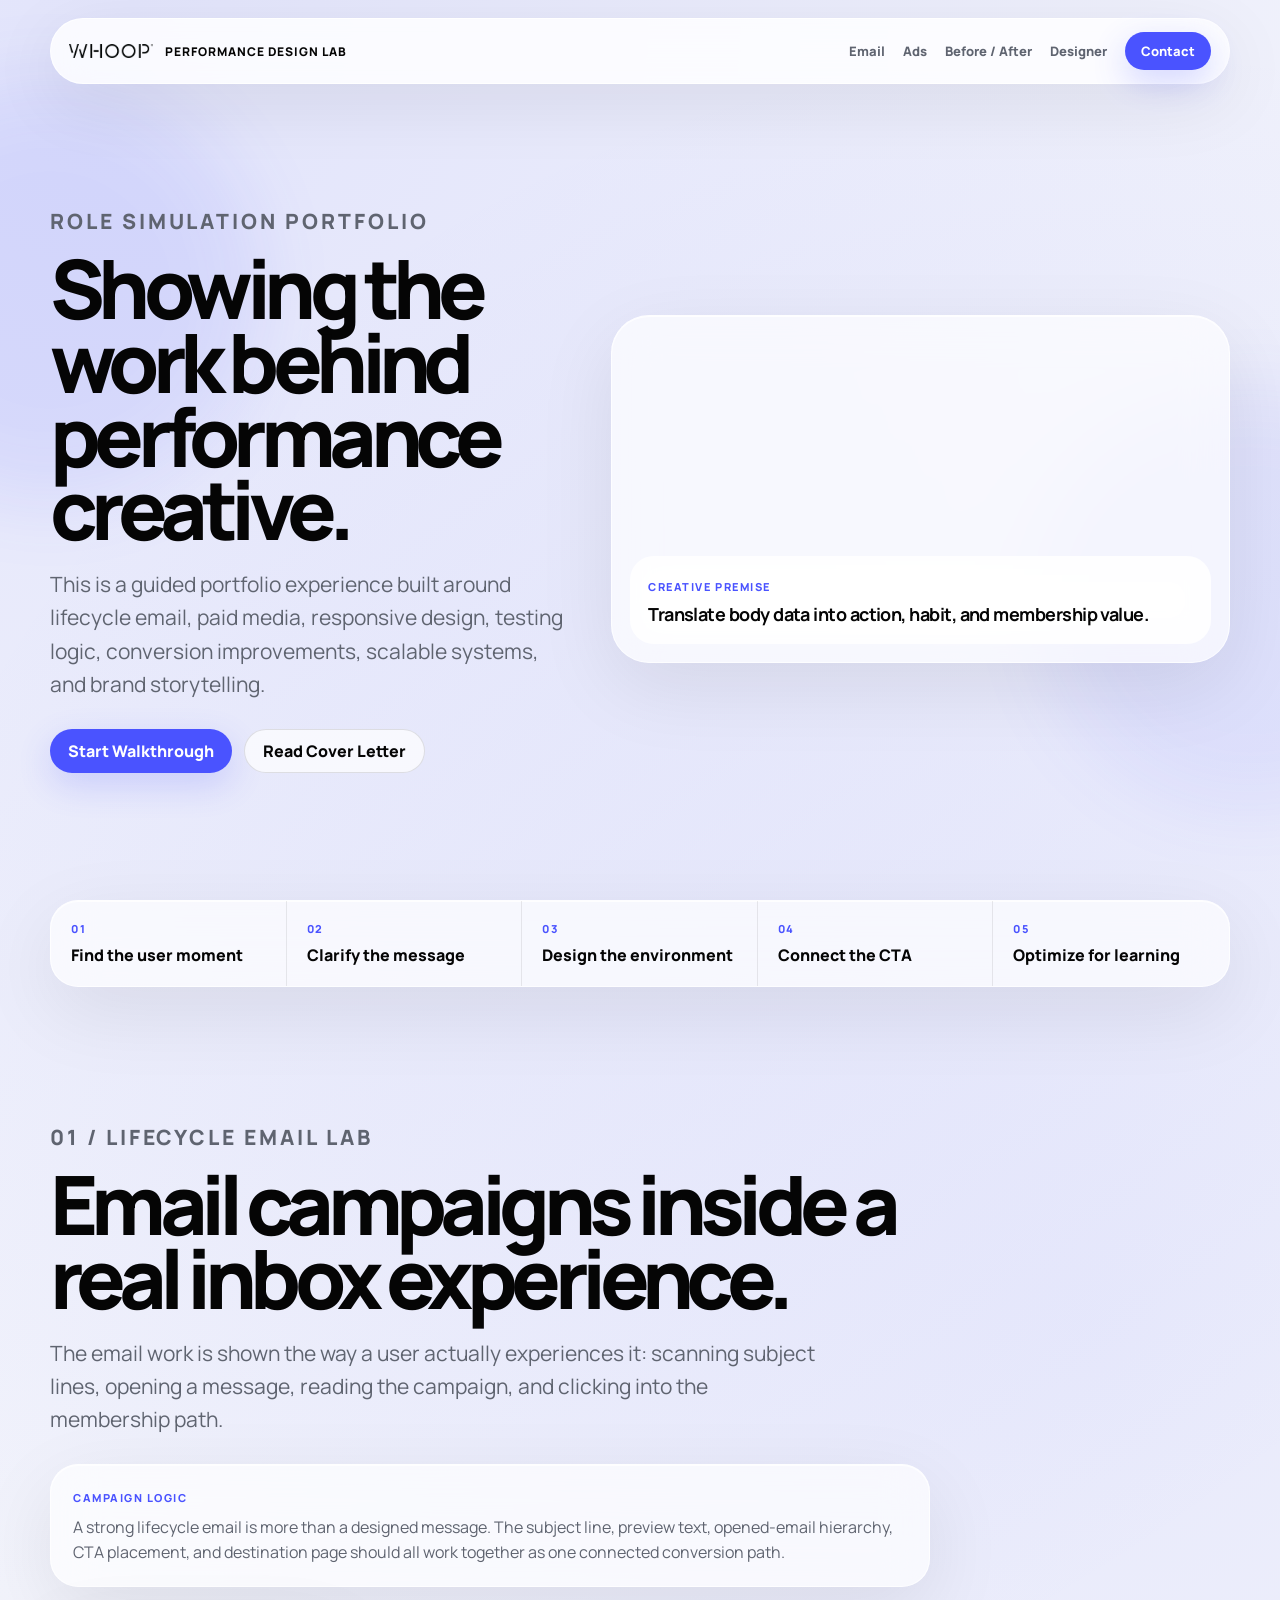
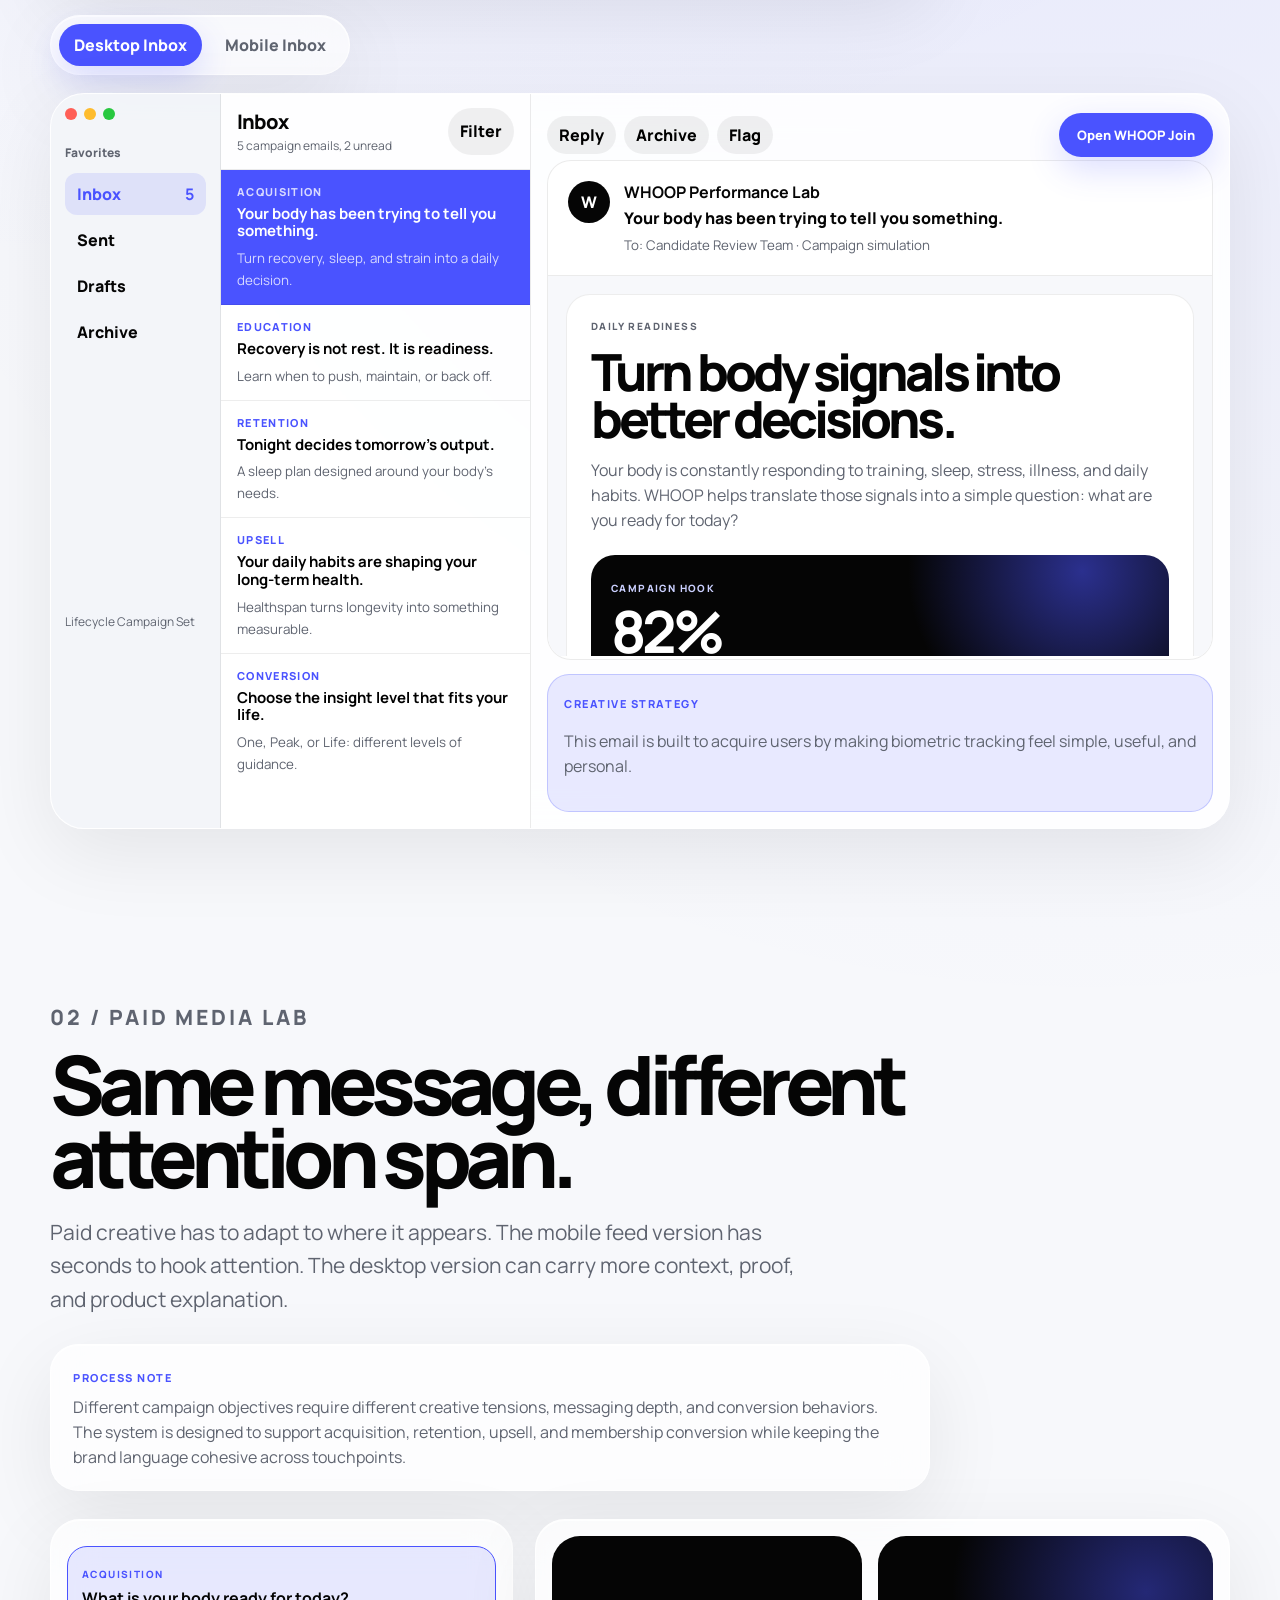
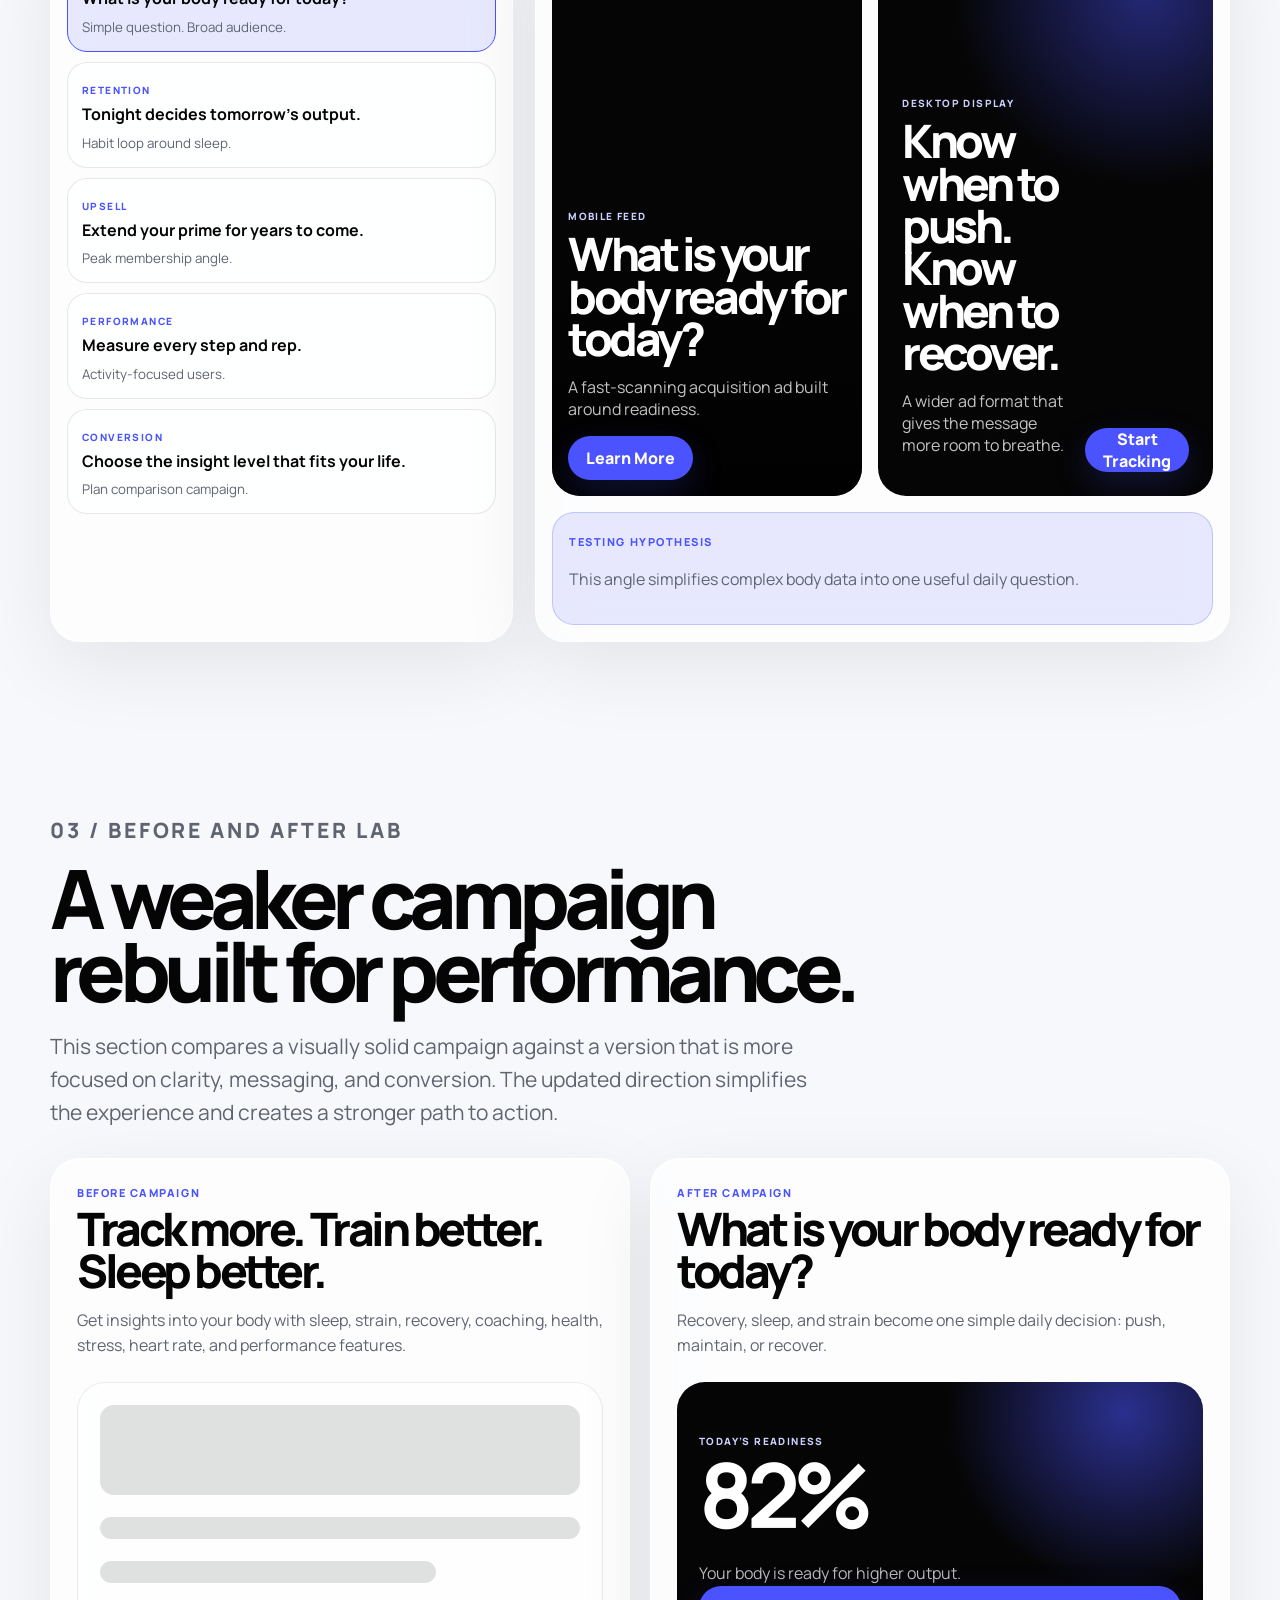
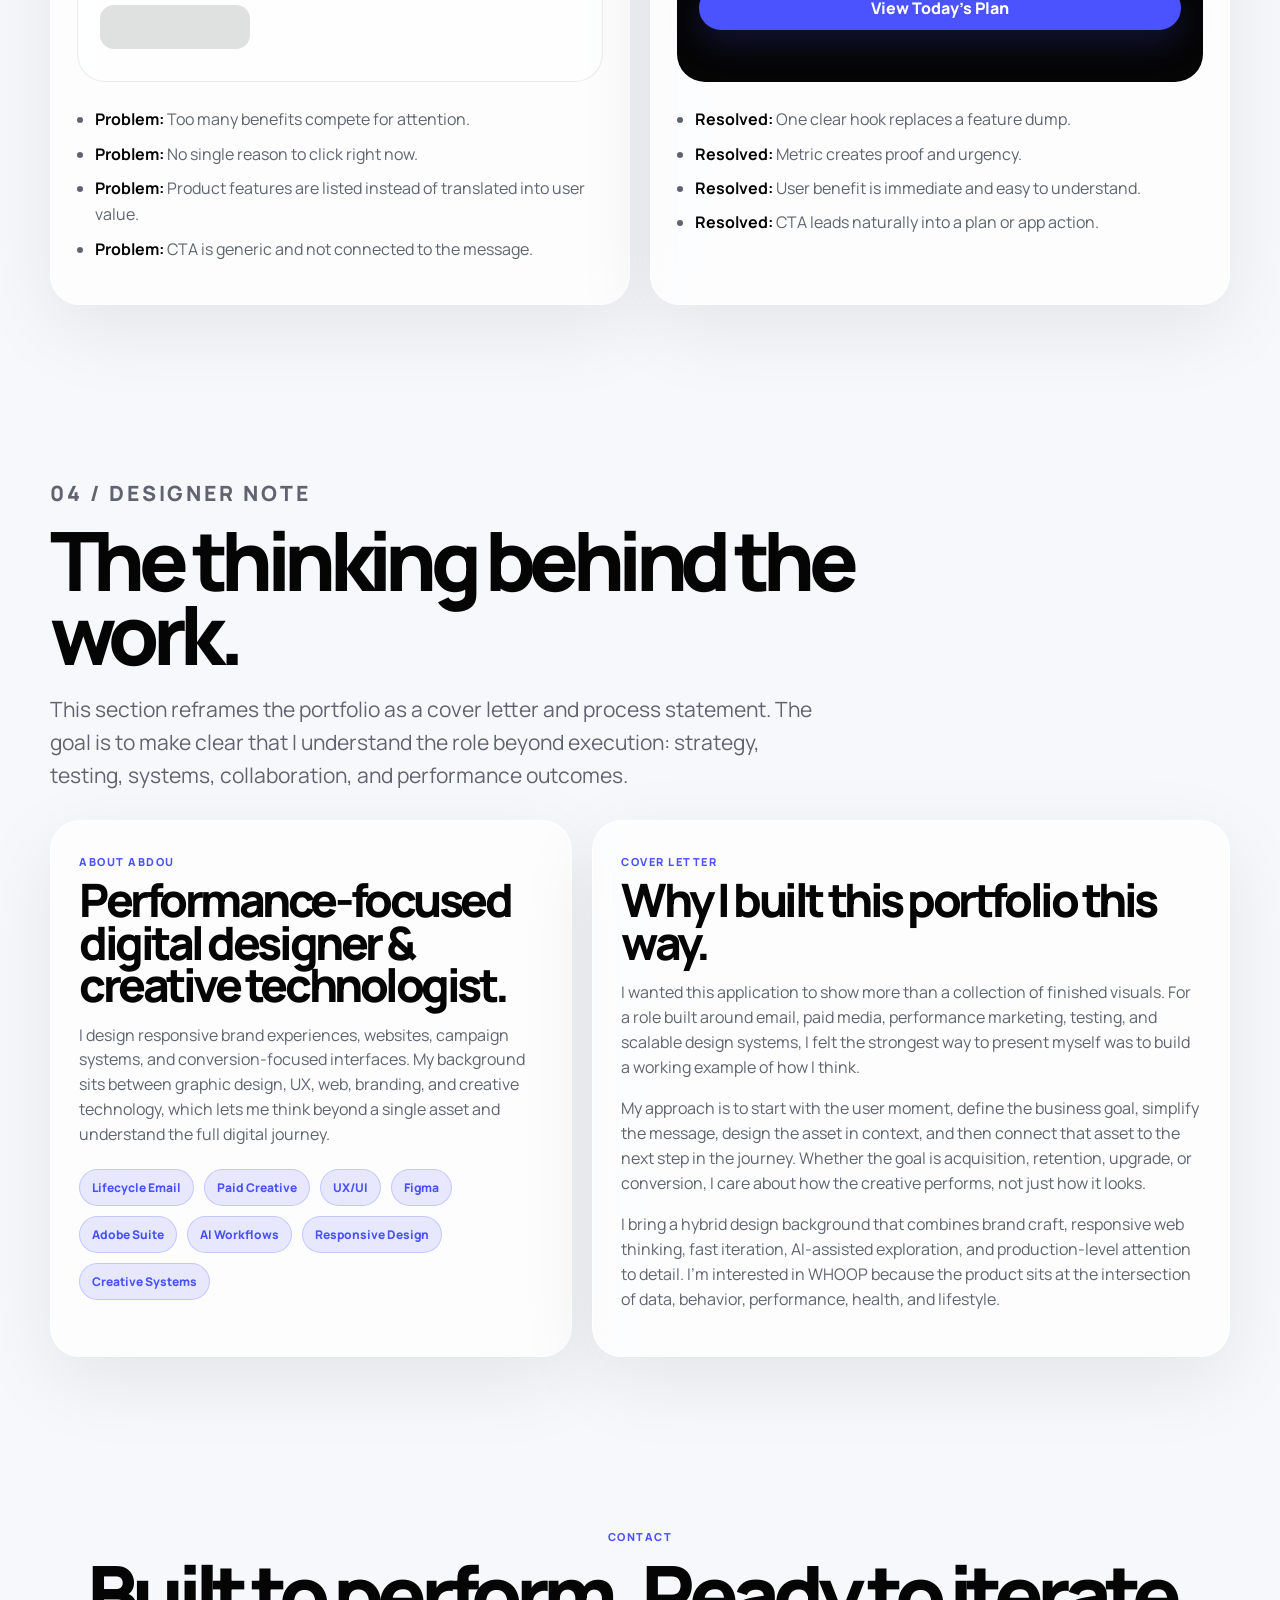
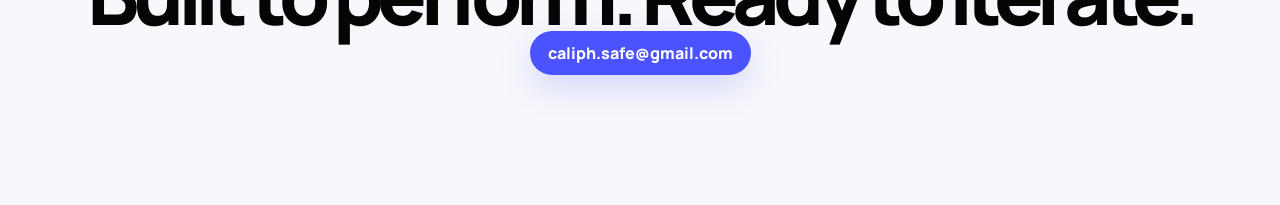
==== index.html @ 68b7497a "Update index.html" ====
<!DOCTYPE html>
<html lang="en">
<head>
  <meta charset="UTF-8" />
  <meta name="viewport" content="width=device-width, initial-scale=1.0" />

  <title>Abdou Doumbouya | Performance Design Lab</title>
  <meta name="description" content="A role-specific performance design portfolio showing lifecycle email, paid media, campaign optimization, and design strategy." />

  <link rel="preconnect" href="https://fonts.googleapis.com">
  <link rel="preconnect" href="https://fonts.gstatic.com" crossorigin>
  <link href="https://fonts.googleapis.com/css2?family=Manrope:wght@400;500;600;700;800&display=swap" rel="stylesheet">

  <link rel="stylesheet" href="style.css" />
</head>

<body>
  <div class="background-orb orb-one"></div>
  <div class="background-orb orb-two"></div>

  <header class="site-header">
    <a href="#top" class="brand-lockup">
      <img src="img/whoop_logo.png" alt="WHOOP logo" />
      <span>Performance Design Lab</span>
    </a>

    <nav>
      <a href="#email-lab">Email</a>
      <a href="#ad-lab">Ads</a>
      <a href="#optimization-lab">Before / After</a>
      <a href="#designer-lab">Designer</a>
      <a href="#contact" class="nav-cta">Contact</a>
    </nav>
  </header>

  <main id="top">
    <section class="hero">
      <div class="hero-copy">
        <p class="eyebrow">Role Simulation Portfolio</p>
        <h1>Showing the work behind performance creative.</h1>
        <p>
          This is a guided portfolio experience built around lifecycle email, paid media, responsive design, testing logic, conversion improvements, scalable systems, and brand storytelling.
        </p>

        <div class="hero-actions">
          <a class="btn primary" href="#email-lab">Start Walkthrough</a>
          <a class="btn secondary" href="#designer-lab">Read Cover Letter</a>
        </div>
      </div>

      <div class="hero-media glass-card">
        <video src="img/whoop_16x9_2.mp4" autoplay muted loop playsinline></video>
        <div class="hero-media-caption">
          <span>Creative premise</span>
          <strong>Translate body data into action, habit, and membership value.</strong>
        </div>
      </div>
    </section>

    <section class="process-strip glass-card">
      <article><span>01</span>Find the user moment</article>
      <article><span>02</span>Clarify the message</article>
      <article><span>03</span>Design the environment</article>
      <article><span>04</span>Connect the CTA</article>
      <article><span>05</span>Optimize for learning</article>
    </section>

    <section id="email-lab" class="section">
      <div class="section-heading">
        <p class="eyebrow">01 / Lifecycle Email Lab</p>
        <h2>Email campaigns inside a real inbox experience.</h2>
        <p>
          The email work is shown the way a user actually experiences it: scanning subject lines, opening a message, reading the campaign, and clicking into the membership path.
        </p>
      </div>

      <div class="walkthrough-note glass-card">
  <span>Campaign logic</span>
  <p>
    A strong lifecycle email is more than a designed message. The subject line, preview text, opened-email hierarchy, CTA placement, and destination page should all work together as one connected conversion path.
  </p>
</div>

      <div class="email-view-toggle glass-card">
        <button class="email-view-btn active" type="button" data-email-view="desktop">
          Desktop Inbox
        </button>
        <button class="email-view-btn" type="button" data-email-view="mobile">
          Mobile Inbox
        </button>
      </div>

      <section class="mail-app glass-card email-view-panel email-desktop-view active">
        <aside class="mail-sidebar">
          <div class="window-dots">
            <span></span><span></span><span></span>
          </div>

          <p class="mail-sidebar-label">Favorites</p>

          <button class="mail-folder active">
            <span>Inbox</span>
            <strong>5</strong>
          </button>

          <button class="mail-folder">
            <span>Sent</span>
          </button>

          <button class="mail-folder">
            <span>Drafts</span>
          </button>

          <button class="mail-folder">
            <span>Archive</span>
          </button>

          <div class="mail-sidebar-bottom">
            <span>Lifecycle Campaign Set</span>
          </div>
        </aside>

        <aside class="mail-list-panel">
          <div class="mail-list-header">
            <div>
              <h3>Inbox</h3>
              <p>5 campaign emails, 2 unread</p>
            </div>
            <button>Filter</button>
          </div>

          <div class="campaign-list" id="campaignList"></div>
        </aside>

        <article class="mail-reader-panel">
          <div class="reader-toolbar">
            <div class="toolbar-actions">
              <button>Reply</button>
              <button>Archive</button>
              <button>Flag</button>
            </div>

            <a class="toolbar-join" href="https://join.whoop.com/us/en/" target="_blank" rel="noopener">
              Open WHOOP Join
            </a>
          </div>

          <div class="opened-email-window">
            <div class="opened-email-header">
              <div class="sender-avatar">W</div>

              <div>
                <strong id="openedSender">WHOOP Performance Lab</strong>
                <p id="openedSubject">Your body has been trying to tell you something.</p>
                <small id="openedMeta">To: Candidate Review Team · Campaign simulation</small>
              </div>
            </div>

            <div class="opened-email-scroll">
              <div class="opened-email-content">
                <p class="eyebrow small" id="emailKicker">Daily Readiness</p>
                <h3 id="emailHeadline">Turn body signals into better decisions.</h3>

                <p id="emailCopy">
                  Your body is constantly responding to training, sleep, stress, illness, and daily habits. WHOOP helps translate those signals into a simple question: what are you ready for today?
                </p>

                <div class="email-supplement" id="emailSupplement">
                  <img id="emailImage" src="img/whoop_quantify.png" alt="Supporting campaign visual" />
                </div>

                <div class="metric-card dark">
                  <span id="emailMetricLabel">Campaign Hook</span>
                  <strong id="emailMetric">82%</strong>
                  <p id="emailMetricText">Recovery becomes a clear readiness signal.</p>
                </div>

                <div class="email-section">
                  <h4 id="emailSubhead">Why this approach works</h4>
                  <p id="emailDetail">
                    This is an acquisition email. The goal is to create curiosity without overwhelming the user with features.
                  </p>
                </div>

                <a class="email-cta" id="emailCta" href="https://join.whoop.com/us/en/" target="_blank" rel="noopener">
                  Join Now
                </a>
              </div>
            </div>
          </div>

          <div class="strategy-note reader-note">
            <span>Creative strategy</span>
            <p id="emailWhy">
              This email is built to acquire users by making biometric tracking feel simple, useful, and personal.
            </p>
          </div>
        </article>
      </section>

      <section class="mobile-mail-demo glass-card email-view-panel email-mobile-view">
        <div class="mobile-mail-top">
          <span>Mobile inbox view</span>
          <strong>Same campaign, phone-first behavior.</strong>
        </div>

        <div class="mobile-mail-grid">
          <div class="mobile-inbox-phone">
            <div class="phone-speaker"></div>
            <div class="mobile-inbox-title">
              <span>Inbox</span>
              <strong>Today</strong>
            </div>
            <div id="mobileCampaignList"></div>
          </div>

          <div class="mobile-open-phone">
            <div class="phone-speaker"></div>
            <div class="mobile-open-header">
              <strong id="mobileEmailSubject">Your body has been trying to tell you something.</strong>
              <small>WHOOP Performance Lab</small>
            </div>

            <div class="mobile-open-scroll">
              <p class="eyebrow small" id="mobileEmailKicker">Daily Readiness</p>
              <h3 id="mobileEmailHeadline">Turn body signals into better decisions.</h3>
              <p id="mobileEmailCopy">
                Your body is constantly responding to training, sleep, stress, illness, and daily habits.
              </p>
              <div class="metric-card dark">
                <span id="mobileMetricLabel">Campaign Hook</span>
                <strong id="mobileMetric">82%</strong>
                <p id="mobileMetricText">Recovery becomes a clear readiness signal.</p>
              </div>
              <a href="https://join.whoop.com/us/en/" target="_blank" rel="noopener" class="email-cta">Open Plan Page</a>
            </div>
          </div>
        </div>
      </section>
    </section>

    <section id="ad-lab" class="section">
      <div class="section-heading">
        <p class="eyebrow">02 / Paid Media Lab</p>
        <h2>Same message, different attention span.</h2>
        <p>
          Paid creative has to adapt to where it appears. The mobile feed version has seconds to hook attention. The desktop version can carry more context, proof, and product explanation.
        </p>
      </div>

      <div class="walkthrough-note glass-card">
        <span>Process note</span>
        <p>
          Different campaign objectives require different creative tensions, messaging depth, and conversion behaviors. The system is designed to support acquisition, retention, upsell, and membership conversion while keeping the brand language cohesive across touchpoints.
        </p>
      </div>

      <div class="ad-lab">
        <aside class="ad-selector glass-card" id="adSelector"></aside>

        <div class="ad-stage glass-card">
          <div class="mobile-feed-ad">
            <video id="adMobileVideo" src="img/whoop_9x16.mp4" autoplay muted loop playsinline></video>
            <div class="mobile-ad-copy">
              <span id="adMobileLabel">Mobile Feed</span>
              <h3 id="adMobileHeadline">What is your body ready for today?</h3>
              <p id="adMobileCopy">A fast-scanning acquisition ad built around readiness.</p>
              <button id="adMobileCta">Learn More</button>
            </div>
          </div>

          <div class="desktop-ad">
            <div>
              <span id="adDesktopLabel">Desktop Display</span>
              <h3 id="adDesktopHeadline">Know when to push. Know when to recover.</h3>
              <p id="adDesktopCopy">A wider ad format that gives the message more room to breathe.</p>
            </div>
            <button id="adDesktopCta">Start Tracking</button>
          </div>

          <div class="strategy-note ad-note">
            <span>Testing hypothesis</span>
            <p id="adWhy">
              This angle simplifies complex body data into one useful daily question.
            </p>
          </div>
        </div>
      </div>
    </section>

    <section id="optimization-lab" class="section">
      <div class="section-heading">
        <p class="eyebrow">03 / Before and After Lab</p>
        <h2>A weaker campaign rebuilt for performance.</h2>
        <p>
          This section compares a visually solid campaign against a version that is more focused on clarity, messaging, and conversion. The updated direction simplifies the experience and creates a stronger path to action.
        </p>
      </div>

      <div class="optimization-grid">
        <article class="campaign-before glass-card">
          <div class="audit-label">Before Campaign</div>
          <h3>Track more. Train better. Sleep better.</h3>
          <p>
            Get insights into your body with sleep, strain, recovery, coaching, health, stress, heart rate, and performance features.
          </p>

          <div class="before-creative">
            <div class="before-hero-block"></div>
            <div class="before-text-line wide"></div>
            <div class="before-text-line"></div>
            <div class="before-button"></div>
          </div>

          <ul class="pain-list">
            <li><strong>Problem:</strong> Too many benefits compete for attention.</li>
            <li><strong>Problem:</strong> No single reason to click right now.</li>
            <li><strong>Problem:</strong> Product features are listed instead of translated into user value.</li>
            <li><strong>Problem:</strong> CTA is generic and not connected to the message.</li>
          </ul>
        </article>

        <article class="campaign-after glass-card">
          <div class="audit-label">After Campaign</div>
          <h3>What is your body ready for today?</h3>
          <p>
            Recovery, sleep, and strain become one simple daily decision: push, maintain, or recover.
          </p>

          <div class="after-creative dark">
            <span>Today’s Readiness</span>
            <strong>82%</strong>
            <p>Your body is ready for higher output.</p>
            <button>View Today’s Plan</button>
          </div>

          <ul class="pain-list resolved">
            <li><strong>Resolved:</strong> One clear hook replaces a feature dump.</li>
            <li><strong>Resolved:</strong> Metric creates proof and urgency.</li>
            <li><strong>Resolved:</strong> User benefit is immediate and easy to understand.</li>
            <li><strong>Resolved:</strong> CTA leads naturally into a plan or app action.</li>
          </ul>
        </article>
      </div>
    </section>

    <section id="designer-lab" class="section designer-section">
      <div class="section-heading">
        <p class="eyebrow">04 / Designer Note</p>
        <h2>The thinking behind the work.</h2>
        <p>
          This section reframes the portfolio as a cover letter and process statement. The goal is to make clear that I understand the role beyond execution: strategy, testing, systems, collaboration, and performance outcomes.
        </p>
      </div>

      <div class="designer-grid">
        <article class="designer-card glass-card">
          <span>About Abdou</span>
          <h3>Performance-focused digital designer & creative technologist.</h3>
          <p>
            I design responsive brand experiences, websites, campaign systems, and conversion-focused interfaces. My background sits between graphic design, UX, web, branding, and creative technology, which lets me think beyond a single asset and understand the full digital journey.
          </p>

          <div class="skill-tags">
            <span>Lifecycle Email</span>
            <span>Paid Creative</span>
            <span>UX/UI</span>
            <span>Figma</span>
            <span>Adobe Suite</span>
            <span>AI Workflows</span>
            <span>Responsive Design</span>
            <span>Creative Systems</span>
          </div>
        </article>

        <article class="cover-letter glass-card">
          <span>Cover Letter</span>
          <h3>Why I built this portfolio this way.</h3>
          <p>
            I wanted this application to show more than a collection of finished visuals. For a role built around email, paid media, performance marketing, testing, and scalable design systems, I felt the strongest way to present myself was to build a working example of how I think.
          </p>

          <p>
            My approach is to start with the user moment, define the business goal, simplify the message, design the asset in context, and then connect that asset to the next step in the journey. Whether the goal is acquisition, retention, upgrade, or conversion, I care about how the creative performs, not just how it looks.
          </p>

          <p>
            I bring a hybrid design background that combines brand craft, responsive web thinking, fast iteration, AI-assisted exploration, and production-level attention to detail. I’m interested in WHOOP because the product sits at the intersection of data, behavior, performance, health, and lifestyle.
          </p>
        </article>
      </div>
    </section>

    <section id="contact" class="section contact-section">
      <p class="eyebrow">Contact</p>
      <h2>Built to perform. Ready to iterate.</h2>
      <a class="btn primary" href="mailto:caliph.safe@gmail.com">caliph.safe@gmail.com</a>
    </section>
  </main>

  <script src="script.js"></script>
</body>
</html>
---- style.css ----
:root {
  --bg: #f7f8fb;
  --ink: #050505;
  --muted: #5f6470;
  --soft: rgba(255,255,255,0.68);
  --soft-solid: #ffffff;
  --soft-2: #ebeef5;
  --line: rgba(0,0,0,0.11);
  --accent: #4A53FF;
  --accent-soft: rgba(74,83,255,0.12);
  --accent-glow: rgba(74,83,255,0.28);
  --radius: 28px;
  --max: 1180px;
}

* {
  box-sizing: border-box;
}

html {
  scroll-behavior: smooth;
  overflow-x: hidden;
}

body {
  margin: 0;
  background:
    radial-gradient(circle at 10% 0%, rgba(74,83,255,0.12), transparent 28%),
    radial-gradient(circle at 85% 20%, rgba(74,83,255,0.09), transparent 24%),
    var(--bg);
  color: var(--ink);
  font-family: "Manrope", Arial, sans-serif;
  overflow-x: hidden;
}

img,
video {
  max-width: 100%;
  display: block;
}

button,
a {
  font: inherit;
}

button {
  cursor: pointer;
}

a {
  color: inherit;
  text-decoration: none;
}

h1,
h2,
h3,
h4,
.brand-lockup,
.nav-cta,
.btn,
.email-cta,
.toolbar-join {
  font-family: "Manrope", Arial, sans-serif;
  font-weight: 800;
}

.background-orb {
  position: fixed;
  width: 420px;
  height: 420px;
  border-radius: 999px;
  filter: blur(40px);
  opacity: 0.35;
  z-index: -1;
  pointer-events: none;
}

.orb-one {
  top: 80px;
  left: -160px;
  background: rgba(74,83,255,0.3);
}

.orb-two {
  right: -180px;
  bottom: 10%;
  background: rgba(74,83,255,0.22);
}

.glass-card {
  background: rgba(255,255,255,0.68);
  border: 1px solid rgba(255,255,255,0.74);
  box-shadow:
    0 24px 80px rgba(0,0,0,0.08),
    inset 0 1px 0 rgba(255,255,255,0.8);
  backdrop-filter: blur(22px);
  -webkit-backdrop-filter: blur(22px);
}

.site-header {
  position: fixed;
  top: 18px;
  left: 50%;
  transform: translateX(-50%);
  width: min(var(--max), calc(100% - 32px));
  min-height: 66px;
  padding: 0 18px;
  border-radius: 999px;
  background: rgba(255,255,255,0.82);
  border: 1px solid rgba(255,255,255,0.82);
  backdrop-filter: blur(18px);
  display: flex;
  align-items: center;
  justify-content: space-between;
  z-index: 100;
  box-shadow: 0 18px 70px rgba(0,0,0,0.08);
}

.site-header.scrolled {
  background: rgba(255,255,255,0.94);
  border-color: rgba(74,83,255,0.22);
}

.brand-lockup {
  display: flex;
  align-items: center;
  gap: 12px;
  font-size: 12px;
  font-weight: 950;
  text-transform: uppercase;
  letter-spacing: 0.08em;
}

.brand-lockup img {
  width: 84px;
}

nav {
  display: flex;
  gap: 18px;
  align-items: center;
  font-size: 13px;
  font-weight: 850;
  color: var(--muted);
}

.nav-cta {
  color: #fff;
  background: var(--accent);
  padding: 10px 16px;
  border-radius: 999px;
  box-shadow: 0 12px 34px rgba(74,83,255,0.24);
}

.hero,
.section,
.process-strip {
  width: min(var(--max), calc(100% - 32px));
  margin: 0 auto;
}

.hero {
  min-height: 100vh;
  padding: 150px 0 72px;
  display: grid;
  grid-template-columns: minmax(0, 0.92fr) minmax(0, 1.08fr);
  gap: 34px;
  align-items: center;
}

.hero-media {
  border-radius: 38px;
  overflow: hidden;
  position: relative;
}

.hero-media video {
  width: 100%;
  aspect-ratio: 16 / 9;
  object-fit: cover;
}

.hero-media-caption {
  position: absolute;
  left: 18px;
  right: 18px;
  bottom: 18px;
  padding: 18px;
  border-radius: 24px;
  background: rgba(255,255,255,0.78);
  backdrop-filter: blur(18px);
}

.hero-media-caption span,
.process-strip span,
.eyebrow,
.walkthrough-note span,
.strategy-note span,
.audit-label,
.designer-card > span,
.cover-letter > span {
  color: var(--accent);
  font-size: 11px;
  font-weight: 950;
  text-transform: uppercase;
  letter-spacing: 0.14em;
}

.hero-media-caption strong {
  display: block;
  margin-top: 6px;
  font-size: 18px;
  letter-spacing: -0.03em;
}

.eyebrow {
  margin: 0 0 14px;
}

.eyebrow.small {
  font-size: 10px;
}

h1,
.section-heading h2,
.contact-section h2 {
  margin: 0;
  font-size: clamp(48px, 6.4vw, 96px);
  line-height: 0.9;
  letter-spacing: -0.08em;
}

.hero-copy p,
.section-heading p {
  color: var(--muted);
  font-size: clamp(17px, 1.8vw, 21px);
  line-height: 1.58;
  max-width: 780px;
}

.hero-actions {
  display: flex;
  gap: 12px;
  flex-wrap: wrap;
  margin-top: 28px;
}

.btn,
.email-cta,
.mobile-ad-copy button,
.desktop-ad button,
.after-creative button,
.clean-email button,
.toolbar-join {
  display: inline-flex;
  align-items: center;
  justify-content: center;
  min-height: 44px;
  padding: 0 18px;
  border: 0;
  border-radius: 999px;
  font-weight: 950;
}

.btn.primary,
.email-cta,
.mobile-ad-copy button,
.desktop-ad button,
.after-creative button,
.clean-email button,
.toolbar-join {
  background: var(--accent);
  color: #fff;
  box-shadow: 0 12px 34px rgba(74,83,255,0.2);
}

.btn.secondary {
  border: 1px solid var(--line);
  background: rgba(255,255,255,0.7);
}

.process-strip {
  display: grid;
  grid-template-columns: repeat(5, 1fr);
  border-radius: var(--radius);
  overflow: hidden;
  margin-bottom: 48px;
}

.process-strip article {
  padding: 20px;
  border-right: 1px solid rgba(0,0,0,0.08);
  font-weight: 900;
}

.process-strip article:last-child {
  border-right: 0;
}

.process-strip span {
  display: block;
  margin-bottom: 8px;
}

.section {
  padding: 86px 0;
  scroll-margin-top: 105px;
}

.section-heading {
  max-width: 880px;
  margin-bottom: 28px;
}

.walkthrough-note {
  max-width: 880px;
  border-radius: 28px;
  padding: 20px 22px;
  margin-bottom: 28px;
}

.walkthrough-note p {
  color: var(--muted);
  line-height: 1.58;
  margin: 8px 0 0;
}

/* EMAIL TOGGLE */

.email-view-toggle {
  width: max-content;
  max-width: 100%;
  display: flex;
  gap: 8px;
  padding: 8px;
  border-radius: 999px;
  margin: 0 0 18px;
}

.email-view-btn {
  border: 0;
  border-radius: 999px;
  background: transparent;
  color: var(--muted);
  padding: 10px 15px;
  font-weight: 950;
  cursor: pointer;
}

.email-view-btn.active {
  background: var(--accent);
  color: #fff;
  box-shadow: 0 12px 34px rgba(74,83,255,0.2);
}

.email-view-panel {
  display: none;
}

.email-view-panel.active.email-desktop-view {
  display: grid;
}

.email-view-panel.active.email-mobile-view {
  display: block;
}

/* MAIL APP */

.mail-app {
  border-radius: 34px;
  overflow: hidden;
  min-height: 680px;
  grid-template-columns: 170px 310px minmax(0, 1fr);
}

.mail-sidebar {
  background: rgba(241,244,248,0.86);
  padding: 14px;
  border-right: 1px solid rgba(0,0,0,0.08);
}

.window-dots {
  display: flex;
  gap: 7px;
  margin-bottom: 24px;
}

.window-dots span {
  width: 12px;
  height: 12px;
  border-radius: 50%;
}

.window-dots span:nth-child(1) { background: #ff5f57; }
.window-dots span:nth-child(2) { background: #febc2e; }
.window-dots span:nth-child(3) { background: #28c840; }

.mail-sidebar-label {
  color: var(--muted);
  font-size: 12px;
  font-weight: 800;
}

.mail-folder {
  width: 100%;
  border: 0;
  background: transparent;
  padding: 10px 12px;
  border-radius: 12px;
  display: flex;
  justify-content: space-between;
  font-weight: 850;
  color: var(--ink);
  margin-bottom: 4px;
}

.mail-folder.active {
  background: rgba(74,83,255,0.12);
  color: var(--accent);
}

.mail-sidebar-bottom {
  margin-top: 260px;
  color: var(--muted);
  font-size: 12px;
}

.mail-list-panel {
  background: rgba(255,255,255,0.76);
  border-right: 1px solid rgba(0,0,0,0.08);
}

.mail-list-header {
  height: 76px;
  padding: 14px 16px;
  display: flex;
  justify-content: space-between;
  border-bottom: 1px solid rgba(0,0,0,0.08);
}

.mail-list-header h3 {
  margin: 0;
  font-size: 20px;
  letter-spacing: -0.04em;
}

.mail-list-header p {
  margin: 2px 0 0;
  color: var(--muted);
  font-size: 12px;
}

.mail-list-header button,
.toolbar-actions button {
  border: 0;
  background: rgba(0,0,0,0.06);
  border-radius: 999px;
  padding: 8px 12px;
  font-weight: 850;
}

.campaign-list {
  height: 604px;
  overflow-y: auto;
}

.mail-campaign {
  width: 100%;
  border: 0;
  background: transparent;
  text-align: left;
  padding: 14px 16px;
  border-bottom: 1px solid rgba(0,0,0,0.07);
}

.mail-campaign.active {
  background: var(--accent);
  color: #fff;
}

.mail-campaign span {
  display: block;
  font-size: 11px;
  font-weight: 950;
  letter-spacing: 0.12em;
  text-transform: uppercase;
  color: var(--accent);
}

.mail-campaign.active span,
.mail-campaign.active small {
  color: rgba(255,255,255,0.78);
}

.mail-campaign strong {
  display: block;
  margin: 6px 0;
  font-size: 15px;
  line-height: 1.18;
}

.mail-campaign small {
  color: var(--muted);
  line-height: 1.35;
}

.mail-reader-panel {
  background: rgba(255,255,255,0.62);
  padding: 16px;
}

.reader-toolbar {
  min-height: 50px;
  display: flex;
  justify-content: space-between;
  align-items: center;
  gap: 12px;
}

.toolbar-actions {
  display: flex;
  gap: 8px;
  flex-wrap: wrap;
}

.toolbar-join {
  font-size: 13px;
}

.opened-email-window {
  border-radius: 24px;
  background: #fff;
  border: 1px solid rgba(0,0,0,0.08);
  overflow: hidden;
  min-height: 500px;
}

.opened-email-header {
  display: flex;
  gap: 14px;
  padding: 20px;
  border-bottom: 1px solid rgba(0,0,0,0.08);
}

.sender-avatar {
  width: 42px;
  height: 42px;
  border-radius: 50%;
  background: #050505;
  color: #fff;
  display: grid;
  place-items: center;
  font-weight: 950;
}

.opened-email-header p {
  margin: 4px 0;
  font-weight: 850;
}

.opened-email-header small {
  color: var(--muted);
}

.opened-email-scroll {
  height: 380px;
  overflow-y: auto;
  background: #f7f8fb;
  padding: 18px;
}

.opened-email-content {
  background: #fff;
  border-radius: 24px;
  padding: 24px;
  min-height: 620px;
  border: 1px solid rgba(0,0,0,0.07);
}

.opened-email-content h3 {
  margin: 0 0 14px;
  font-size: clamp(34px, 4vw, 58px);
  line-height: 0.92;
  letter-spacing: -0.075em;
}

.opened-email-content p,
.strategy-note p,
.campaign-before p,
.campaign-after p,
.designer-card p,
.cover-letter p {
  color: var(--muted);
  line-height: 1.56;
}

.email-supplement {
  display: none;
  margin: 20px 0;
}

.email-supplement.active {
  display: block;
}

.email-supplement img {
  width: 100%;
  border-radius: 22px;
}

.metric-card {
  margin: 22px 0;
  border-radius: 24px;
  padding: 20px;
}

.dark,
.after-creative {
  background:
    radial-gradient(circle at 85% 10%, rgba(74,83,255,0.55), transparent 34%),
    #050505;
  color: #fff;
}

.metric-card span,
.after-creative span {
  color: #cbd0ff;
  font-size: 10px;
  font-weight: 950;
  text-transform: uppercase;
  letter-spacing: 0.14em;
}

.metric-card strong {
  display: block;
  margin: 8px 0;
  font-size: 58px;
  line-height: 0.88;
  letter-spacing: -0.08em;
}

.metric-card p,
.after-creative p {
  color: rgba(255,255,255,0.72);
  margin-bottom: 0;
}

.email-section {
  margin: 20px 0;
  padding-top: 18px;
  border-top: 1px solid var(--line);
}

.email-section h4 {
  margin: 0 0 8px;
  font-size: 22px;
  letter-spacing: -0.04em;
}

.strategy-note {
  margin: 16px 0 0;
  border-radius: 22px;
  padding: 16px;
  background: var(--accent-soft);
  border: 1px solid rgba(74,83,255,0.25);
}

.reader-note {
  margin-top: 14px;
}

.strategy-note.compact {
  margin: 16px 0 0;
}

/* MOBILE MAIL */

.mobile-mail-demo {
  margin-top: 0;
  border-radius: 34px;
  padding: 24px;
}

.mobile-mail-top {
  margin-bottom: 18px;
}

.mobile-mail-top span {
  color: var(--accent);
  font-size: 11px;
  font-weight: 950;
  text-transform: uppercase;
  letter-spacing: 0.14em;
}

.mobile-mail-top strong {
  display: block;
  margin-top: 6px;
  font-size: 28px;
  letter-spacing: -0.05em;
}

.mobile-mail-grid {
  display: grid;
  grid-template-columns: 0.9fr 1.1fr;
  gap: 20px;
}

.mobile-inbox-phone,
.mobile-open-phone {
  border: 7px solid #111;
  border-radius: 34px;
  background: #fff;
  padding: 16px;
  min-height: 520px;
}

.phone-speaker {
  width: 70px;
  height: 7px;
  background: #111;
  opacity: 0.18;
  border-radius: 999px;
  margin: 0 auto 22px;
}

.mobile-inbox-title span {
  color: var(--muted);
}

.mobile-inbox-title strong {
  display: block;
  font-size: 34px;
  letter-spacing: -0.06em;
}

.mobile-campaign {
  width: 100%;
  border: 1px solid rgba(0,0,0,0.09);
  background: #f4f5f8;
  border-radius: 18px;
  padding: 12px;
  text-align: left;
  margin-top: 10px;
}

.mobile-campaign.active {
  background: var(--accent);
  color: #fff;
}

.mobile-campaign span {
  display: block;
  color: var(--accent);
  font-size: 10px;
  font-weight: 950;
  text-transform: uppercase;
  letter-spacing: 0.12em;
}

.mobile-campaign.active span,
.mobile-campaign.active small {
  color: rgba(255,255,255,0.78);
}

.mobile-campaign strong {
  display: block;
  font-size: 15px;
  line-height: 1.15;
  margin: 6px 0;
}

.mobile-campaign small {
  color: var(--muted);
}

.mobile-open-header {
  border-bottom: 1px solid rgba(0,0,0,0.08);
  padding-bottom: 14px;
  margin-bottom: 14px;
}

.mobile-open-header strong {
  display: block;
  font-size: 18px;
  line-height: 1.2;
}

.mobile-open-header small {
  color: var(--muted);
}

.mobile-open-scroll {
  height: 390px;
  overflow-y: auto;
}

.mobile-open-scroll h3 {
  font-size: 36px;
  line-height: 0.94;
  letter-spacing: -0.07em;
  margin: 0 0 12px;
}

/* ADS */

.ad-lab {
  display: grid;
  grid-template-columns: minmax(280px, 0.8fr) minmax(0, 1.2fr);
  gap: 22px;
}

.ad-selector {
  padding: 16px;
  border-radius: 30px;
}

.ad-option {
  width: 100%;
  text-align: left;
  border: 1px solid rgba(0,0,0,0.09);
  border-radius: 20px;
  background: rgba(255,255,255,0.66);
  color: var(--ink);
  padding: 14px;
  margin-top: 10px;
}

.ad-option.active {
  border-color: var(--accent);
  background: var(--accent-soft);
}

.ad-option span {
  color: var(--accent);
  font-size: 10px;
  font-weight: 950;
  text-transform: uppercase;
  letter-spacing: 0.14em;
}

.ad-option strong {
  display: block;
  margin: 7px 0;
  font-size: 16px;
  line-height: 1.1;
}

.ad-option small {
  color: var(--muted);
  line-height: 1.38;
}

.ad-stage {
  padding: 16px;
  border-radius: 30px;
  display: grid;
  grid-template-columns: 310px minmax(0, 1fr);
  gap: 16px;
}

.mobile-feed-ad,
.desktop-ad {
  position: relative;
  overflow: hidden;
  border-radius: 28px;
  background: #050505;
  color: #fff;
}

.mobile-feed-ad {
  min-height: 560px;
}

.mobile-feed-ad video {
  width: 100%;
  height: 100%;
  object-fit: cover;
  position: absolute;
  inset: 0;
}

.mobile-feed-ad::after {
  content: "";
  position: absolute;
  inset: 0;
  background: linear-gradient(to top, rgba(0,0,0,0.78), transparent 58%);
}

.mobile-ad-copy {
  position: absolute;
  inset: auto 16px 16px;
  z-index: 2;
}

.mobile-ad-copy span,
.desktop-ad span {
  color: #cbd0ff;
  font-size: 10px;
  font-weight: 950;
  text-transform: uppercase;
  letter-spacing: 0.14em;
}

.mobile-ad-copy h3,
.desktop-ad h3,
.campaign-before h3,
.campaign-after h3,
.designer-card h3,
.cover-letter h3 {
  margin: 8px 0 10px;
  font-size: clamp(30px, 3.6vw, 54px);
  line-height: 0.92;
  letter-spacing: -0.075em;
}

.mobile-ad-copy p,
.desktop-ad p {
  color: rgba(255,255,255,0.76);
}

.desktop-ad {
  min-height: 300px;
  padding: 24px;
  display: flex;
  align-items: flex-end;
  justify-content: space-between;
  gap: 18px;
  background:
    radial-gradient(circle at 80% 10%, rgba(74,83,255,0.45), transparent 34%),
    #050505;
}

.ad-note {
  grid-column: 1 / -1;
  margin: 0;
}

/* OPTIMIZATION + DESIGNER */

.optimization-grid {
  display: grid;
  grid-template-columns: repeat(2, 1fr);
  gap: 20px;
}

.campaign-before,
.campaign-after {
  padding: 26px;
  border-radius: 30px;
}

.before-creative,
.after-creative {
  min-height: 300px;
  border-radius: 28px;
  margin: 24px 0;
  padding: 22px;
}

.before-creative {
  background: rgba(255,255,255,0.6);
  border: 1px solid rgba(0,0,0,0.08);
  display: grid;
  gap: 12px;
}

.before-hero-block,
.before-text-line,
.before-button {
  border-radius: 14px;
  background: rgba(0,0,0,0.12);
}

.before-hero-block {
  height: 90px;
}

.before-text-line {
  height: 22px;
  width: 70%;
}

.before-text-line.wide {
  width: 100%;
}

.before-button {
  width: 150px;
  height: 44px;
}

.after-creative {
  display: flex;
  flex-direction: column;
  justify-content: center;
}

.after-creative strong {
  display: block;
  font-size: clamp(54px, 7vw, 92px);
  line-height: 0.84;
  letter-spacing: -0.08em;
  margin: 8px 0 14px;
}

.pain-list {
  padding-left: 18px;
}

.pain-list li {
  color: var(--muted);
  line-height: 1.65;
  margin-bottom: 8px;
}

.pain-list strong {
  color: var(--ink);
}

.designer-grid {
  display: grid;
  grid-template-columns: 0.9fr 1.1fr;
  gap: 20px;
}

.designer-card,
.cover-letter {
  padding: 28px;
  border-radius: 30px;
}

.designer-card > span,
.cover-letter > span {
  color: var(--accent);
}

.skill-tags {
  display: flex;
  gap: 10px;
  flex-wrap: wrap;
  margin-top: 22px;
}

.skill-tags span {
  border: 1px solid rgba(74,83,255,0.22);
  background: var(--accent-soft);
  color: var(--accent);
  border-radius: 999px;
  padding: 9px 12px;
  font-size: 12px;
  font-weight: 900;
}

.contact-section {
  text-align: center;
  padding-bottom: 130px;
}

.reveal,
.reveal.visible {
  opacity: 1;
  transform: none;
  transition: none;
}

@media (max-width: 1150px) {
  .mail-app {
    grid-template-columns: 140px 280px minmax(0, 1fr);
  }
}

@media (max-width: 1050px) {
  .hero,
  .ad-lab,
  .optimization-grid,
  .designer-grid,
  .mobile-mail-grid {
    grid-template-columns: 1fr;
  }

  .mail-app {
    grid-template-columns: 1fr;
  }

  .mail-sidebar {
    display: none;
  }

  .campaign-list {
    height: auto;
    max-height: 340px;
  }

  .opened-email-scroll {
    height: 480px;
  }

  .ad-stage {
    grid-template-columns: 1fr;
  }

  .mobile-feed-ad {
    max-width: 370px;
    width: 100%;
    justify-self: center;
  }

  .process-strip {
    grid-template-columns: repeat(2, 1fr);
  }
}

@media (max-width: 850px) {
  .site-header {
    top: 12px;
    width: calc(100% - 28px);
  }

  .brand-lockup span,
  nav a:not(.nav-cta) {
    display: none;
  }

  .brand-lockup img {
    width: 78px;
  }

  .hero,
  .section,
  .process-strip {
    width: calc(100% - 28px);
  }

  .hero {
    min-height: auto;
    padding-top: 130px;
  }

  h1,
  .section-heading h2,
  .contact-section h2 {
    font-size: clamp(42px, 12vw, 64px);
  }

  .process-strip {
    grid-template-columns: 1fr;
  }

  .process-strip article {
    border-right: 0;
    border-bottom: 1px solid rgba(0,0,0,0.08);
  }

  .section {
    padding: 72px 0;
  }

  .email-view-toggle {
    width: 100%;
    display: grid;
    grid-template-columns: 1fr 1fr;
  }

  .email-view-btn {
    width: 100%;
  }

  .mail-app {
    border-radius: 28px;
  }

  .mail-list-header {
    height: auto;
  }

  .reader-toolbar {
    align-items: flex-start;
    flex-direction: column;
  }

  .opened-email-content {
    padding: 20px;
  }

  .opened-email-content h3 {
    font-size: clamp(36px, 11vw, 54px);
  }

  .mobile-inbox-phone,
  .mobile-open-phone {
    min-height: auto;
  }

  .desktop-ad {
    flex-direction: column;
    align-items: flex-start;
  }

  .metric-card strong {
    font-size: 52px;
  }
}
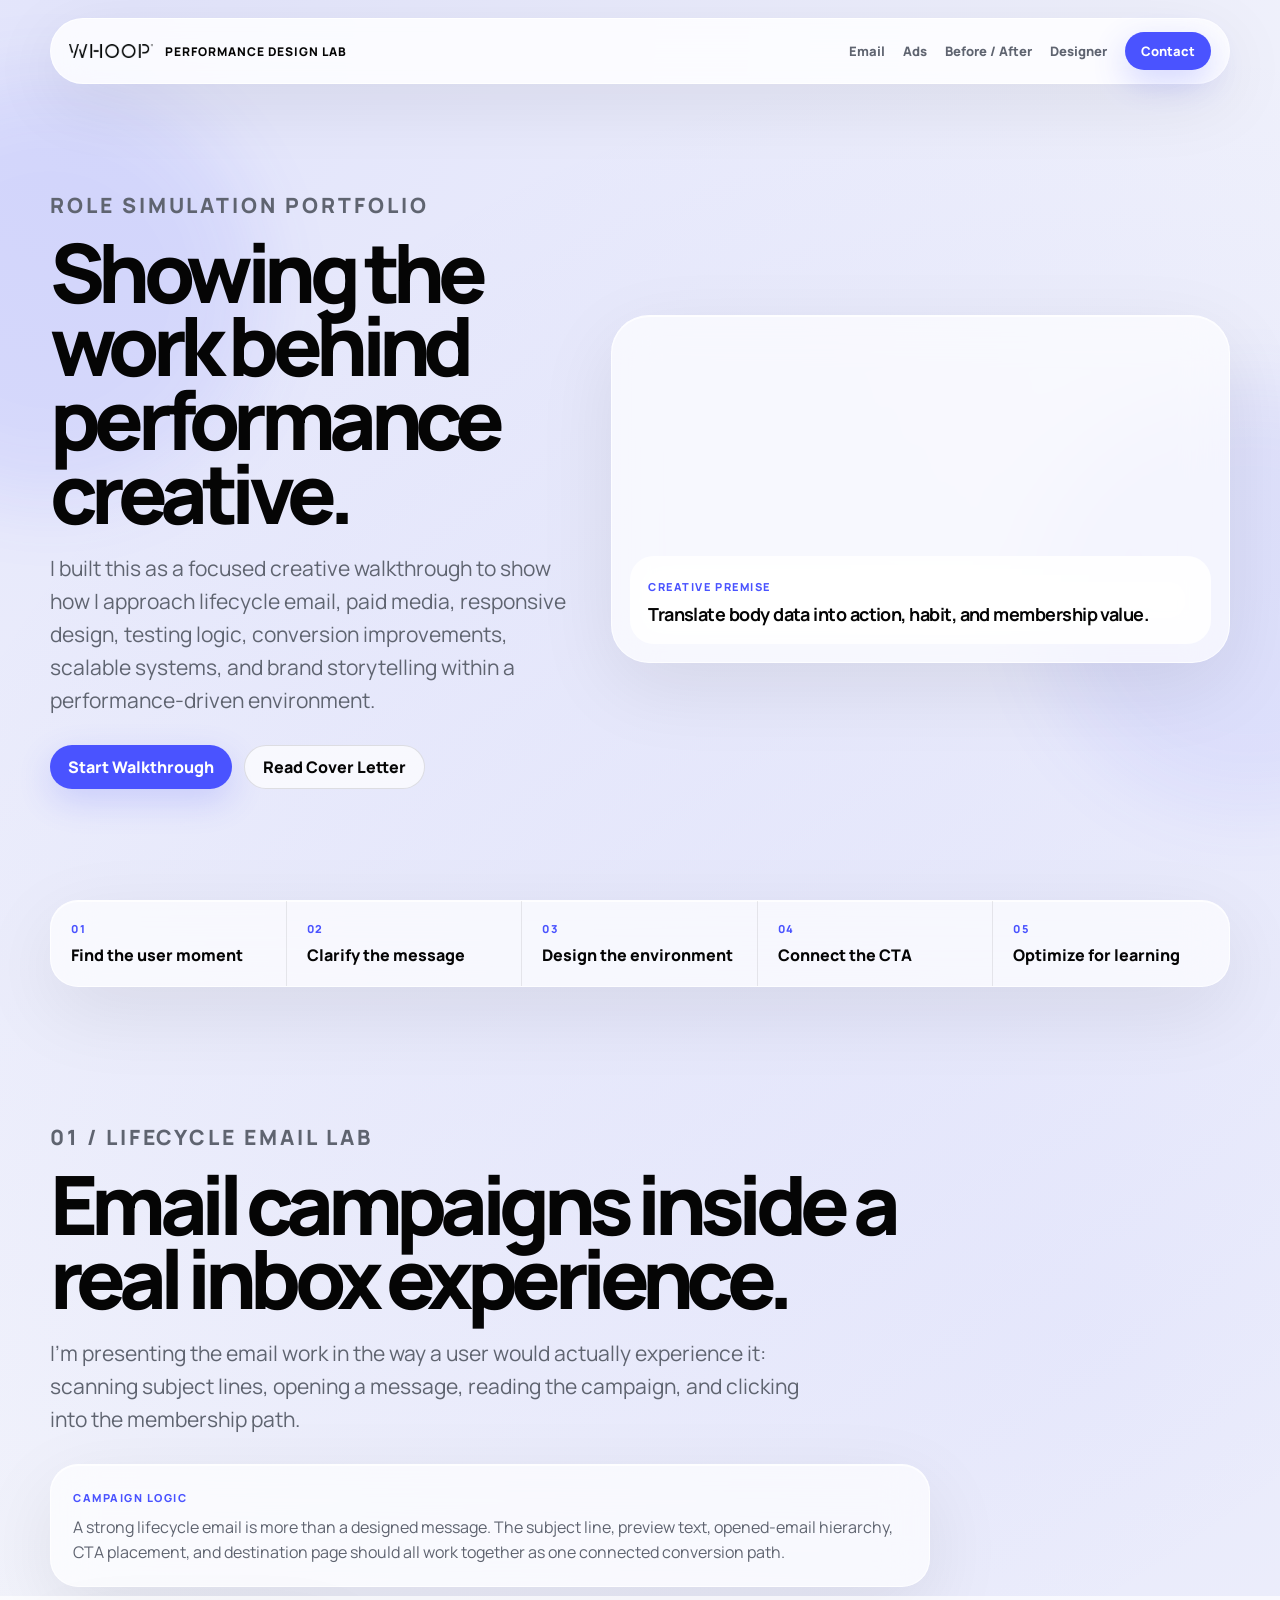
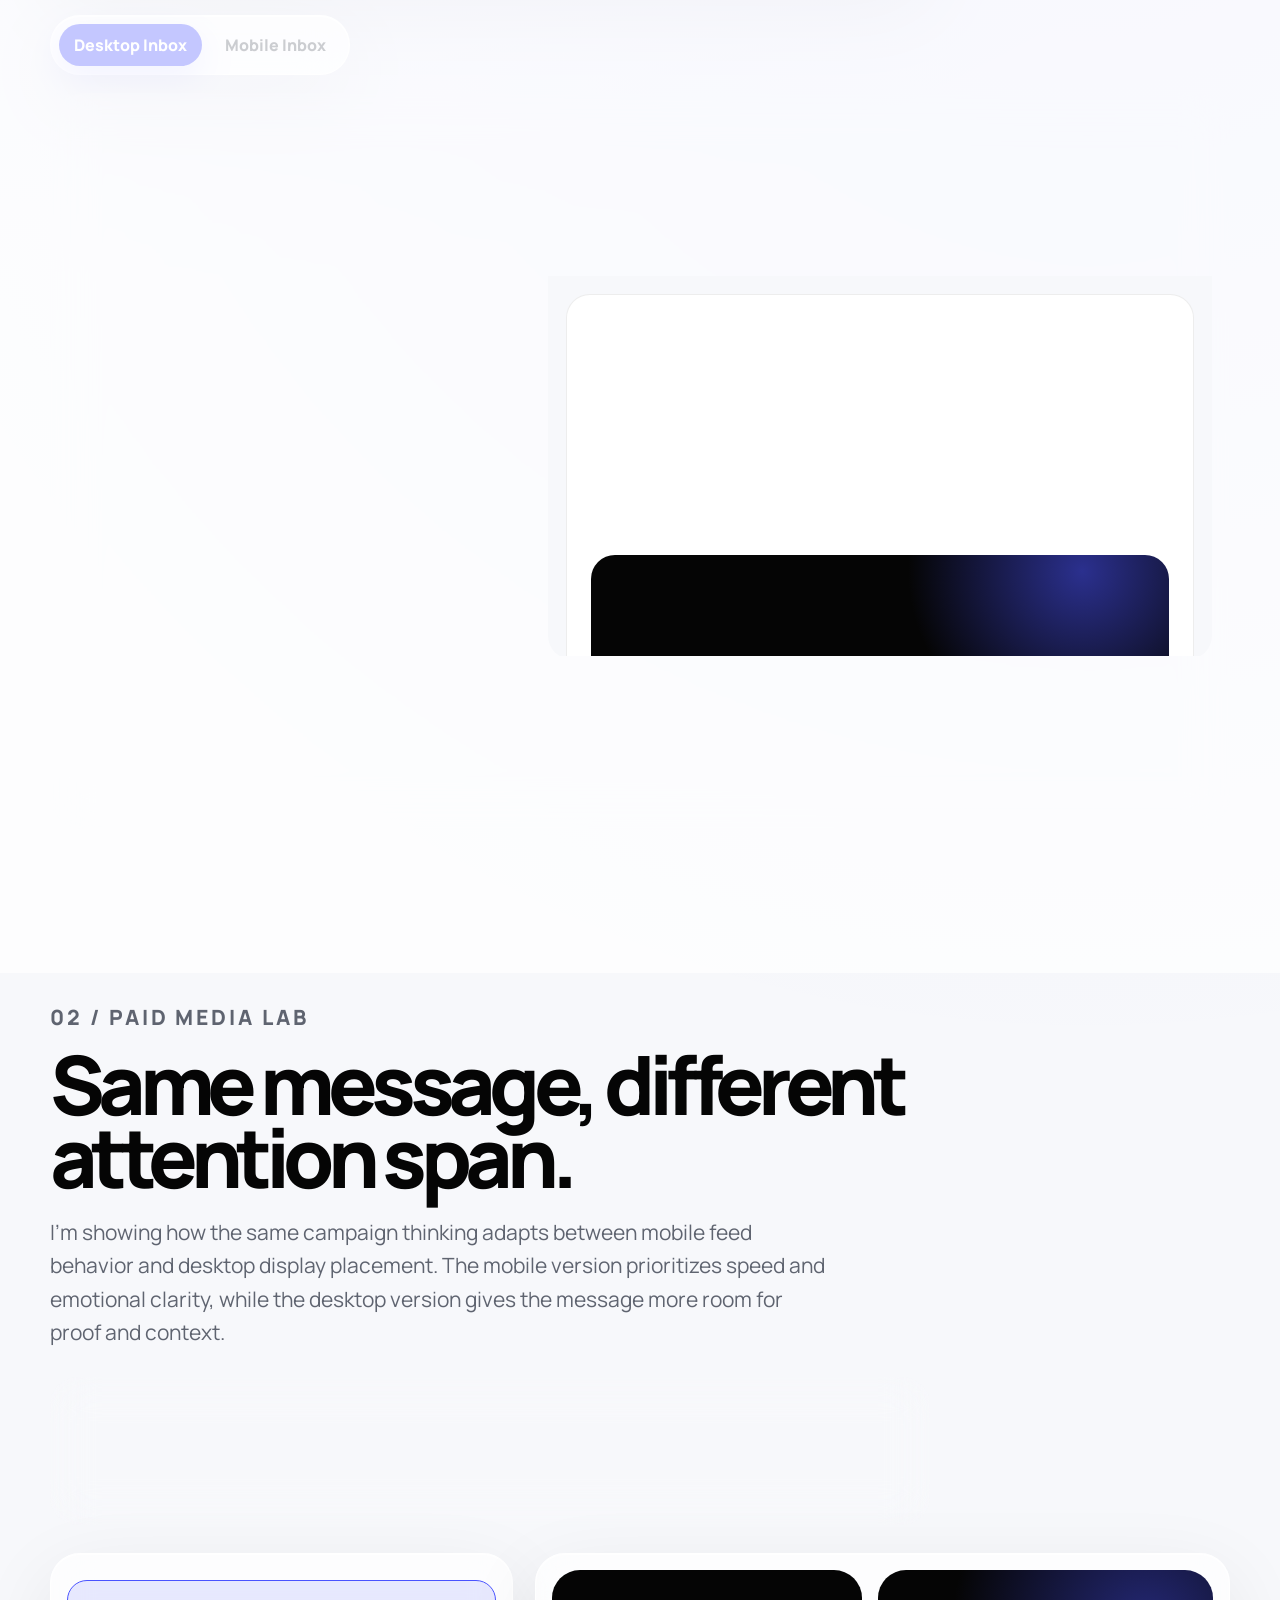
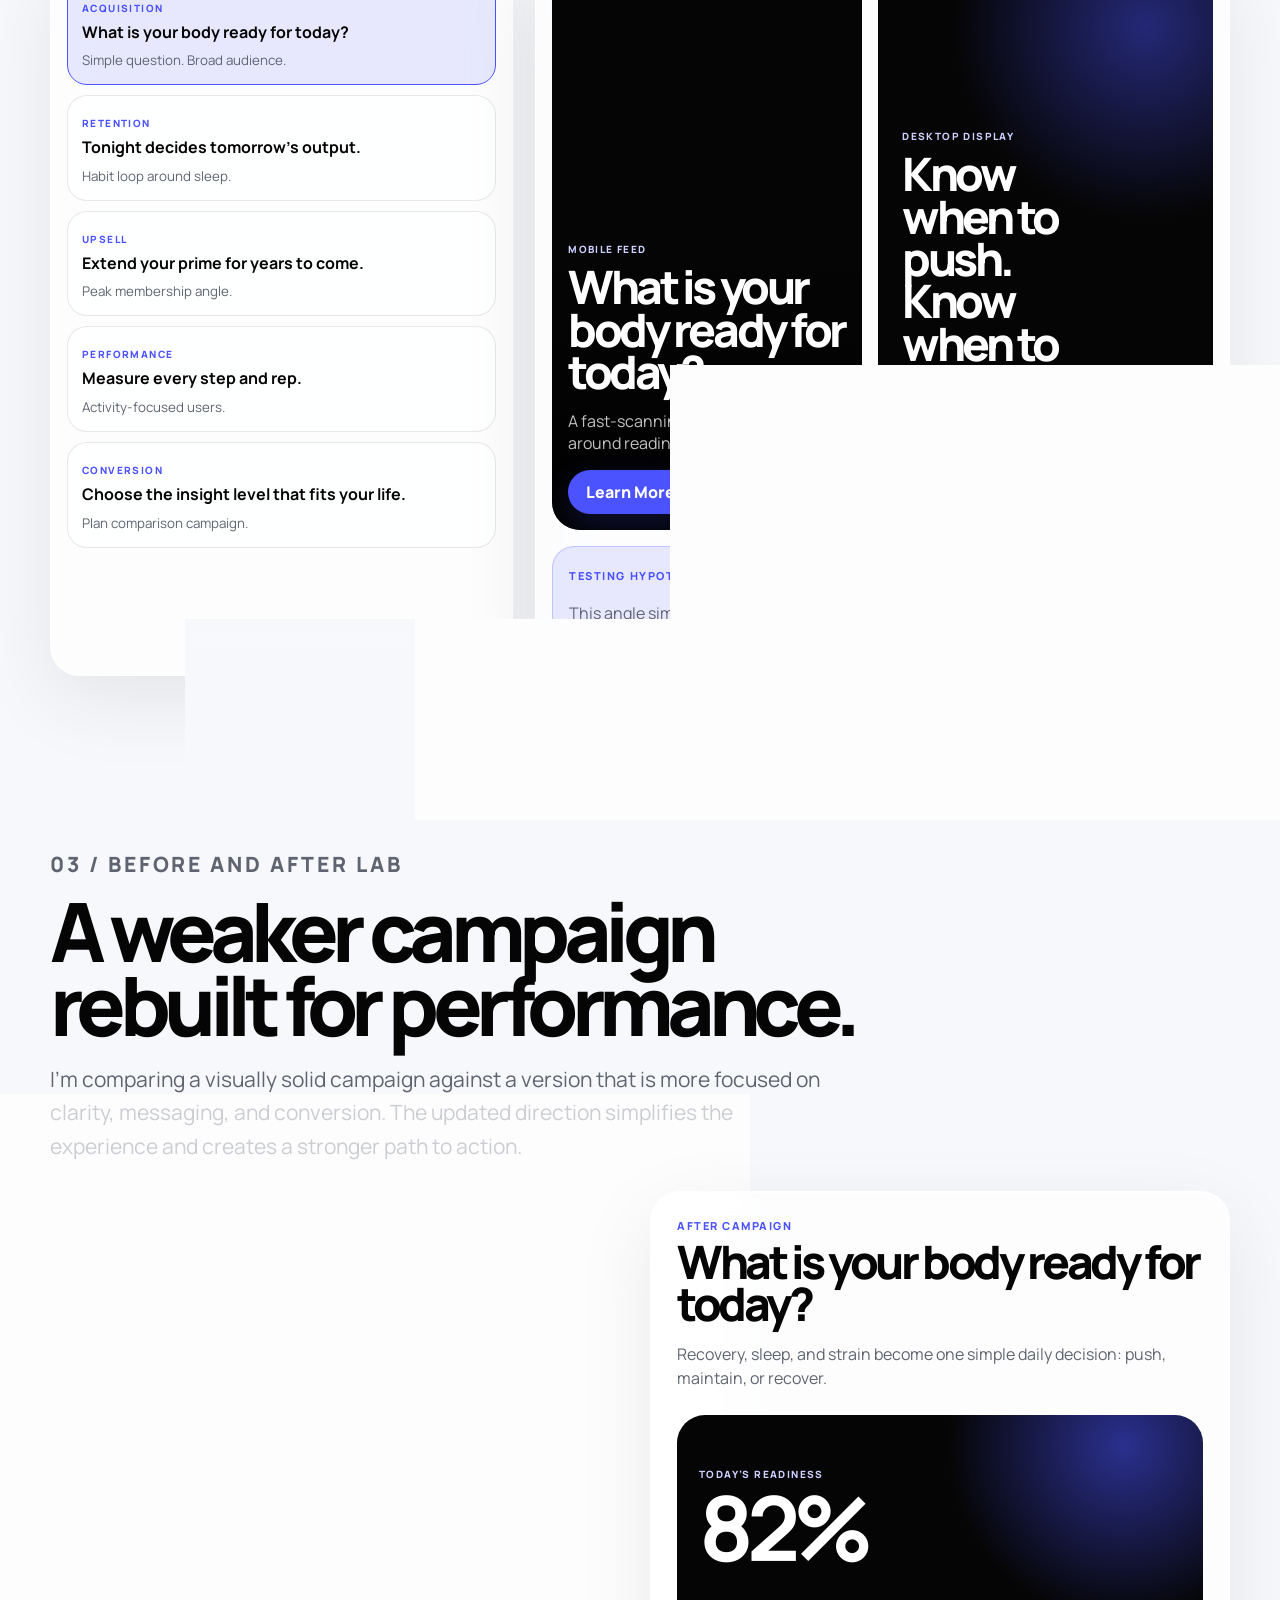
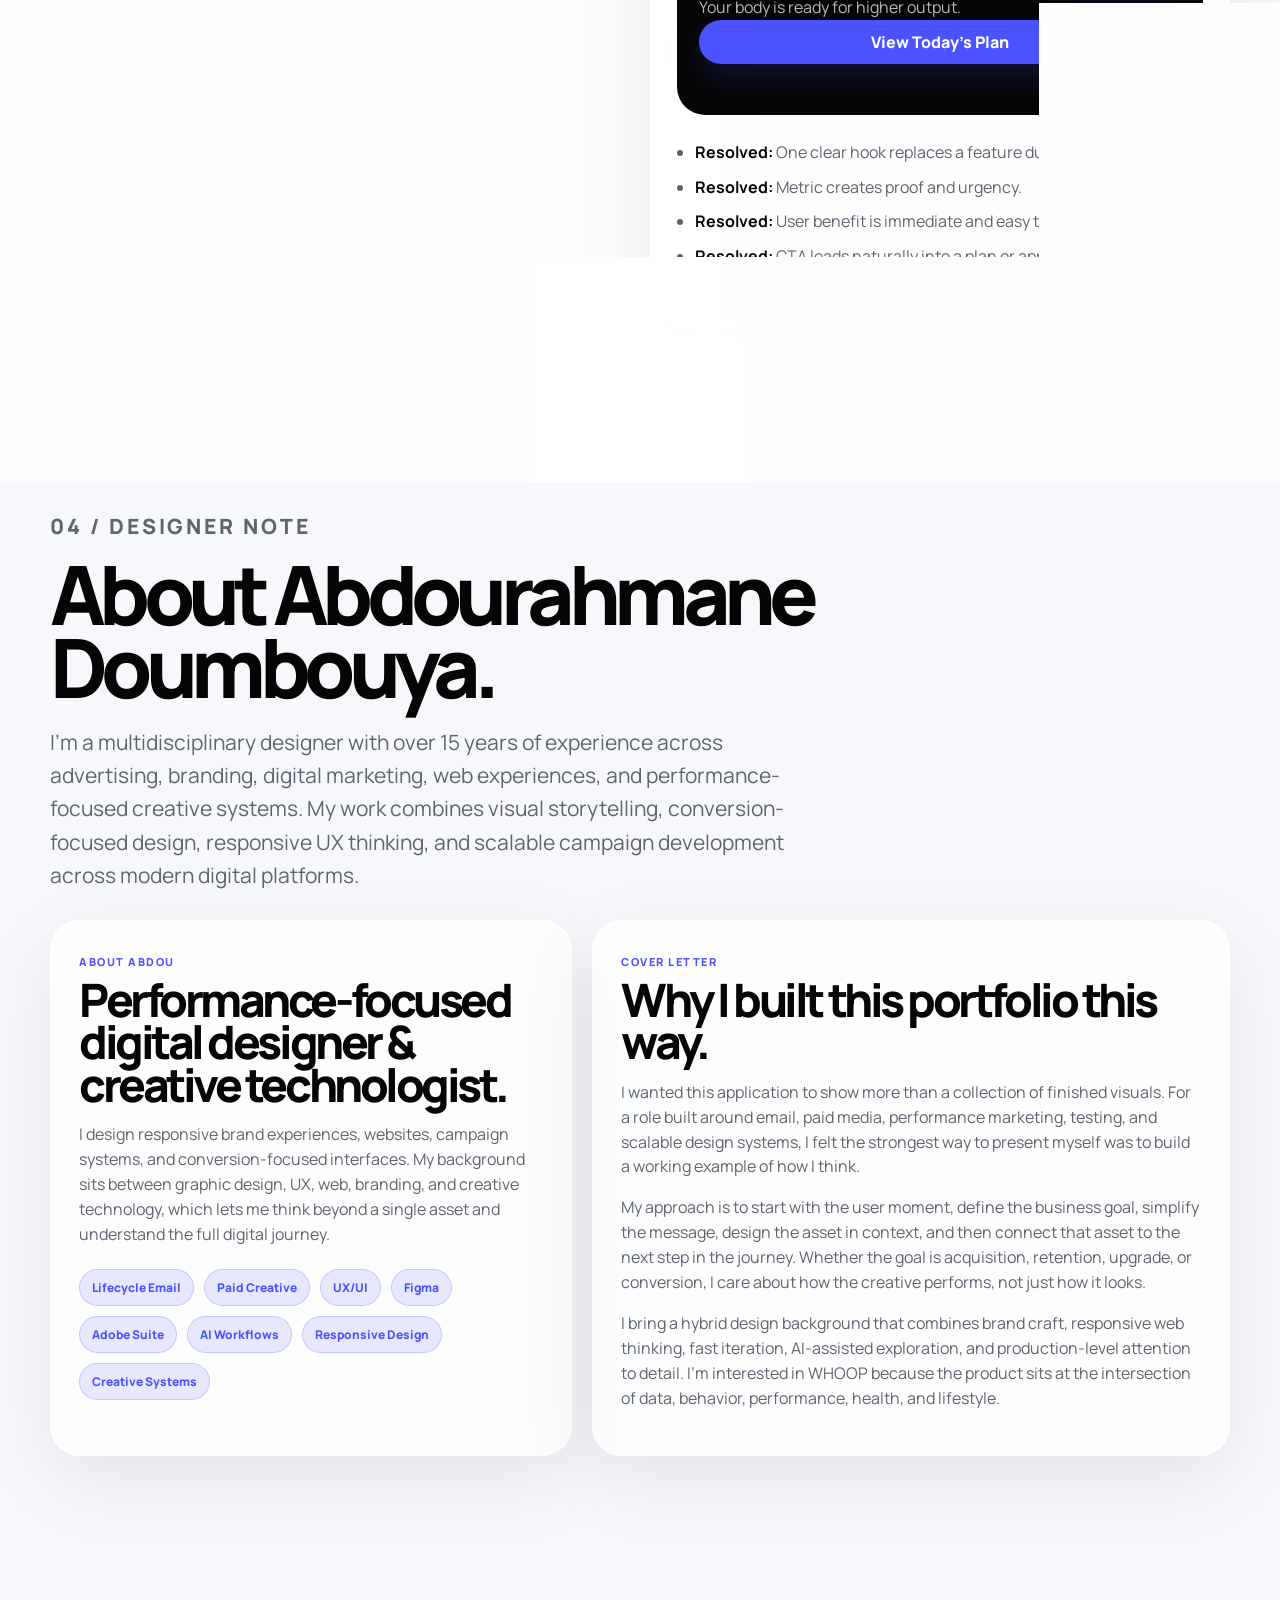
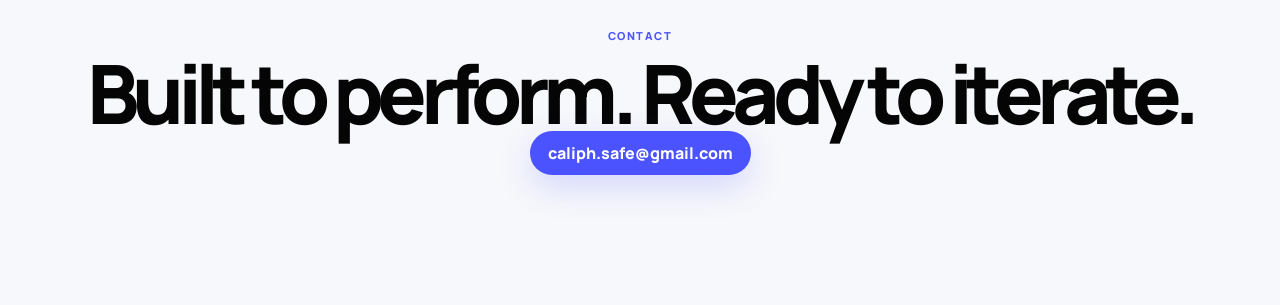
==== commit 8b80623e: "Update index.html" ====
--- a/index.html
+++ b/index.html
@@ -39,7 +39,7 @@
         <p class="eyebrow">Role Simulation Portfolio</p>
         <h1>Showing the work behind performance creative.</h1>
         <p>
-          This is a guided portfolio experience built around lifecycle email, paid media, responsive design, testing logic, conversion improvements, scalable systems, and brand storytelling.
+          I built this as a focused creative walkthrough to show how I approach lifecycle email, paid media, responsive design, testing logic, conversion improvements, scalable systems, and brand storytelling within a performance-driven environment.
         </p>
 
         <div class="hero-actions">
@@ -70,16 +70,16 @@
         <p class="eyebrow">01 / Lifecycle Email Lab</p>
         <h2>Email campaigns inside a real inbox experience.</h2>
         <p>
-          The email work is shown the way a user actually experiences it: scanning subject lines, opening a message, reading the campaign, and clicking into the membership path.
+          I’m presenting the email work in the way a user would actually experience it: scanning subject lines, opening a message, reading the campaign, and clicking into the membership path.
         </p>
       </div>
 
       <div class="walkthrough-note glass-card">
-  <span>Campaign logic</span>
-  <p>
-    A strong lifecycle email is more than a designed message. The subject line, preview text, opened-email hierarchy, CTA placement, and destination page should all work together as one connected conversion path.
-  </p>
-</div>
+        <span>Campaign logic</span>
+        <p>
+          A strong lifecycle email is more than a designed message. The subject line, preview text, opened-email hierarchy, CTA placement, and destination page should all work together as one connected conversion path.
+        </p>
+      </div>
 
       <div class="email-view-toggle glass-card">
         <button class="email-view-btn active" type="button" data-email-view="desktop">
@@ -232,7 +232,7 @@
                 <strong id="mobileMetric">82%</strong>
                 <p id="mobileMetricText">Recovery becomes a clear readiness signal.</p>
               </div>
-              <a href="https://join.whoop.com/us/en/" target="_blank" rel="noopener" class="email-cta">Open Plan Page</a>
+              <a href="https://join.whoop.com/us/en/" target="_blank" rel="noopener" class="email-cta">Join Now</a>
             </div>
           </div>
         </div>
@@ -244,12 +244,12 @@
         <p class="eyebrow">02 / Paid Media Lab</p>
         <h2>Same message, different attention span.</h2>
         <p>
-          Paid creative has to adapt to where it appears. The mobile feed version has seconds to hook attention. The desktop version can carry more context, proof, and product explanation.
+          I’m showing how the same campaign thinking adapts between mobile feed behavior and desktop display placement. The mobile version prioritizes speed and emotional clarity, while the desktop version gives the message more room for proof and context.
         </p>
       </div>
 
       <div class="walkthrough-note glass-card">
-        <span>Process note</span>
+        <span>Campaign logic</span>
         <p>
           Different campaign objectives require different creative tensions, messaging depth, and conversion behaviors. The system is designed to support acquisition, retention, upsell, and membership conversion while keeping the brand language cohesive across touchpoints.
         </p>
@@ -293,7 +293,7 @@
         <p class="eyebrow">03 / Before and After Lab</p>
         <h2>A weaker campaign rebuilt for performance.</h2>
         <p>
-          This section compares a visually solid campaign against a version that is more focused on clarity, messaging, and conversion. The updated direction simplifies the experience and creates a stronger path to action.
+          I’m comparing a visually solid campaign against a version that is more focused on clarity, messaging, and conversion. The updated direction simplifies the experience and creates a stronger path to action.
         </p>
       </div>
 
@@ -347,9 +347,9 @@
     <section id="designer-lab" class="section designer-section">
       <div class="section-heading">
         <p class="eyebrow">04 / Designer Note</p>
-        <h2>The thinking behind the work.</h2>
-        <p>
-          This section reframes the portfolio as a cover letter and process statement. The goal is to make clear that I understand the role beyond execution: strategy, testing, systems, collaboration, and performance outcomes.
+        <h2>About Abdourahmane Doumbouya.</h2>
+        <p>
+          I’m a multidisciplinary designer with over 15 years of experience across advertising, branding, digital marketing, web experiences, and performance-focused creative systems. My work combines visual storytelling, conversion-focused design, responsive UX thinking, and scalable campaign development across modern digital platforms.
         </p>
       </div>
 
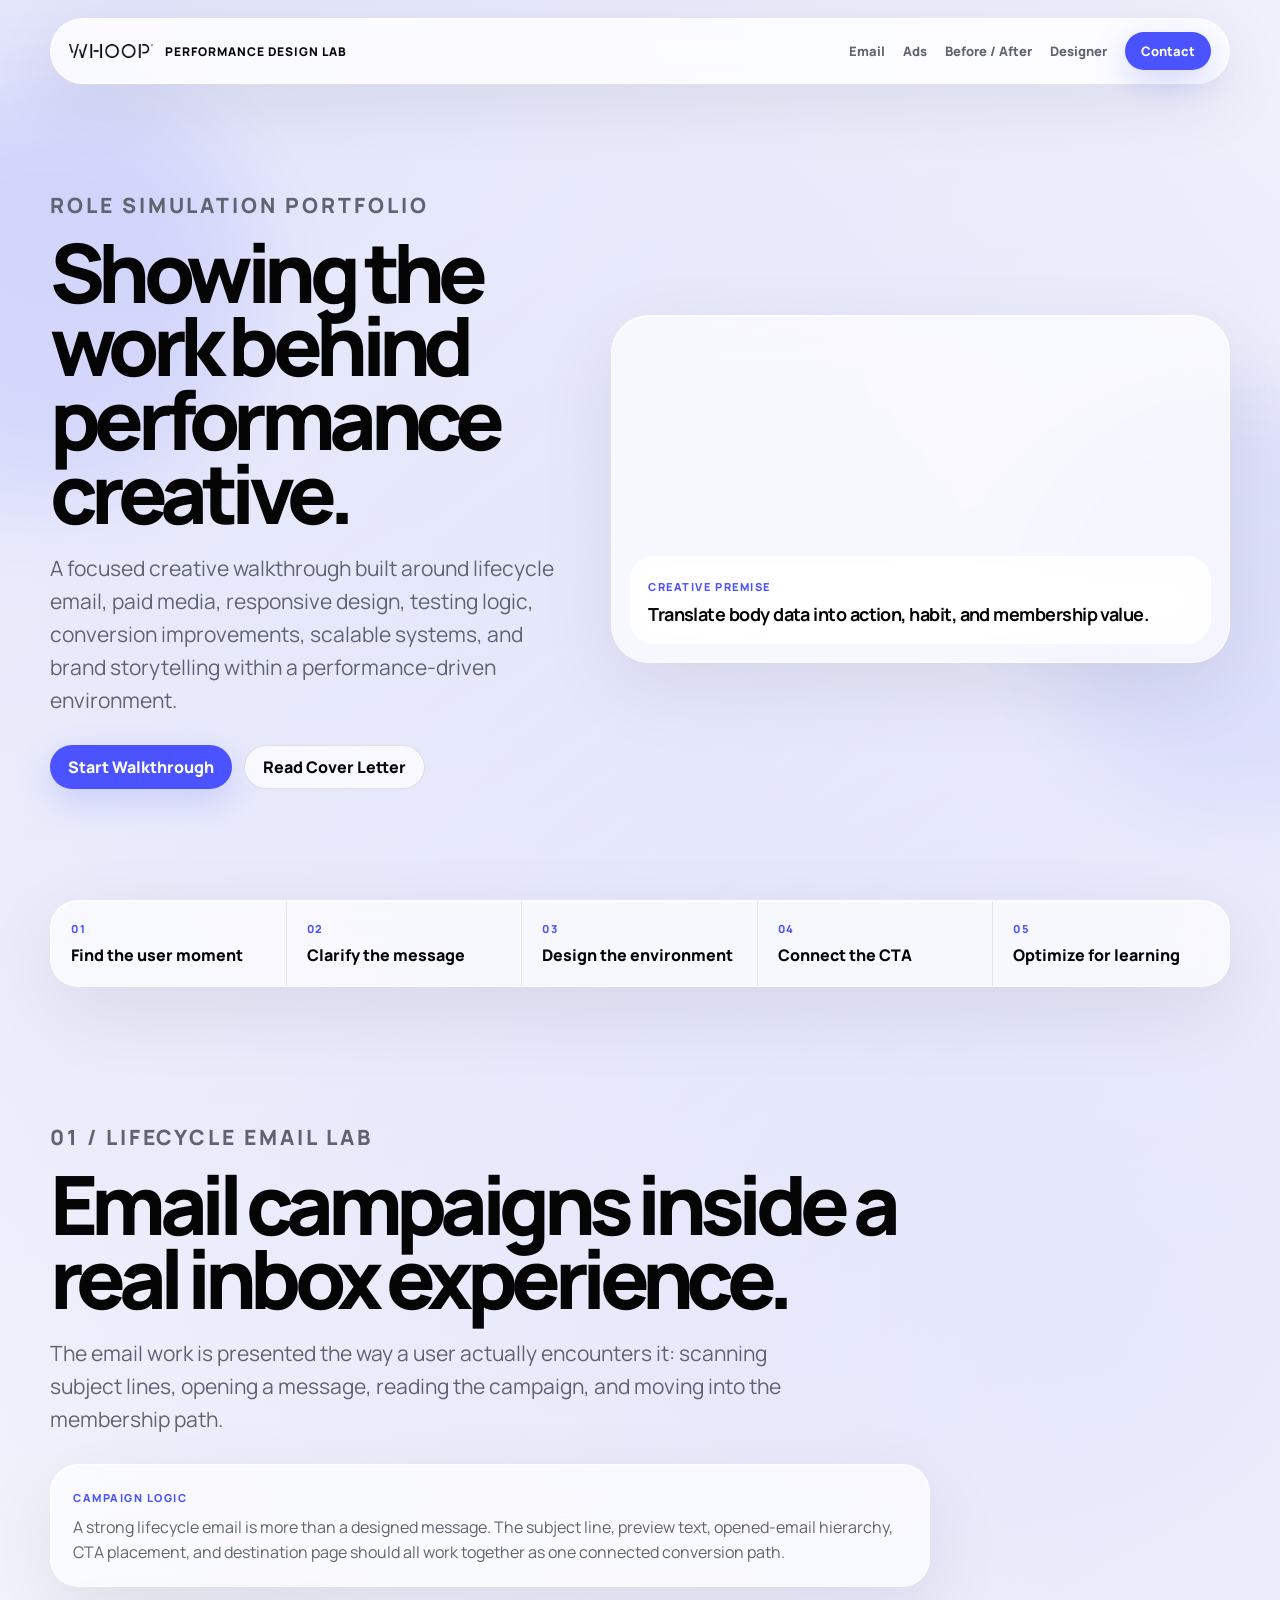
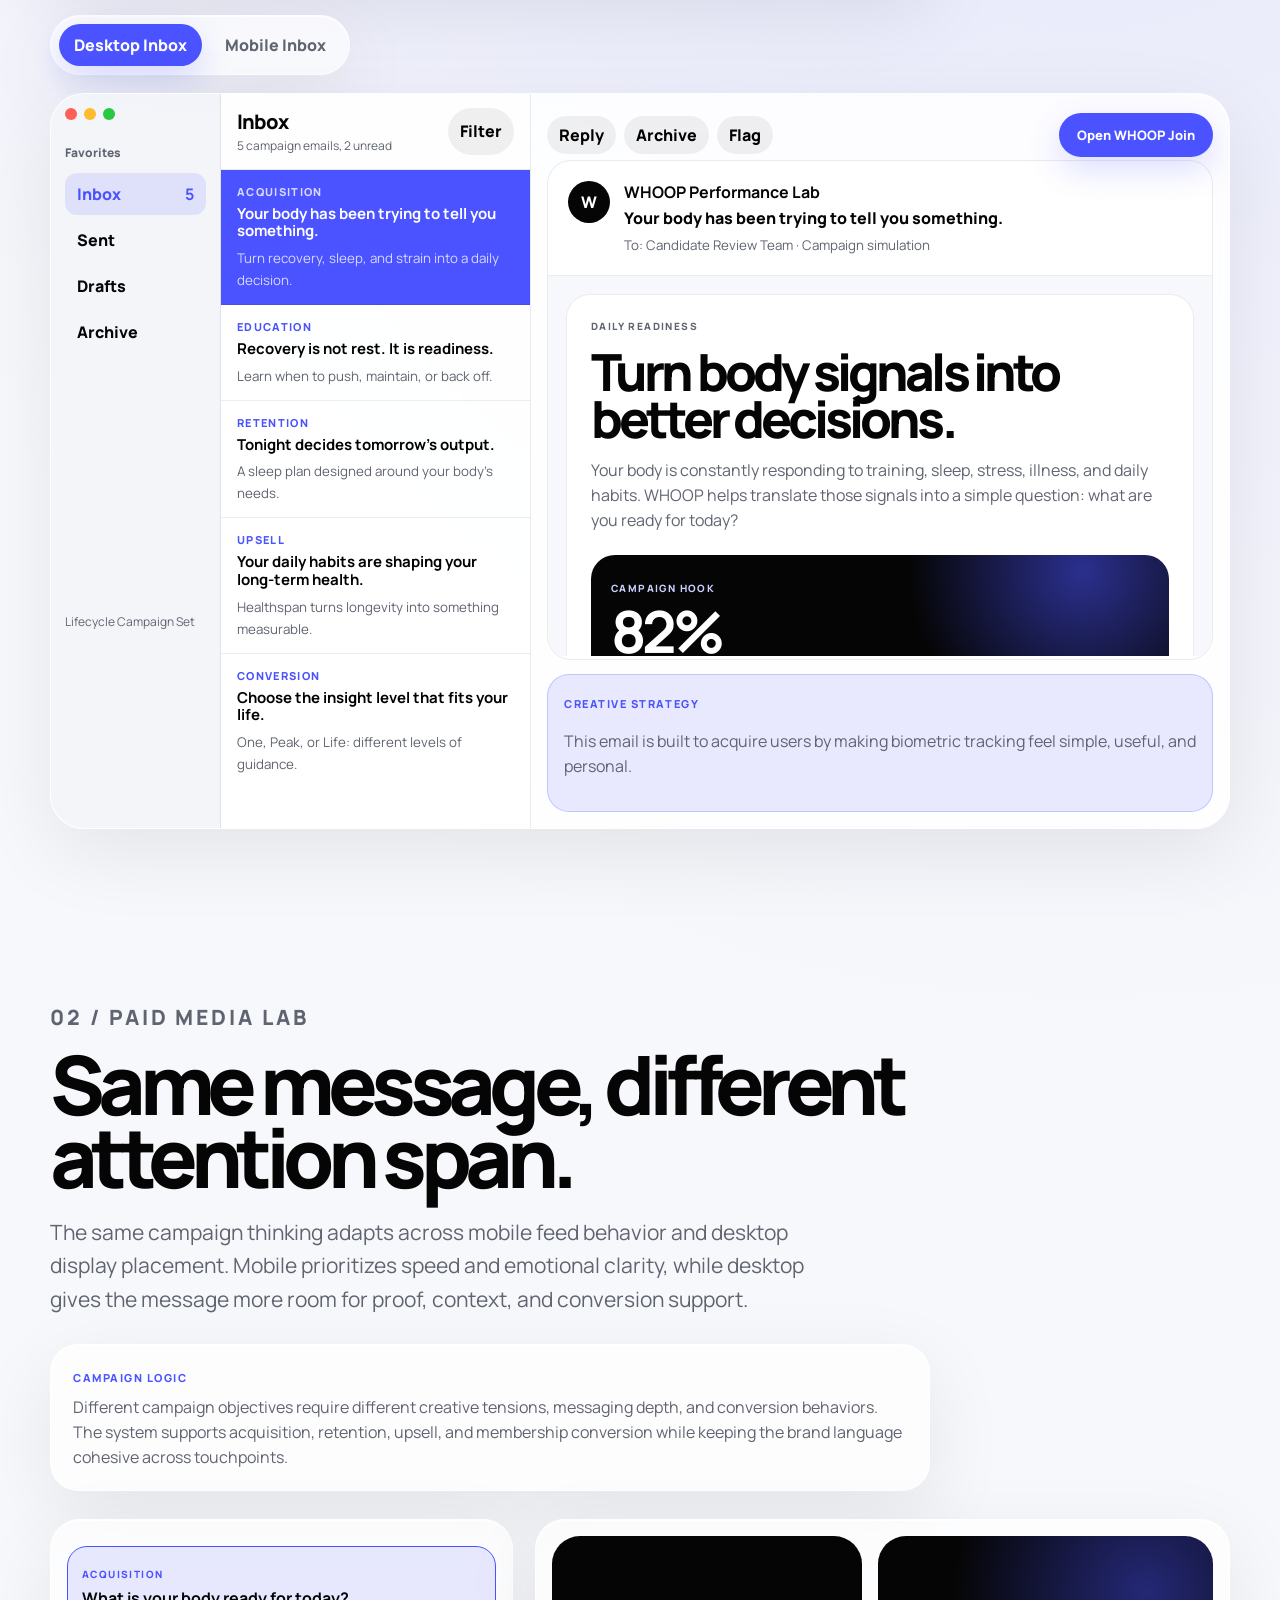
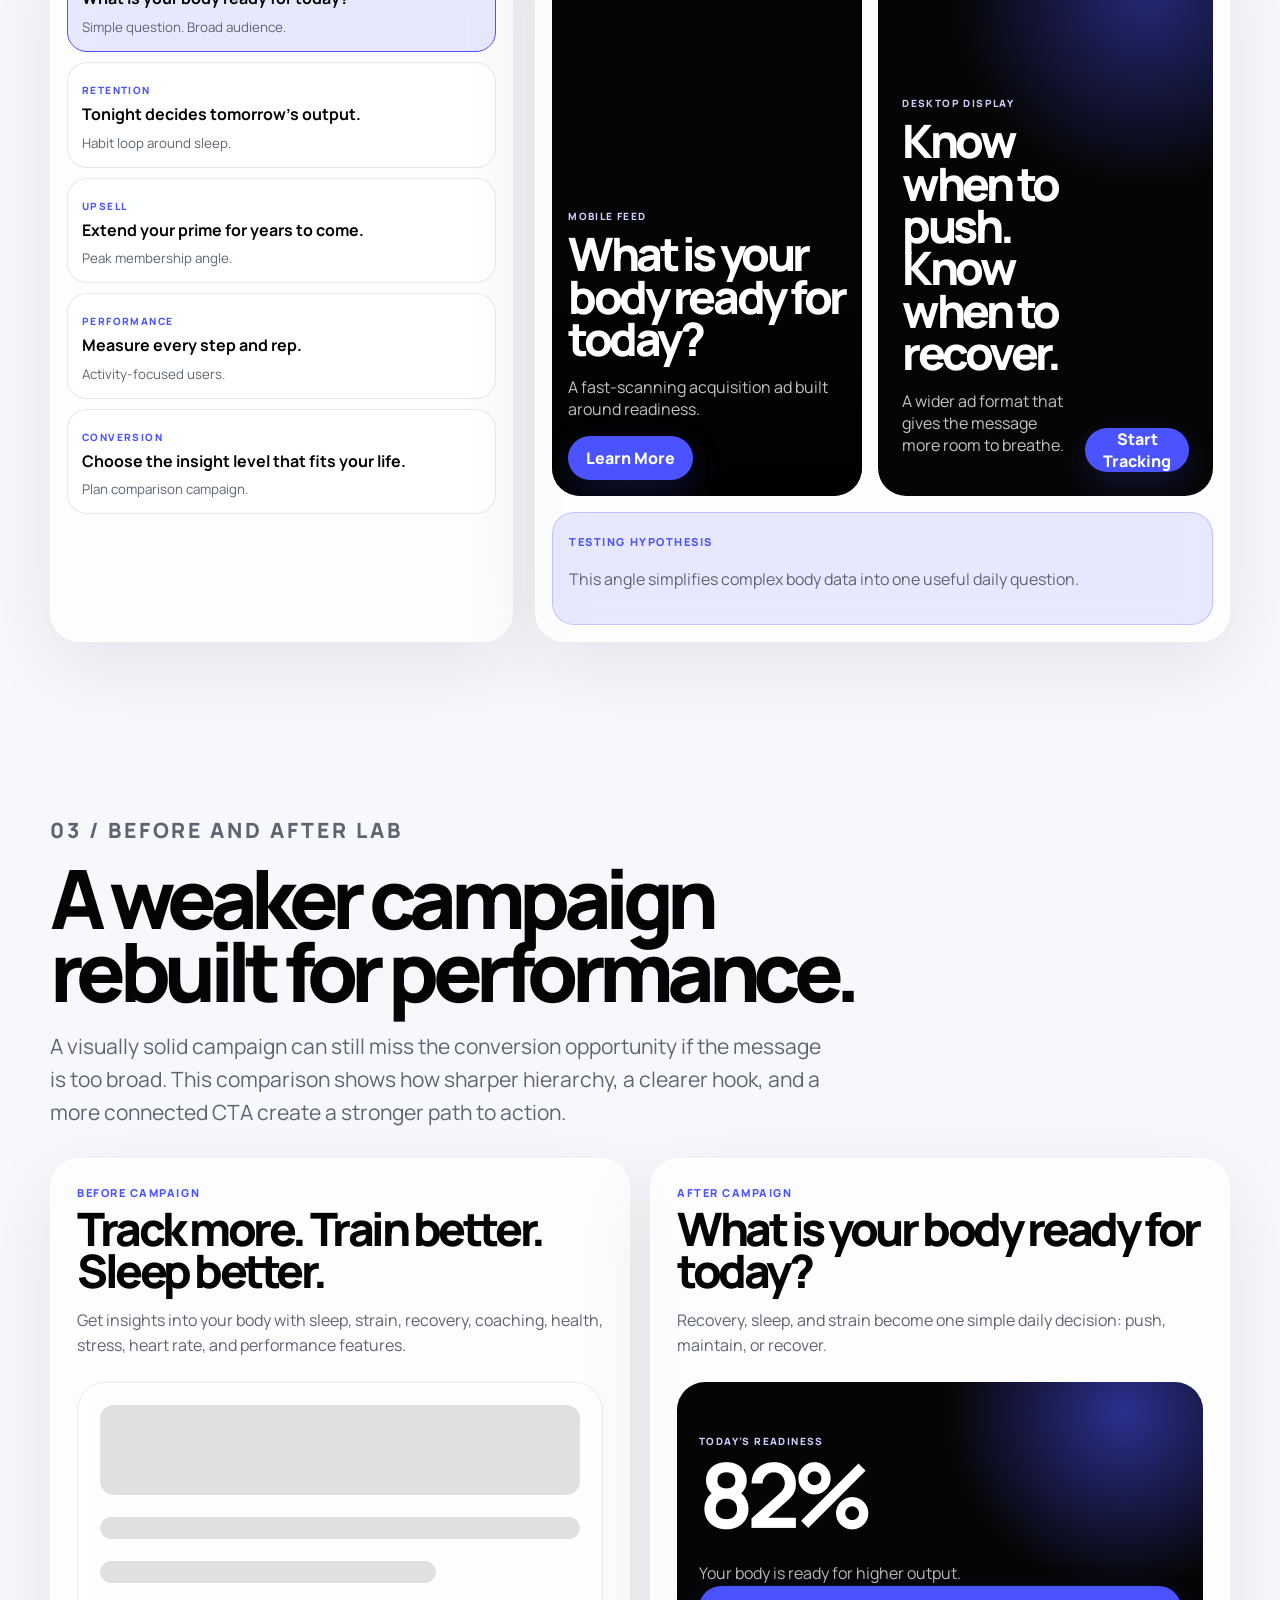
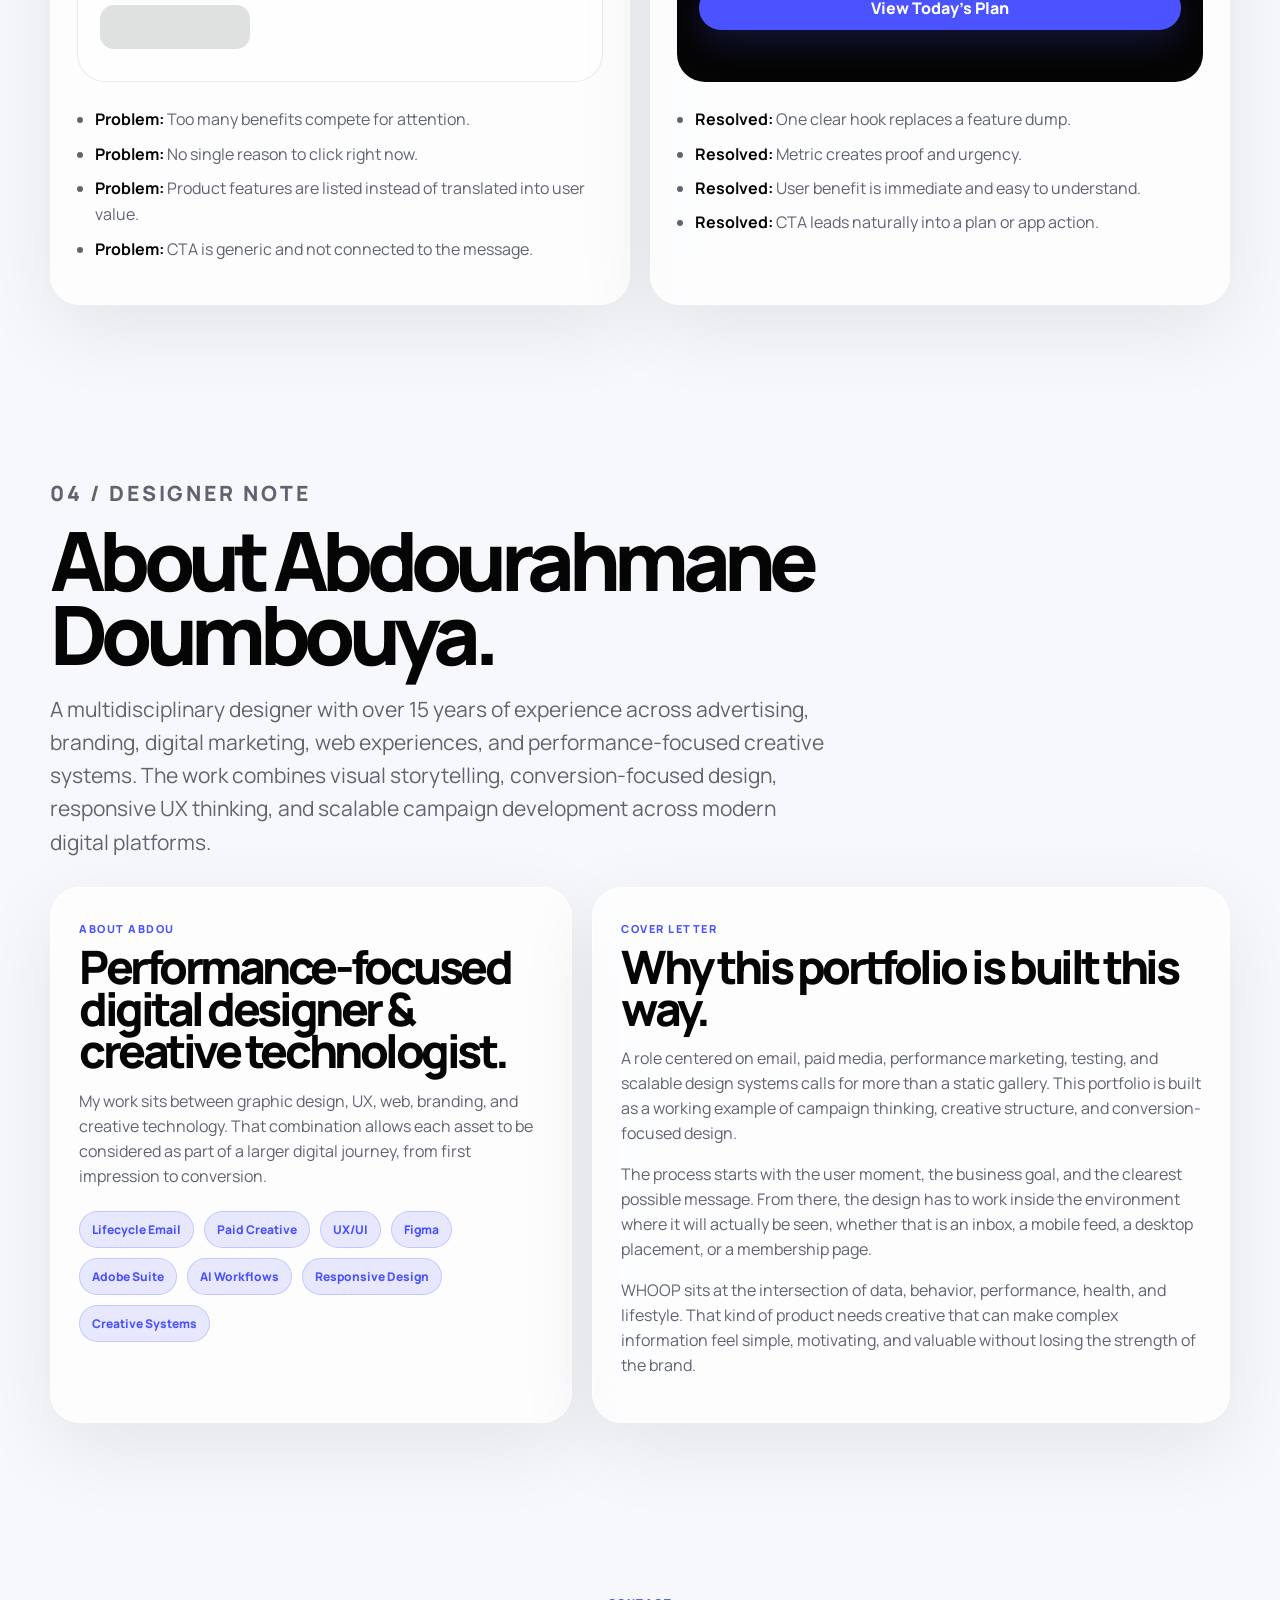
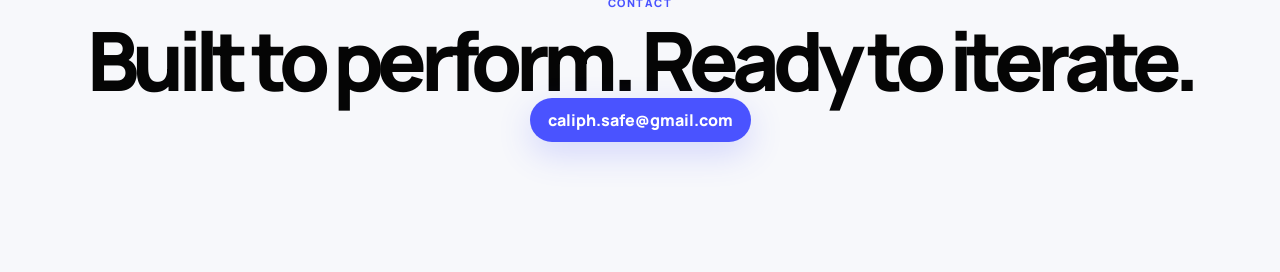
==== commit 9abd862d: "Update index.html" ====
--- a/index.html
+++ b/index.html
@@ -39,7 +39,7 @@
         <p class="eyebrow">Role Simulation Portfolio</p>
         <h1>Showing the work behind performance creative.</h1>
         <p>
-          I built this as a focused creative walkthrough to show how I approach lifecycle email, paid media, responsive design, testing logic, conversion improvements, scalable systems, and brand storytelling within a performance-driven environment.
+          A focused creative walkthrough built around lifecycle email, paid media, responsive design, testing logic, conversion improvements, scalable systems, and brand storytelling within a performance-driven environment.
         </p>
 
         <div class="hero-actions">
@@ -70,7 +70,7 @@
         <p class="eyebrow">01 / Lifecycle Email Lab</p>
         <h2>Email campaigns inside a real inbox experience.</h2>
         <p>
-          I’m presenting the email work in the way a user would actually experience it: scanning subject lines, opening a message, reading the campaign, and clicking into the membership path.
+          The email work is presented the way a user actually encounters it: scanning subject lines, opening a message, reading the campaign, and moving into the membership path.
         </p>
       </div>
 
@@ -244,14 +244,14 @@
         <p class="eyebrow">02 / Paid Media Lab</p>
         <h2>Same message, different attention span.</h2>
         <p>
-          I’m showing how the same campaign thinking adapts between mobile feed behavior and desktop display placement. The mobile version prioritizes speed and emotional clarity, while the desktop version gives the message more room for proof and context.
+          The same campaign thinking adapts across mobile feed behavior and desktop display placement. Mobile prioritizes speed and emotional clarity, while desktop gives the message more room for proof, context, and conversion support.
         </p>
       </div>
 
       <div class="walkthrough-note glass-card">
         <span>Campaign logic</span>
         <p>
-          Different campaign objectives require different creative tensions, messaging depth, and conversion behaviors. The system is designed to support acquisition, retention, upsell, and membership conversion while keeping the brand language cohesive across touchpoints.
+          Different campaign objectives require different creative tensions, messaging depth, and conversion behaviors. The system supports acquisition, retention, upsell, and membership conversion while keeping the brand language cohesive across touchpoints.
         </p>
       </div>
 
@@ -293,7 +293,7 @@
         <p class="eyebrow">03 / Before and After Lab</p>
         <h2>A weaker campaign rebuilt for performance.</h2>
         <p>
-          I’m comparing a visually solid campaign against a version that is more focused on clarity, messaging, and conversion. The updated direction simplifies the experience and creates a stronger path to action.
+          A visually solid campaign can still miss the conversion opportunity if the message is too broad. This comparison shows how sharper hierarchy, a clearer hook, and a more connected CTA create a stronger path to action.
         </p>
       </div>
 
@@ -349,7 +349,7 @@
         <p class="eyebrow">04 / Designer Note</p>
         <h2>About Abdourahmane Doumbouya.</h2>
         <p>
-          I’m a multidisciplinary designer with over 15 years of experience across advertising, branding, digital marketing, web experiences, and performance-focused creative systems. My work combines visual storytelling, conversion-focused design, responsive UX thinking, and scalable campaign development across modern digital platforms.
+          A multidisciplinary designer with over 15 years of experience across advertising, branding, digital marketing, web experiences, and performance-focused creative systems. The work combines visual storytelling, conversion-focused design, responsive UX thinking, and scalable campaign development across modern digital platforms.
         </p>
       </div>
 
@@ -358,7 +358,7 @@
           <span>About Abdou</span>
           <h3>Performance-focused digital designer & creative technologist.</h3>
           <p>
-            I design responsive brand experiences, websites, campaign systems, and conversion-focused interfaces. My background sits between graphic design, UX, web, branding, and creative technology, which lets me think beyond a single asset and understand the full digital journey.
+            My work sits between graphic design, UX, web, branding, and creative technology. That combination allows each asset to be considered as part of a larger digital journey, from first impression to conversion.
           </p>
 
           <div class="skill-tags">
@@ -375,17 +375,17 @@
 
         <article class="cover-letter glass-card">
           <span>Cover Letter</span>
-          <h3>Why I built this portfolio this way.</h3>
-          <p>
-            I wanted this application to show more than a collection of finished visuals. For a role built around email, paid media, performance marketing, testing, and scalable design systems, I felt the strongest way to present myself was to build a working example of how I think.
-          </p>
-
-          <p>
-            My approach is to start with the user moment, define the business goal, simplify the message, design the asset in context, and then connect that asset to the next step in the journey. Whether the goal is acquisition, retention, upgrade, or conversion, I care about how the creative performs, not just how it looks.
-          </p>
-
-          <p>
-            I bring a hybrid design background that combines brand craft, responsive web thinking, fast iteration, AI-assisted exploration, and production-level attention to detail. I’m interested in WHOOP because the product sits at the intersection of data, behavior, performance, health, and lifestyle.
+          <h3>Why this portfolio is built this way.</h3>
+          <p>
+            A role centered on email, paid media, performance marketing, testing, and scalable design systems calls for more than a static gallery. This portfolio is built as a working example of campaign thinking, creative structure, and conversion-focused design.
+          </p>
+
+          <p>
+            The process starts with the user moment, the business goal, and the clearest possible message. From there, the design has to work inside the environment where it will actually be seen, whether that is an inbox, a mobile feed, a desktop placement, or a membership page.
+          </p>
+
+          <p>
+            WHOOP sits at the intersection of data, behavior, performance, health, and lifestyle. That kind of product needs creative that can make complex information feel simple, motivating, and valuable without losing the strength of the brand.
           </p>
         </article>
       </div>
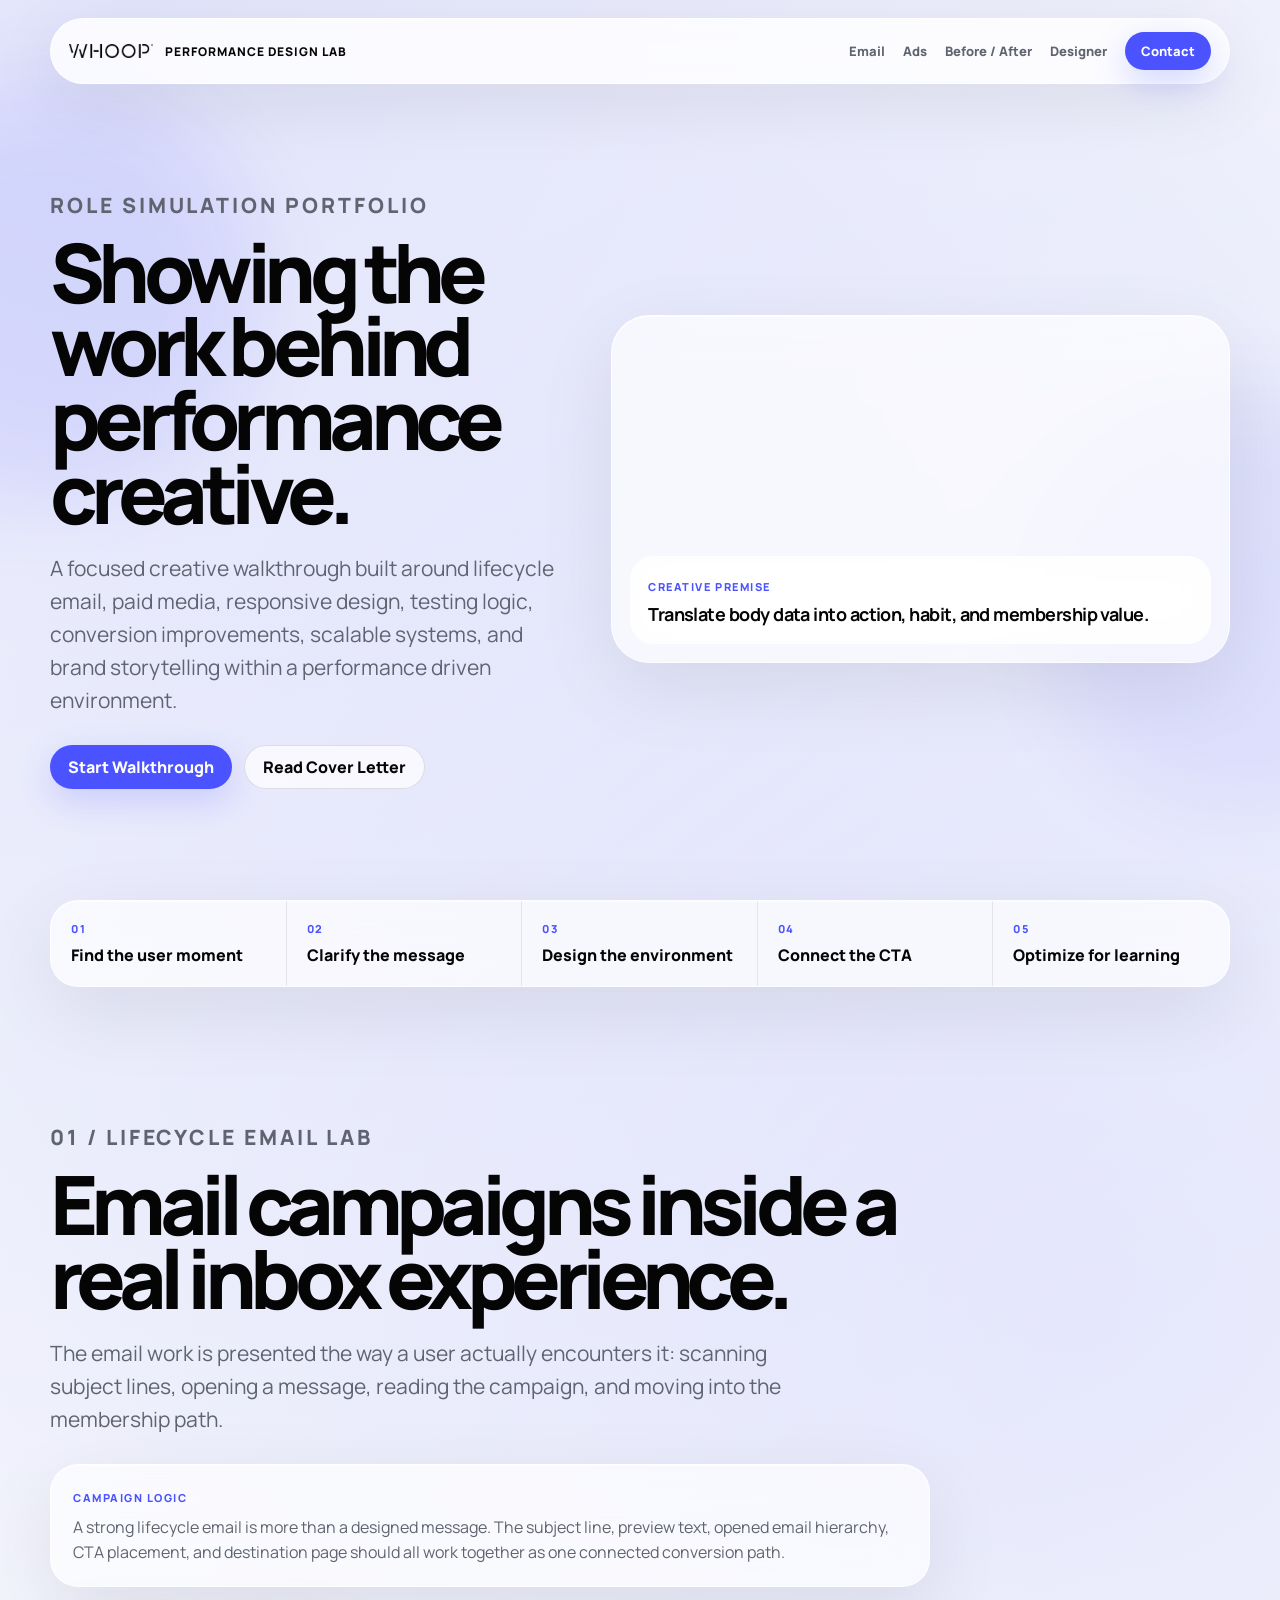
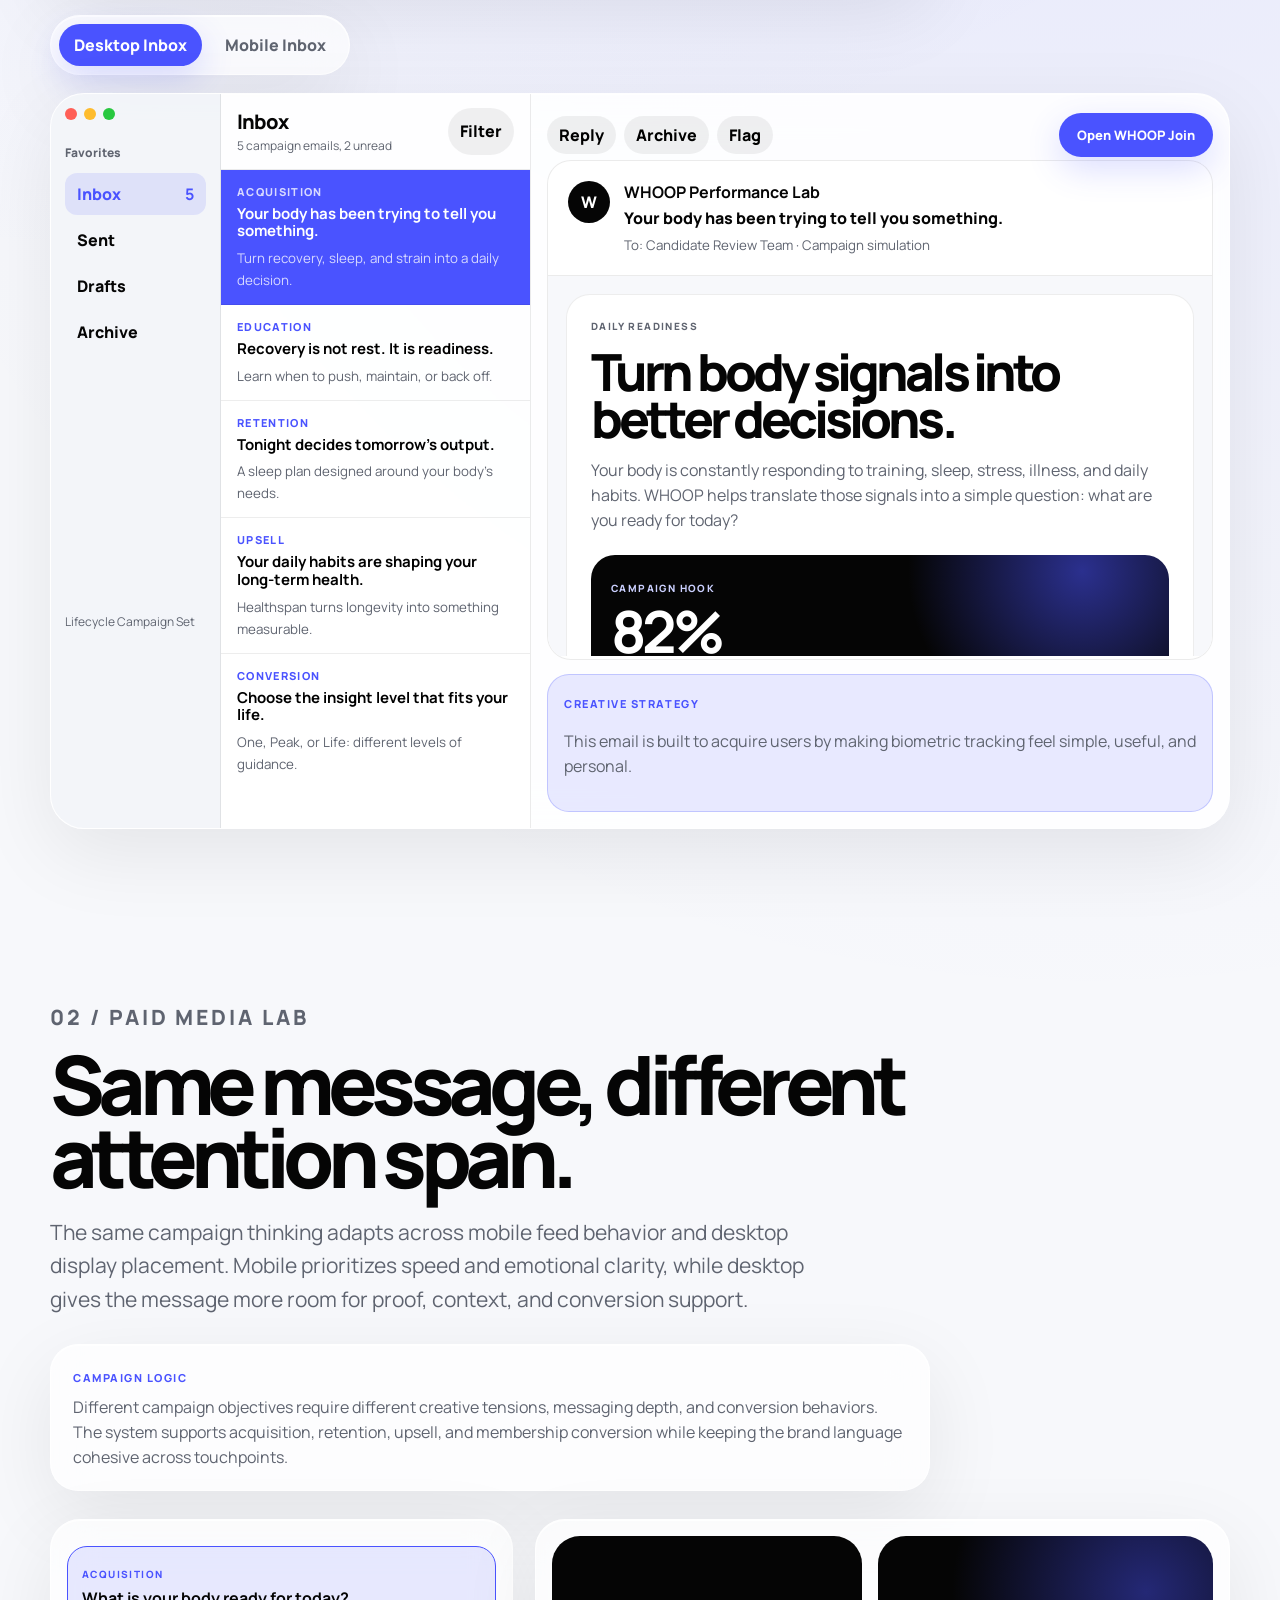
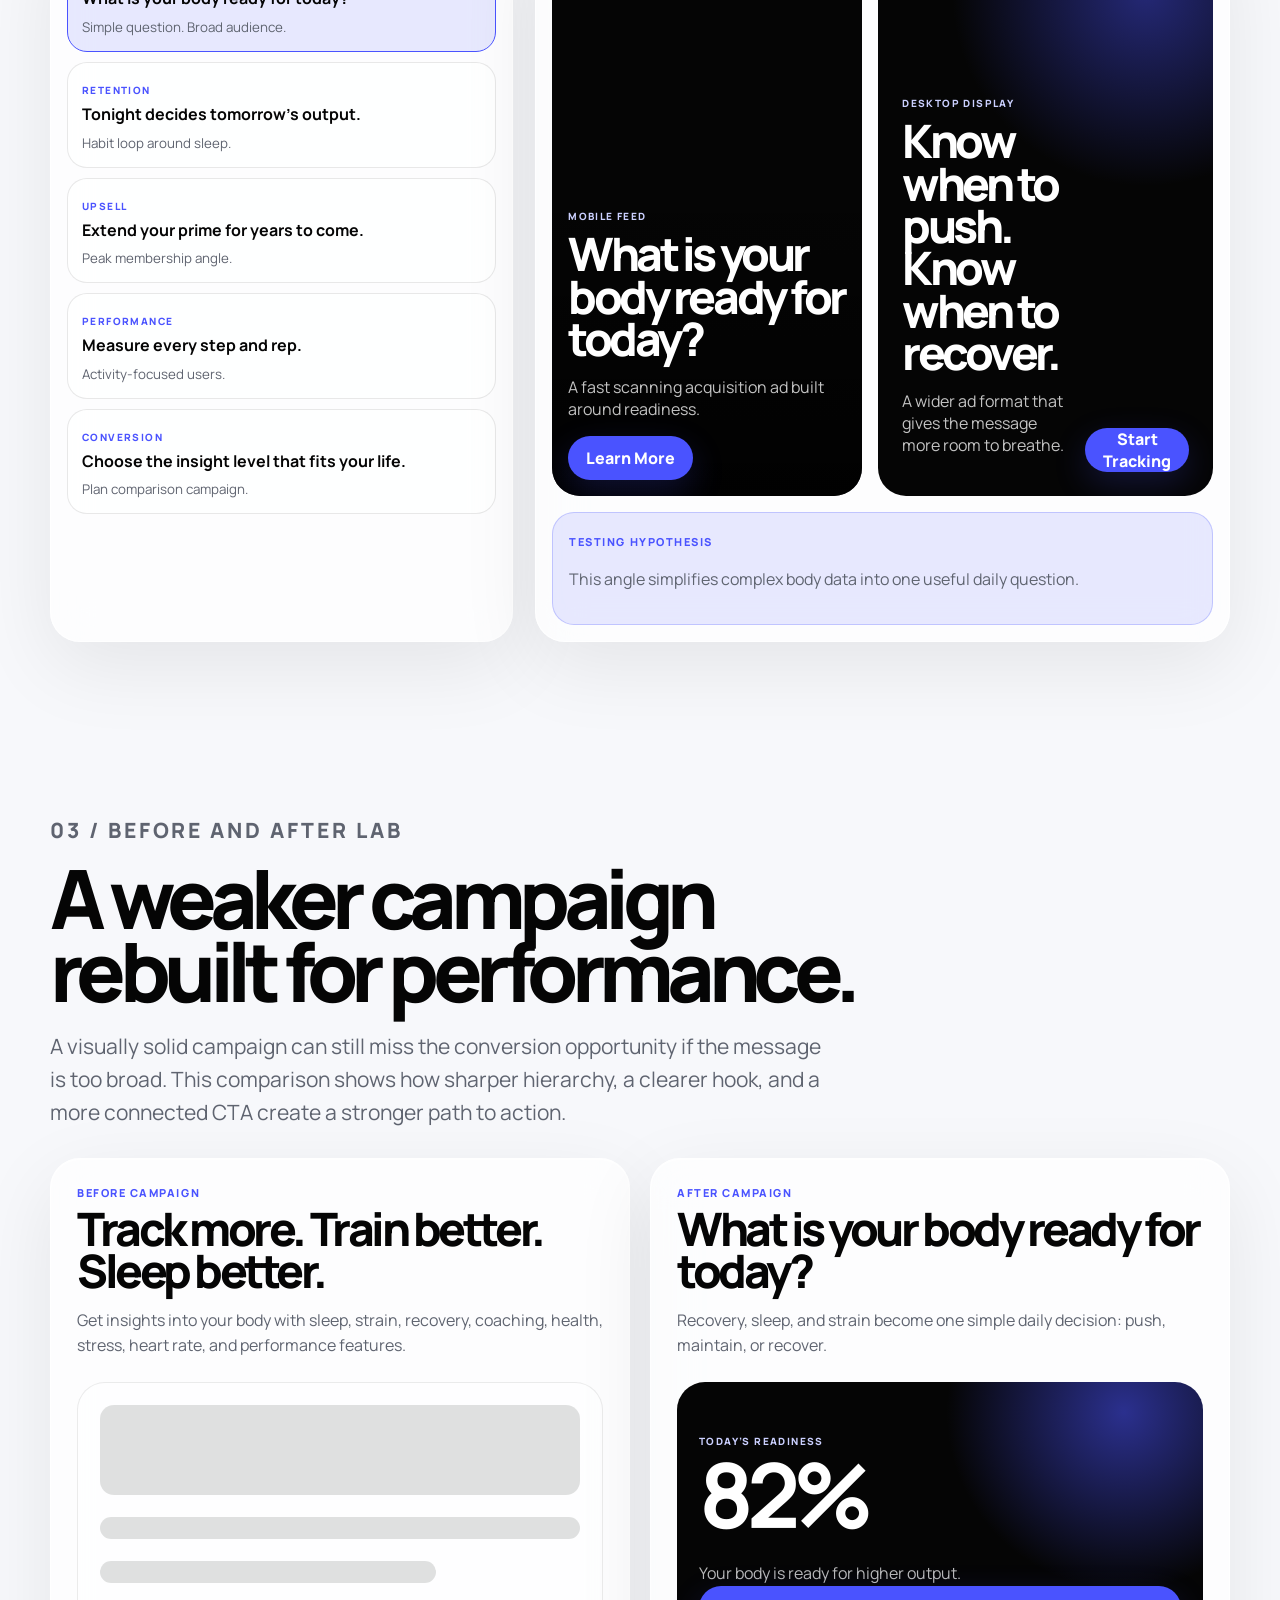
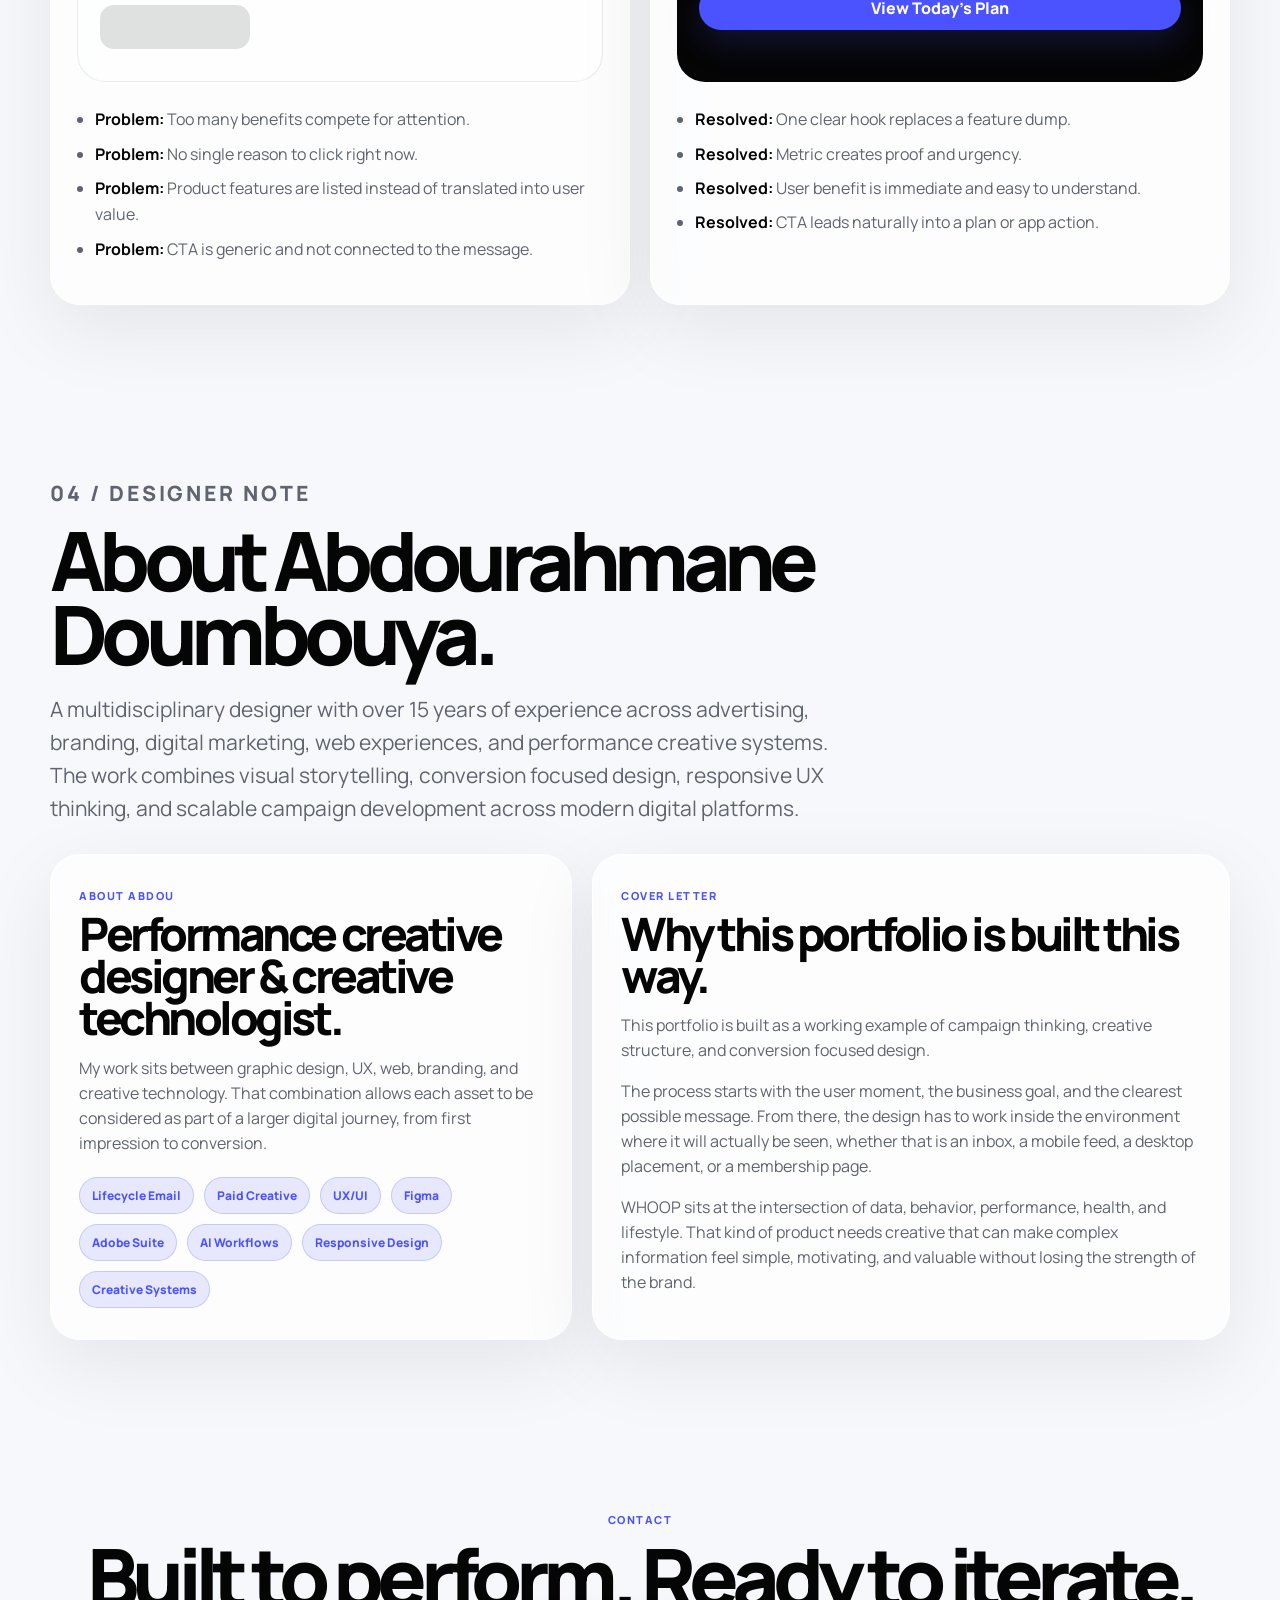
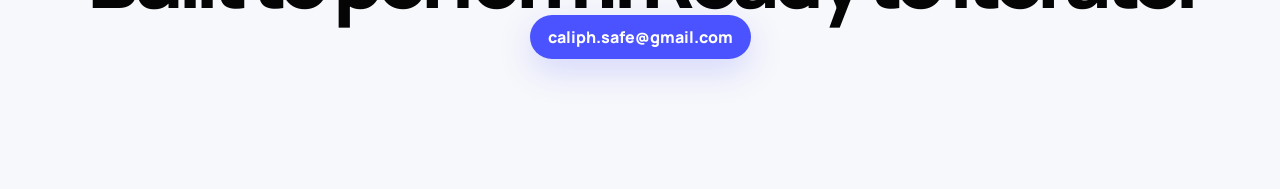
==== commit b48c8cb0: "Update index.html" ====
--- a/index.html
+++ b/index.html
@@ -5,7 +5,7 @@
   <meta name="viewport" content="width=device-width, initial-scale=1.0" />
 
   <title>Abdou Doumbouya | Performance Design Lab</title>
-  <meta name="description" content="A role-specific performance design portfolio showing lifecycle email, paid media, campaign optimization, and design strategy." />
+  <meta name="description" content="A role specific performance design portfolio showing lifecycle email, paid media, campaign optimization, and design strategy." />
 
   <link rel="preconnect" href="https://fonts.googleapis.com">
   <link rel="preconnect" href="https://fonts.gstatic.com" crossorigin>
@@ -39,7 +39,7 @@
         <p class="eyebrow">Role Simulation Portfolio</p>
         <h1>Showing the work behind performance creative.</h1>
         <p>
-          A focused creative walkthrough built around lifecycle email, paid media, responsive design, testing logic, conversion improvements, scalable systems, and brand storytelling within a performance-driven environment.
+          A focused creative walkthrough built around lifecycle email, paid media, responsive design, testing logic, conversion improvements, scalable systems, and brand storytelling within a performance driven environment.
         </p>
 
         <div class="hero-actions">
@@ -77,7 +77,7 @@
       <div class="walkthrough-note glass-card">
         <span>Campaign logic</span>
         <p>
-          A strong lifecycle email is more than a designed message. The subject line, preview text, opened-email hierarchy, CTA placement, and destination page should all work together as one connected conversion path.
+          A strong lifecycle email is more than a designed message. The subject line, preview text, opened email hierarchy, CTA placement, and destination page should all work together as one connected conversion path.
         </p>
       </div>
 
@@ -201,7 +201,7 @@
       <section class="mobile-mail-demo glass-card email-view-panel email-mobile-view">
         <div class="mobile-mail-top">
           <span>Mobile inbox view</span>
-          <strong>Same campaign, phone-first behavior.</strong>
+          <strong>Same campaign, phone first behavior.</strong>
         </div>
 
         <div class="mobile-mail-grid">
@@ -264,7 +264,7 @@
             <div class="mobile-ad-copy">
               <span id="adMobileLabel">Mobile Feed</span>
               <h3 id="adMobileHeadline">What is your body ready for today?</h3>
-              <p id="adMobileCopy">A fast-scanning acquisition ad built around readiness.</p>
+              <p id="adMobileCopy">A fast scanning acquisition ad built around readiness.</p>
               <button id="adMobileCta">Learn More</button>
             </div>
           </div>
@@ -349,14 +349,14 @@
         <p class="eyebrow">04 / Designer Note</p>
         <h2>About Abdourahmane Doumbouya.</h2>
         <p>
-          A multidisciplinary designer with over 15 years of experience across advertising, branding, digital marketing, web experiences, and performance-focused creative systems. The work combines visual storytelling, conversion-focused design, responsive UX thinking, and scalable campaign development across modern digital platforms.
+          A multidisciplinary designer with over 15 years of experience across advertising, branding, digital marketing, web experiences, and performance creative systems. The work combines visual storytelling, conversion focused design, responsive UX thinking, and scalable campaign development across modern digital platforms.
         </p>
       </div>
 
       <div class="designer-grid">
         <article class="designer-card glass-card">
           <span>About Abdou</span>
-          <h3>Performance-focused digital designer & creative technologist.</h3>
+          <h3>Performance creative designer & creative technologist.</h3>
           <p>
             My work sits between graphic design, UX, web, branding, and creative technology. That combination allows each asset to be considered as part of a larger digital journey, from first impression to conversion.
           </p>
@@ -377,7 +377,7 @@
           <span>Cover Letter</span>
           <h3>Why this portfolio is built this way.</h3>
           <p>
-            A role centered on email, paid media, performance marketing, testing, and scalable design systems calls for more than a static gallery. This portfolio is built as a working example of campaign thinking, creative structure, and conversion-focused design.
+            This portfolio is built as a working example of campaign thinking, creative structure, and conversion focused design.
           </p>
 
           <p>
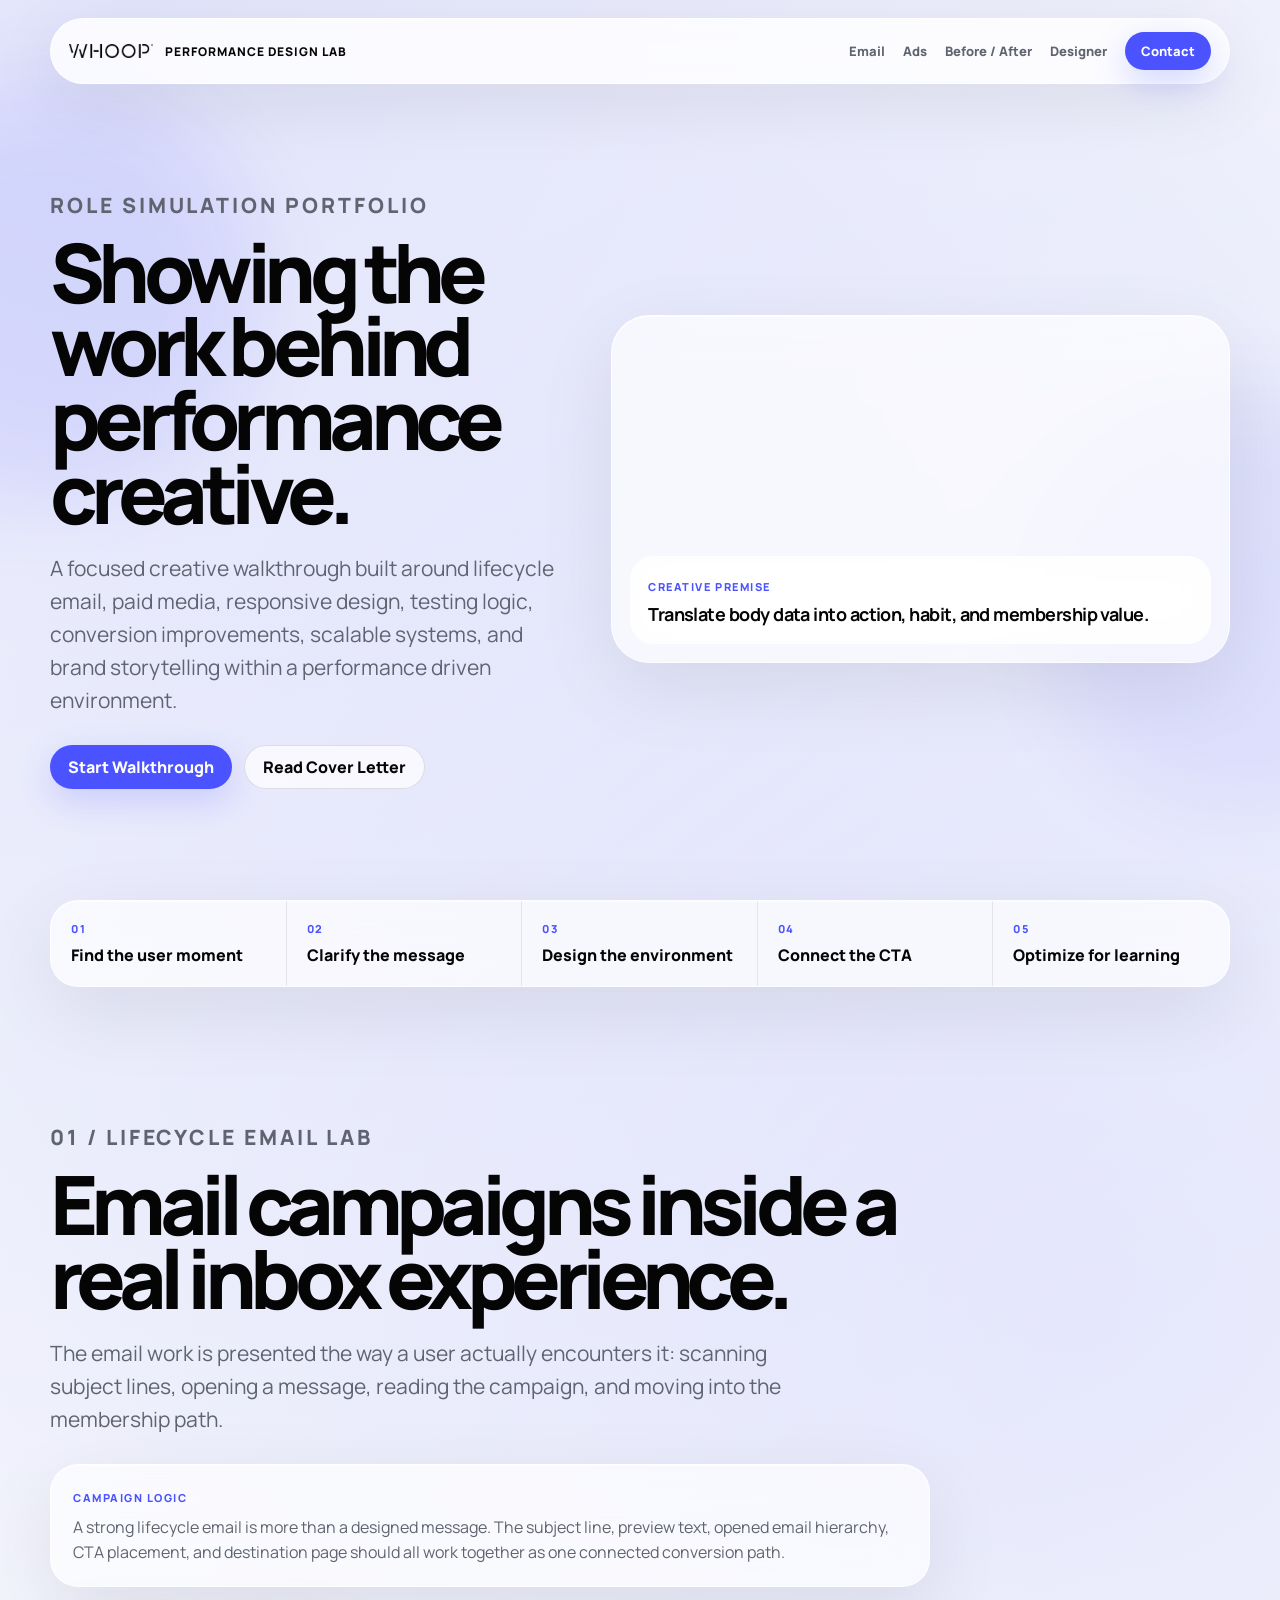
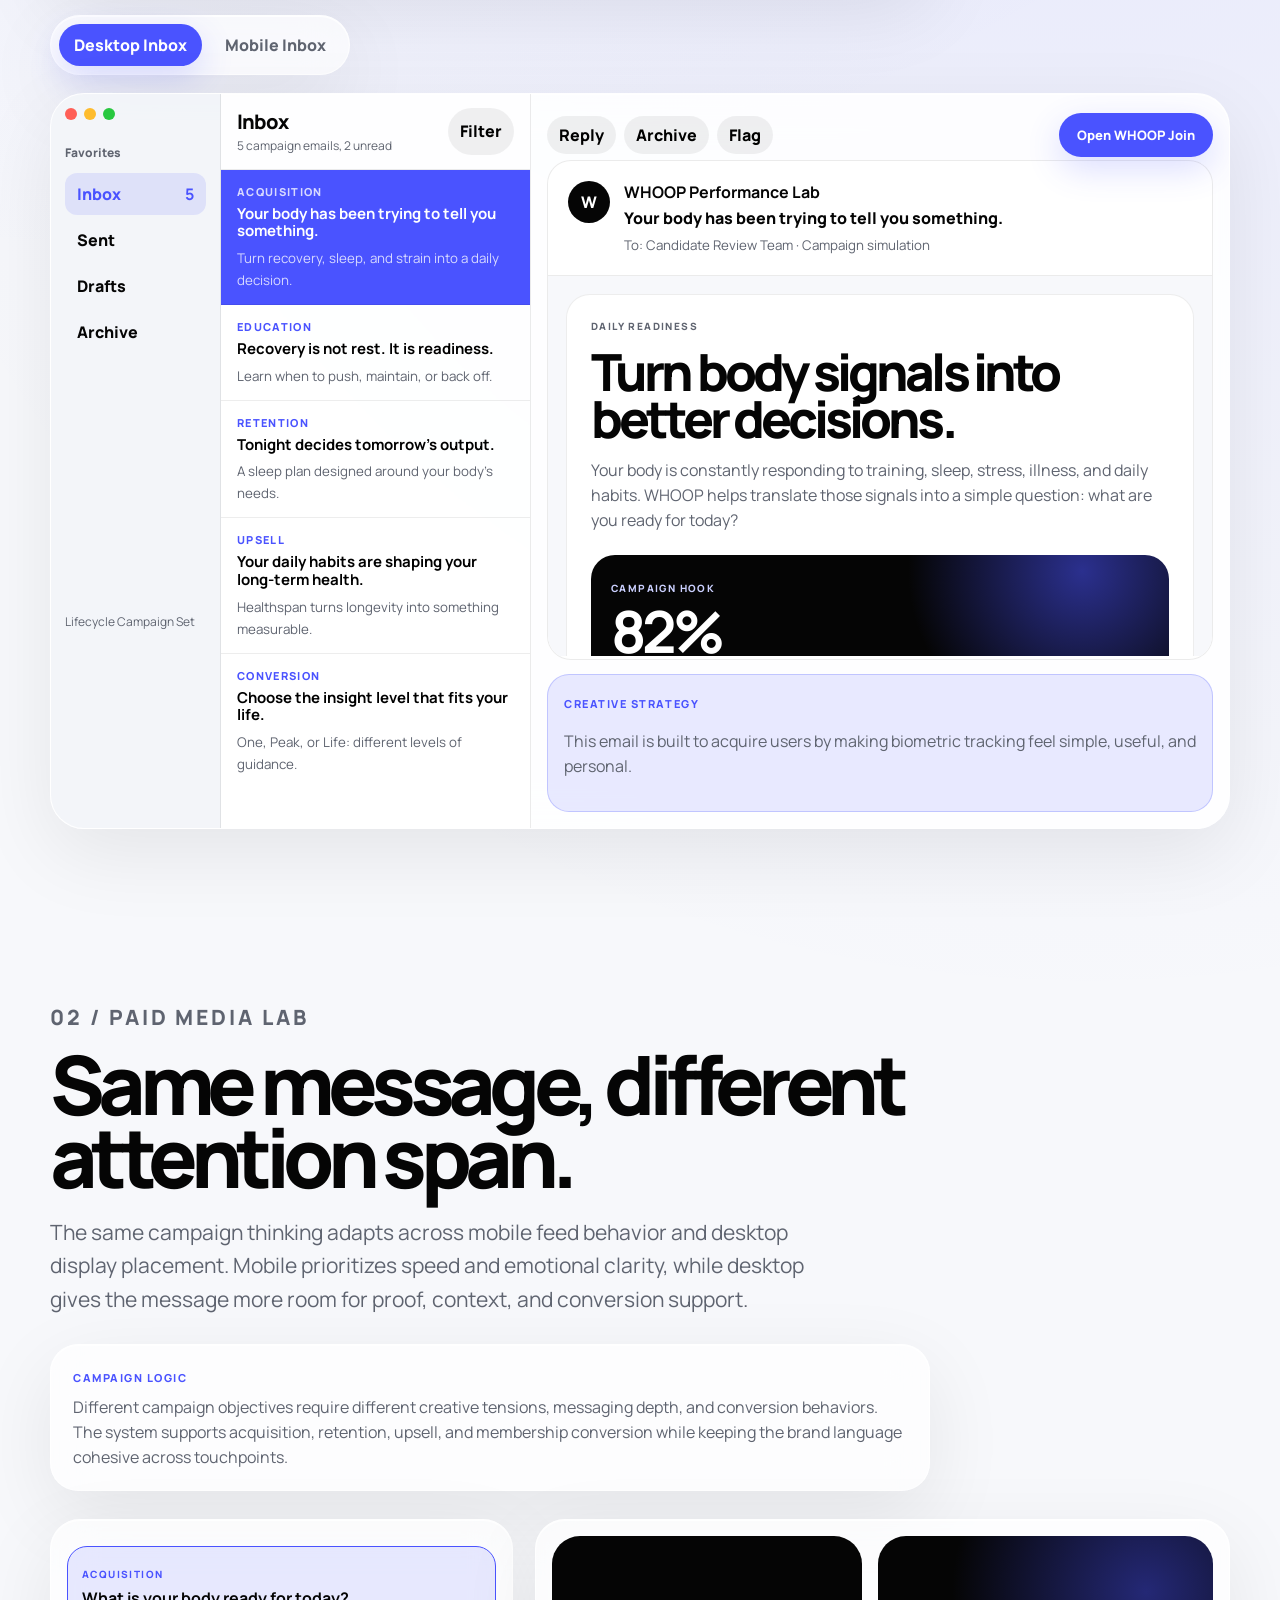
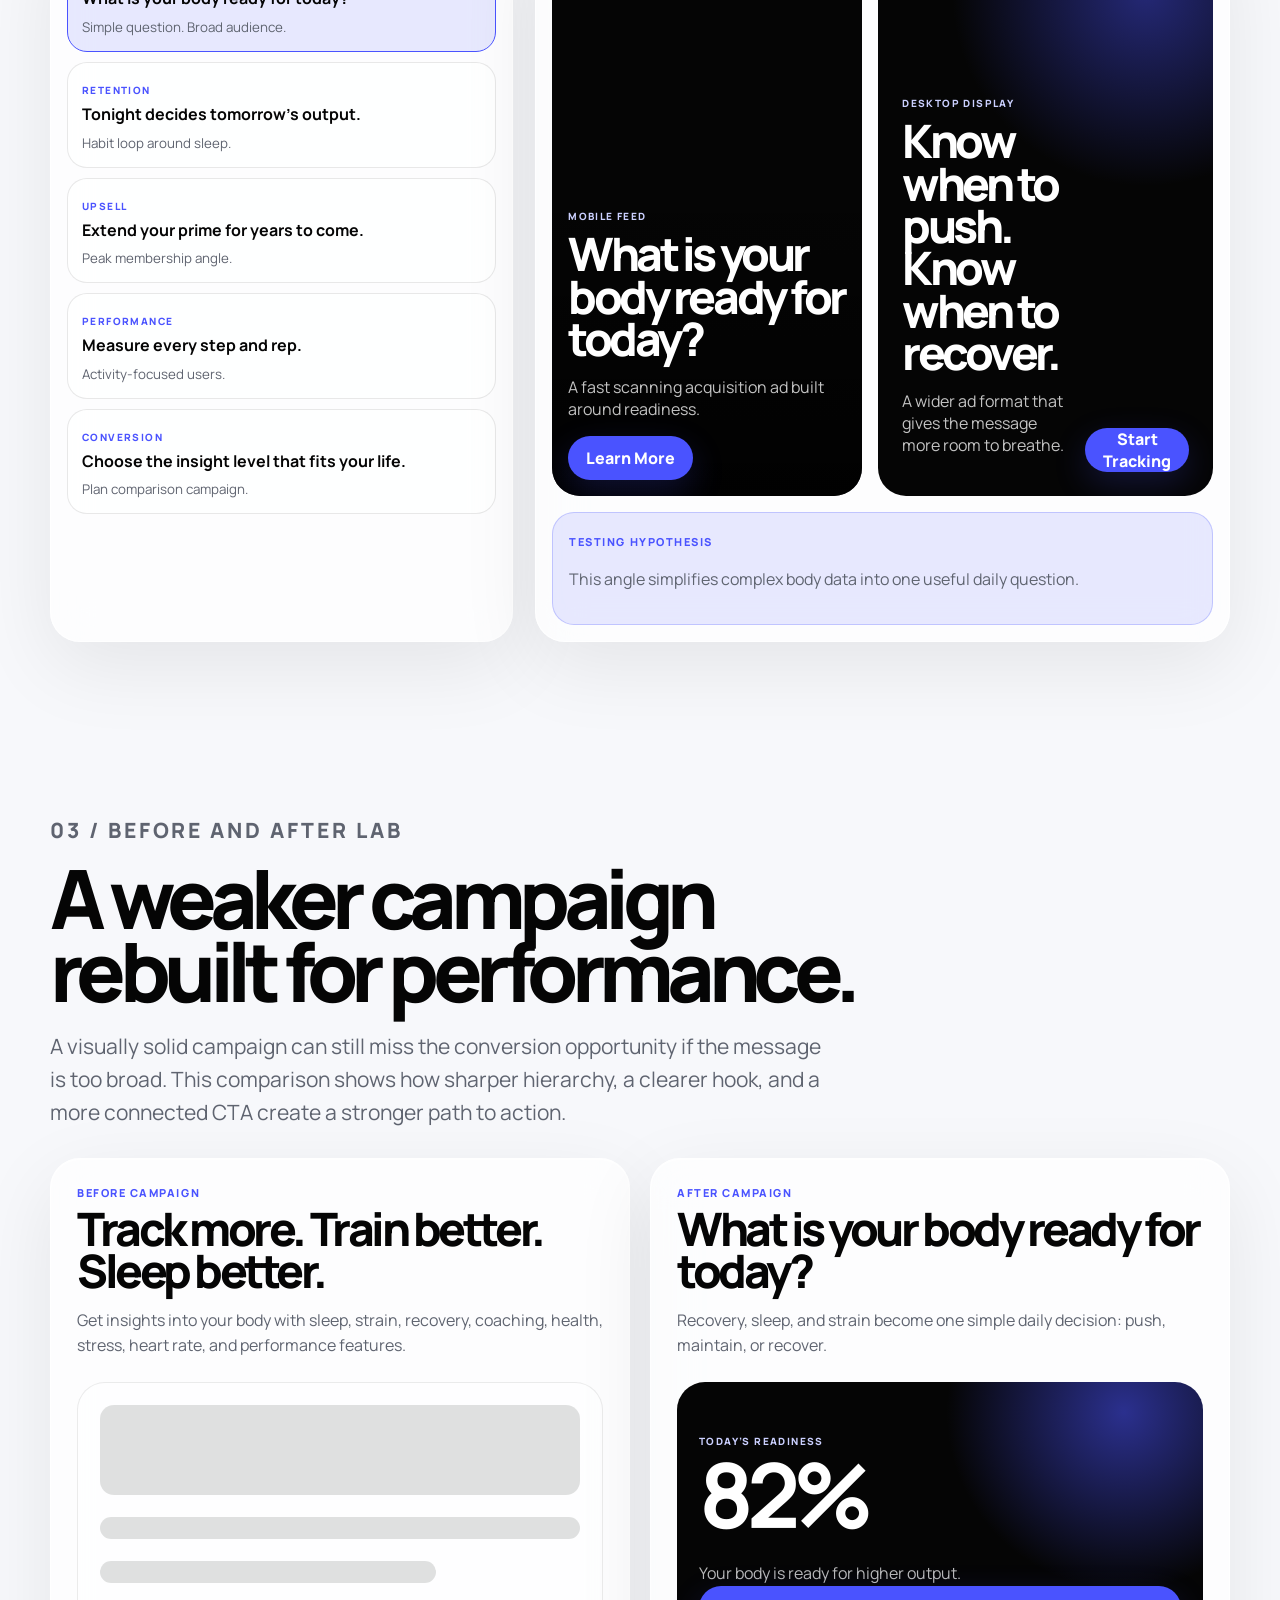
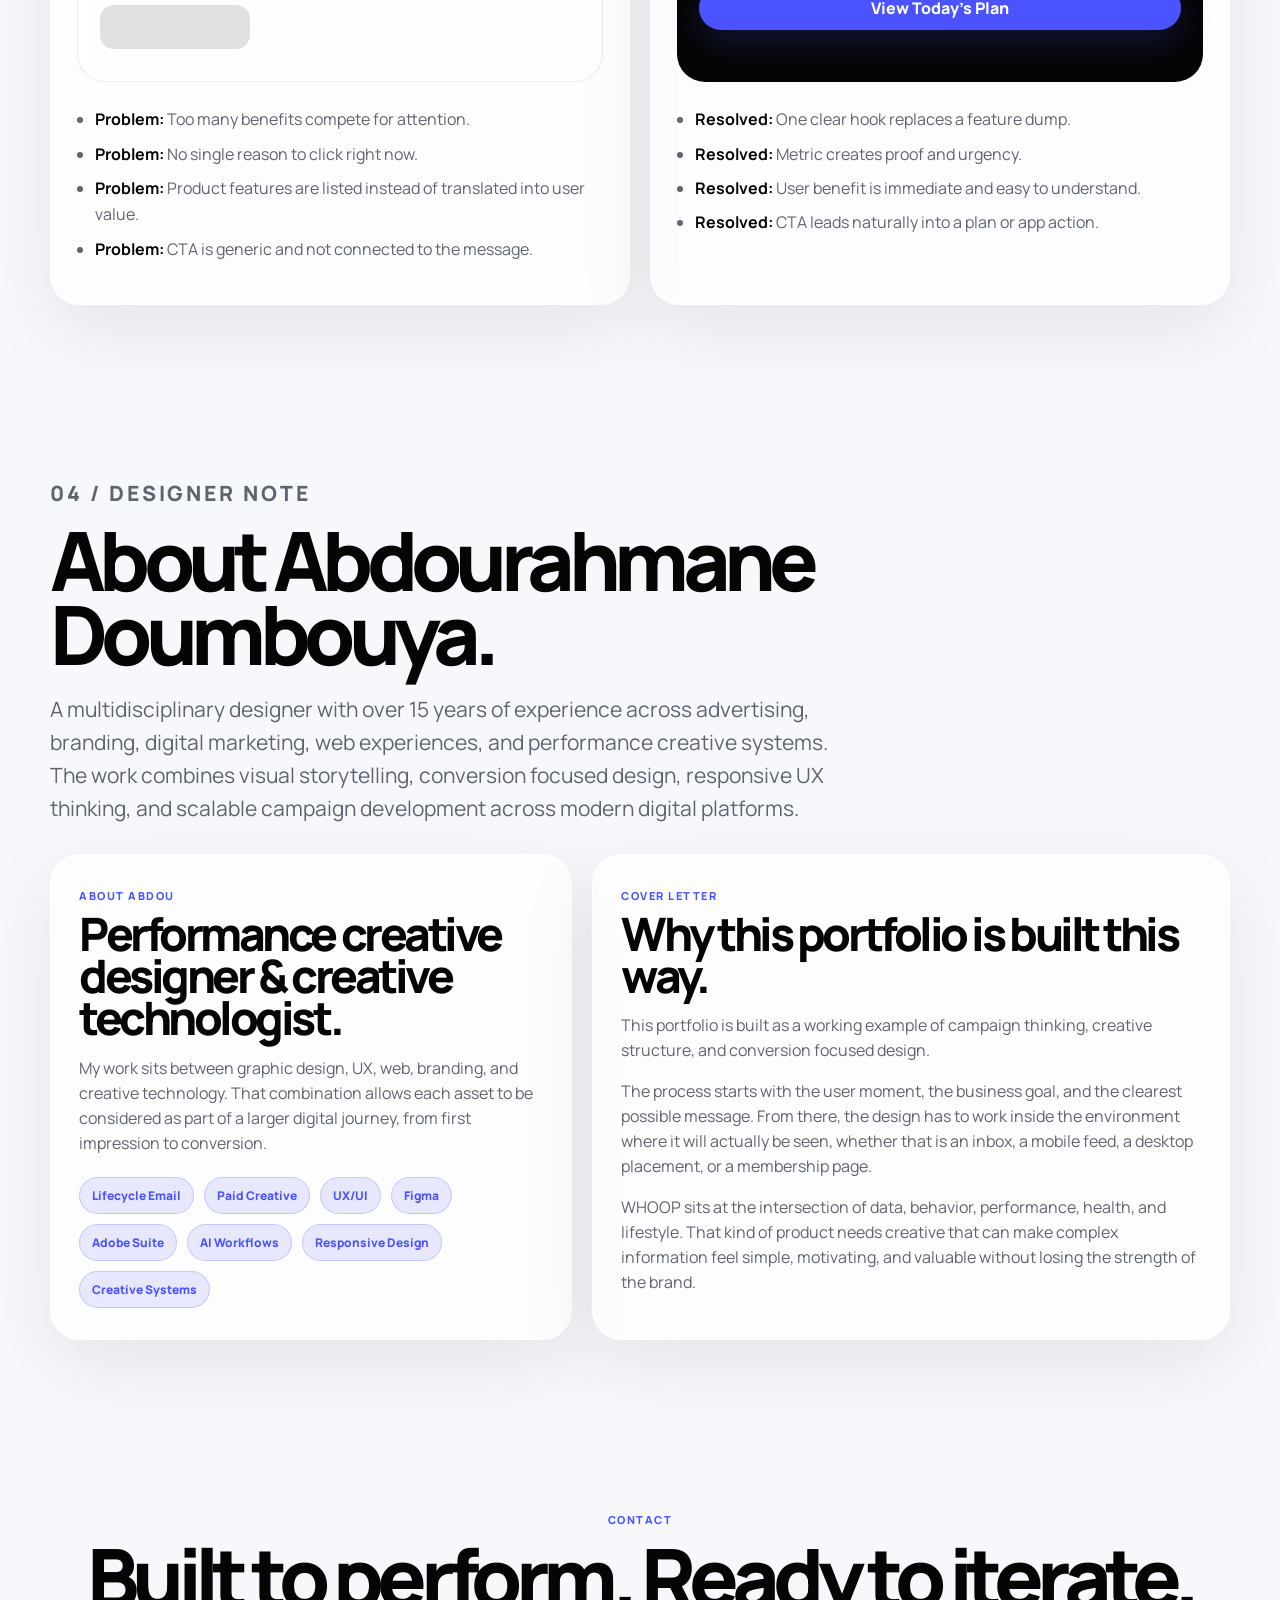
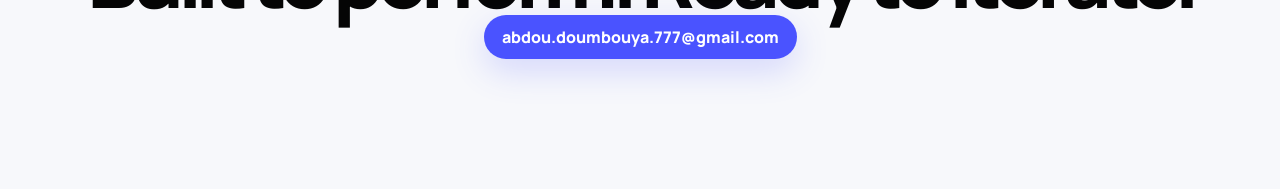
==== commit 567a96d2: "Update index.html" ====
--- a/index.html
+++ b/index.html
@@ -394,7 +394,7 @@
     <section id="contact" class="section contact-section">
       <p class="eyebrow">Contact</p>
       <h2>Built to perform. Ready to iterate.</h2>
-      <a class="btn primary" href="mailto:caliph.safe@gmail.com">caliph.safe@gmail.com</a>
+      <a class="btn primary" href="mailto:abdou.doumbouya.777@gmail.com">abdou.doumbouya.777@gmail.com</a>
     </section>
   </main>
 
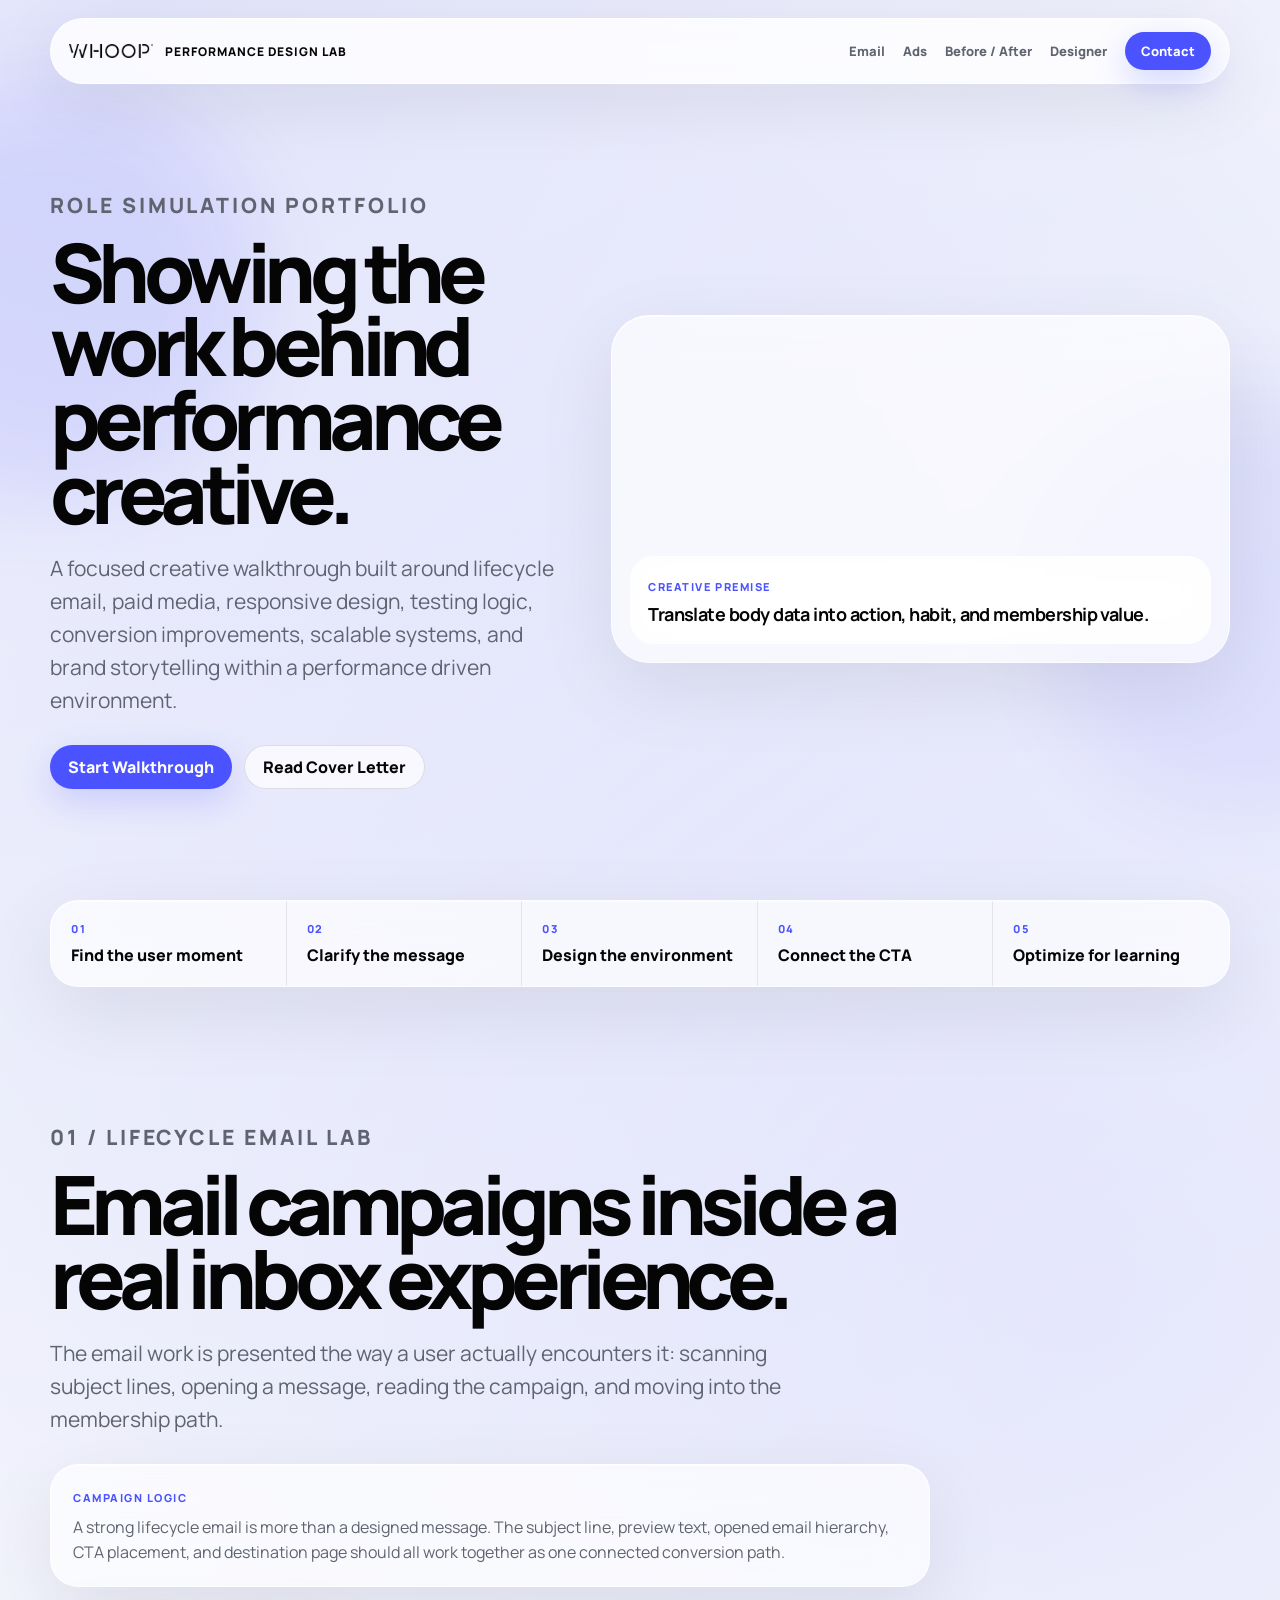
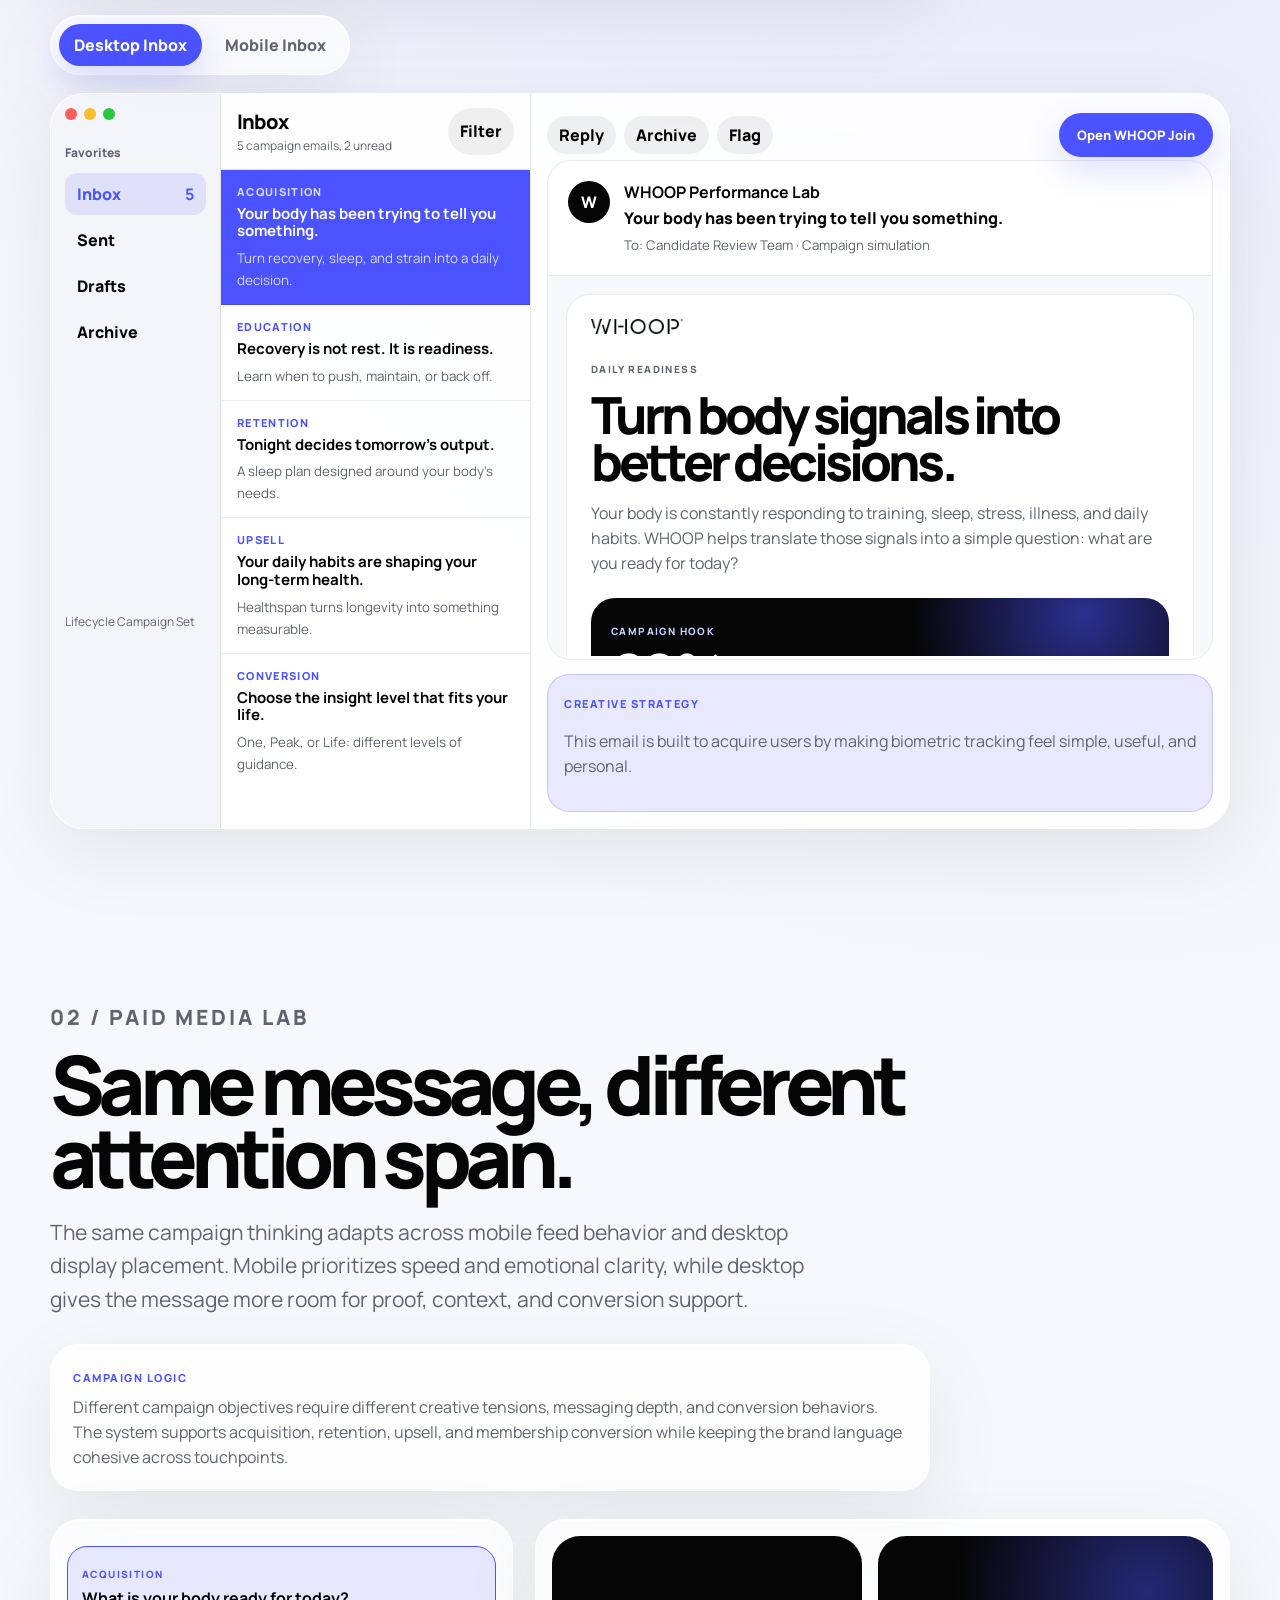
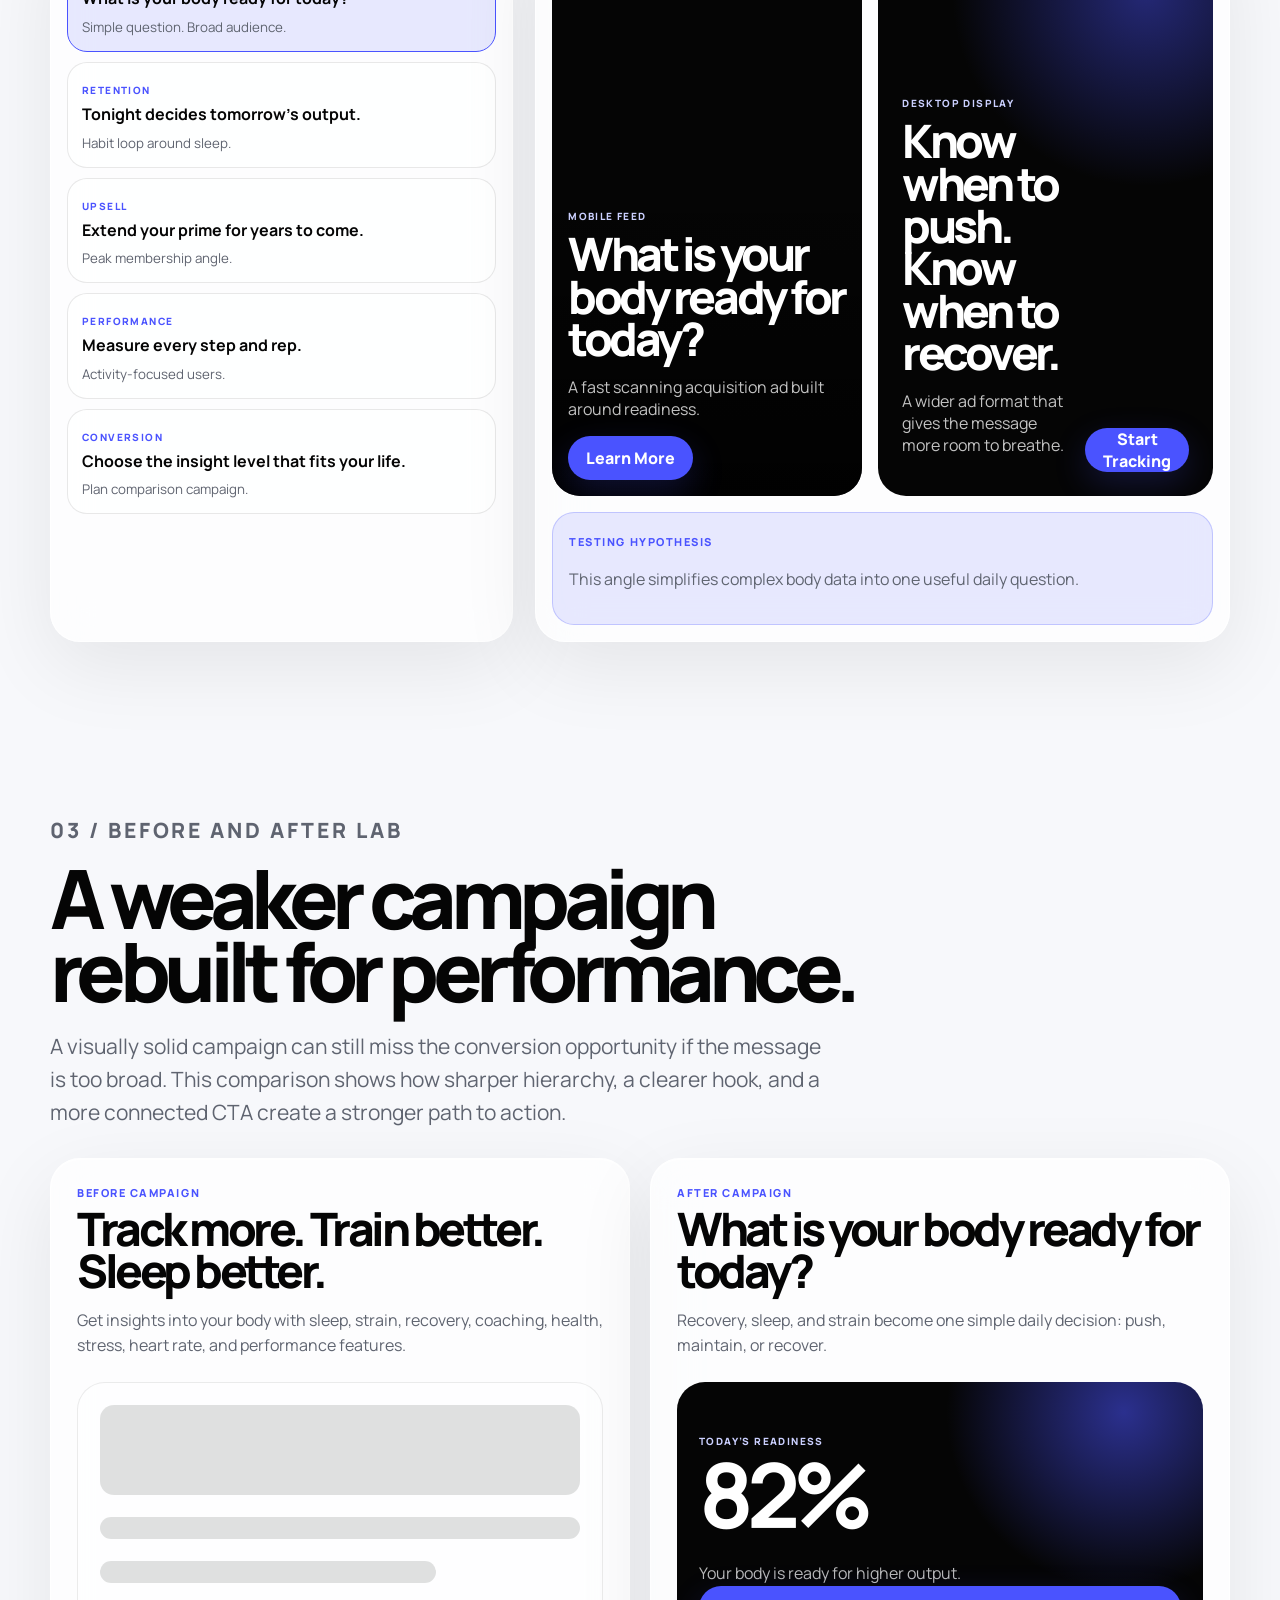
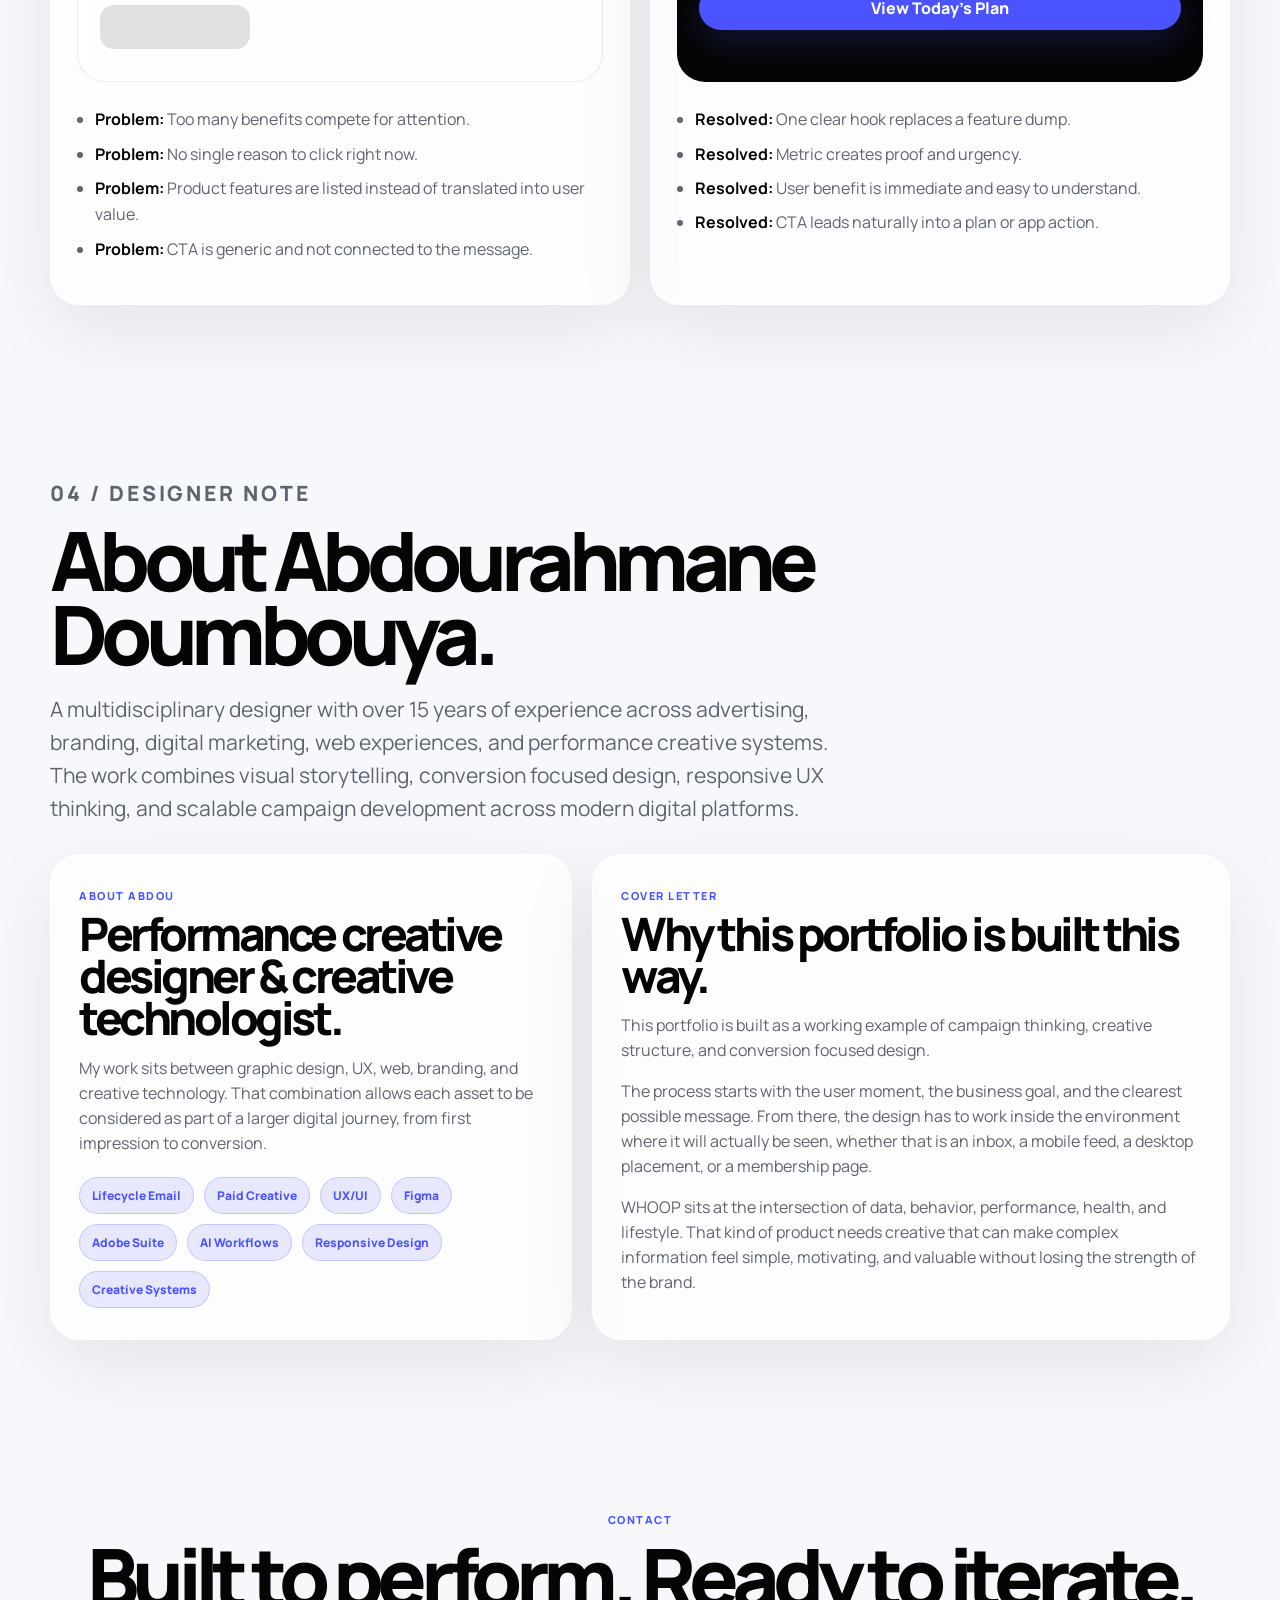
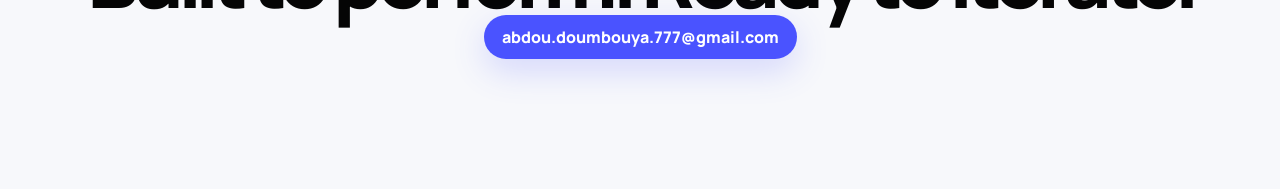
==== commit bf7b04a7: "Update index.html" ====
--- a/index.html
+++ b/index.html
@@ -158,7 +158,13 @@
 
             <div class="opened-email-scroll">
               <div class="opened-email-content">
+
+                <div class="email-brand-row">
+                  <img src="img/whoop_logo.png" alt="WHOOP logo" />
+                </div>
+
                 <p class="eyebrow small" id="emailKicker">Daily Readiness</p>
+
                 <h3 id="emailHeadline">Turn body signals into better decisions.</h3>
 
                 <p id="emailCopy">
@@ -201,38 +207,71 @@
       <section class="mobile-mail-demo glass-card email-view-panel email-mobile-view">
         <div class="mobile-mail-top">
           <span>Mobile inbox view</span>
-          <strong>Same campaign, phone first behavior.</strong>
+          <strong>Same campaign, one phone experience.</strong>
         </div>
 
-        <div class="mobile-mail-grid">
-          <div class="mobile-inbox-phone">
-            <div class="phone-speaker"></div>
+        <div class="single-mobile-mail-phone" id="mobileMailPhone">
+
+          <div class="phone-speaker"></div>
+
+          <div class="mobile-screen mobile-screen-inbox active" id="mobileInboxScreen">
+
             <div class="mobile-inbox-title">
               <span>Inbox</span>
               <strong>Today</strong>
             </div>
+
             <div id="mobileCampaignList"></div>
           </div>
 
-          <div class="mobile-open-phone">
-            <div class="phone-speaker"></div>
+          <div class="mobile-screen mobile-screen-open" id="mobileOpenScreen">
+
+            <button class="mobile-back-btn" type="button" id="mobileBackBtn">
+              Back to Inbox
+            </button>
+
             <div class="mobile-open-header">
-              <strong id="mobileEmailSubject">Your body has been trying to tell you something.</strong>
+              <img src="img/whoop_logo.png" alt="WHOOP logo" />
+
+              <strong id="mobileEmailSubject">
+                Your body has been trying to tell you something.
+              </strong>
+
               <small>WHOOP Performance Lab</small>
             </div>
 
             <div class="mobile-open-scroll">
-              <p class="eyebrow small" id="mobileEmailKicker">Daily Readiness</p>
-              <h3 id="mobileEmailHeadline">Turn body signals into better decisions.</h3>
+
+              <p class="eyebrow small" id="mobileEmailKicker">
+                Daily Readiness
+              </p>
+
+              <h3 id="mobileEmailHeadline">
+                Turn body signals into better decisions.
+              </h3>
+
               <p id="mobileEmailCopy">
                 Your body is constantly responding to training, sleep, stress, illness, and daily habits.
               </p>
+
               <div class="metric-card dark">
                 <span id="mobileMetricLabel">Campaign Hook</span>
+
                 <strong id="mobileMetric">82%</strong>
-                <p id="mobileMetricText">Recovery becomes a clear readiness signal.</p>
+
+                <p id="mobileMetricText">
+                  Recovery becomes a clear readiness signal.
+                </p>
               </div>
-              <a href="https://join.whoop.com/us/en/" target="_blank" rel="noopener" class="email-cta">Join Now</a>
+
+              <a
+                href="https://join.whoop.com/us/en/"
+                target="_blank"
+                rel="noopener"
+                class="email-cta"
+              >
+                Join Now
+              </a>
             </div>
           </div>
         </div>
@@ -261,10 +300,18 @@
         <div class="ad-stage glass-card">
           <div class="mobile-feed-ad">
             <video id="adMobileVideo" src="img/whoop_9x16.mp4" autoplay muted loop playsinline></video>
+
             <div class="mobile-ad-copy">
               <span id="adMobileLabel">Mobile Feed</span>
-              <h3 id="adMobileHeadline">What is your body ready for today?</h3>
-              <p id="adMobileCopy">A fast scanning acquisition ad built around readiness.</p>
+
+              <h3 id="adMobileHeadline">
+                What is your body ready for today?
+              </h3>
+
+              <p id="adMobileCopy">
+                A fast scanning acquisition ad built around readiness.
+              </p>
+
               <button id="adMobileCta">Learn More</button>
             </div>
           </div>
@@ -272,14 +319,22 @@
           <div class="desktop-ad">
             <div>
               <span id="adDesktopLabel">Desktop Display</span>
-              <h3 id="adDesktopHeadline">Know when to push. Know when to recover.</h3>
-              <p id="adDesktopCopy">A wider ad format that gives the message more room to breathe.</p>
-            </div>
+
+              <h3 id="adDesktopHeadline">
+                Know when to push. Know when to recover.
+              </h3>
+
+              <p id="adDesktopCopy">
+                A wider ad format that gives the message more room to breathe.
+              </p>
+            </div>
+
             <button id="adDesktopCta">Start Tracking</button>
           </div>
 
           <div class="strategy-note ad-note">
             <span>Testing hypothesis</span>
+
             <p id="adWhy">
               This angle simplifies complex body data into one useful daily question.
             </p>
@@ -291,7 +346,9 @@
     <section id="optimization-lab" class="section">
       <div class="section-heading">
         <p class="eyebrow">03 / Before and After Lab</p>
+
         <h2>A weaker campaign rebuilt for performance.</h2>
+
         <p>
           A visually solid campaign can still miss the conversion opportunity if the message is too broad. This comparison shows how sharper hierarchy, a clearer hook, and a more connected CTA create a stronger path to action.
         </p>
@@ -300,7 +357,9 @@
       <div class="optimization-grid">
         <article class="campaign-before glass-card">
           <div class="audit-label">Before Campaign</div>
+
           <h3>Track more. Train better. Sleep better.</h3>
+
           <p>
             Get insights into your body with sleep, strain, recovery, coaching, health, stress, heart rate, and performance features.
           </p>
@@ -322,15 +381,20 @@
 
         <article class="campaign-after glass-card">
           <div class="audit-label">After Campaign</div>
+
           <h3>What is your body ready for today?</h3>
+
           <p>
             Recovery, sleep, and strain become one simple daily decision: push, maintain, or recover.
           </p>
 
           <div class="after-creative dark">
             <span>Today’s Readiness</span>
+
             <strong>82%</strong>
+
             <p>Your body is ready for higher output.</p>
+
             <button>View Today’s Plan</button>
           </div>
 
@@ -347,7 +411,9 @@
     <section id="designer-lab" class="section designer-section">
       <div class="section-heading">
         <p class="eyebrow">04 / Designer Note</p>
+
         <h2>About Abdourahmane Doumbouya.</h2>
+
         <p>
           A multidisciplinary designer with over 15 years of experience across advertising, branding, digital marketing, web experiences, and performance creative systems. The work combines visual storytelling, conversion focused design, responsive UX thinking, and scalable campaign development across modern digital platforms.
         </p>
@@ -356,7 +422,9 @@
       <div class="designer-grid">
         <article class="designer-card glass-card">
           <span>About Abdou</span>
+
           <h3>Performance creative designer & creative technologist.</h3>
+
           <p>
             My work sits between graphic design, UX, web, branding, and creative technology. That combination allows each asset to be considered as part of a larger digital journey, from first impression to conversion.
           </p>
@@ -375,7 +443,9 @@
 
         <article class="cover-letter glass-card">
           <span>Cover Letter</span>
+
           <h3>Why this portfolio is built this way.</h3>
+
           <p>
             This portfolio is built as a working example of campaign thinking, creative structure, and conversion focused design.
           </p>
@@ -393,8 +463,12 @@
 
     <section id="contact" class="section contact-section">
       <p class="eyebrow">Contact</p>
+
       <h2>Built to perform. Ready to iterate.</h2>
-      <a class="btn primary" href="mailto:abdou.doumbouya.777@gmail.com">abdou.doumbouya.777@gmail.com</a>
+
+      <a class="btn primary" href="mailto:abdou.doumbouya.777@gmail.com">
+        abdou.doumbouya.777@gmail.com
+      </a>
     </section>
   </main>
 
--- a/style.css
+++ b/style.css
@@ -1204,3 +1204,73 @@
     font-size: 52px;
   }
 }
+
+.email-brand-row {
+  display: flex;
+  align-items: center;
+  margin-bottom: 28px;
+}
+
+.email-brand-row img {
+  width: 92px;
+  height: auto;
+}
+
+.single-mobile-mail-phone {
+  width: min(390px, 100%);
+  margin: 0 auto;
+  border: 7px solid #111;
+  border-radius: 34px;
+  background: #fff;
+  padding: 16px;
+  min-height: 620px;
+  overflow: hidden;
+}
+
+.mobile-screen {
+  display: none;
+}
+
+.mobile-screen.active {
+  display: block;
+}
+
+.mobile-back-btn {
+  border: 0;
+  background: rgba(0,0,0,0.06);
+  border-radius: 999px;
+  padding: 9px 13px;
+  font-weight: 900;
+  margin-bottom: 16px;
+}
+
+.mobile-open-header img {
+  width: 88px;
+  height: auto;
+  margin-bottom: 18px;
+}
+
+.mobile-open-scroll {
+  height: 430px;
+  overflow-y: auto;
+  padding-right: 4px;
+}
+
+.mobile-open-scroll::-webkit-scrollbar {
+  width: 6px;
+}
+
+.mobile-open-scroll::-webkit-scrollbar-thumb {
+  background: rgba(0,0,0,0.16);
+  border-radius: 999px;
+}
+
+@media (max-width: 850px) {
+  .single-mobile-mail-phone {
+    min-height: 600px;
+  }
+
+  .mobile-open-scroll {
+    height: 410px;
+  }
+}
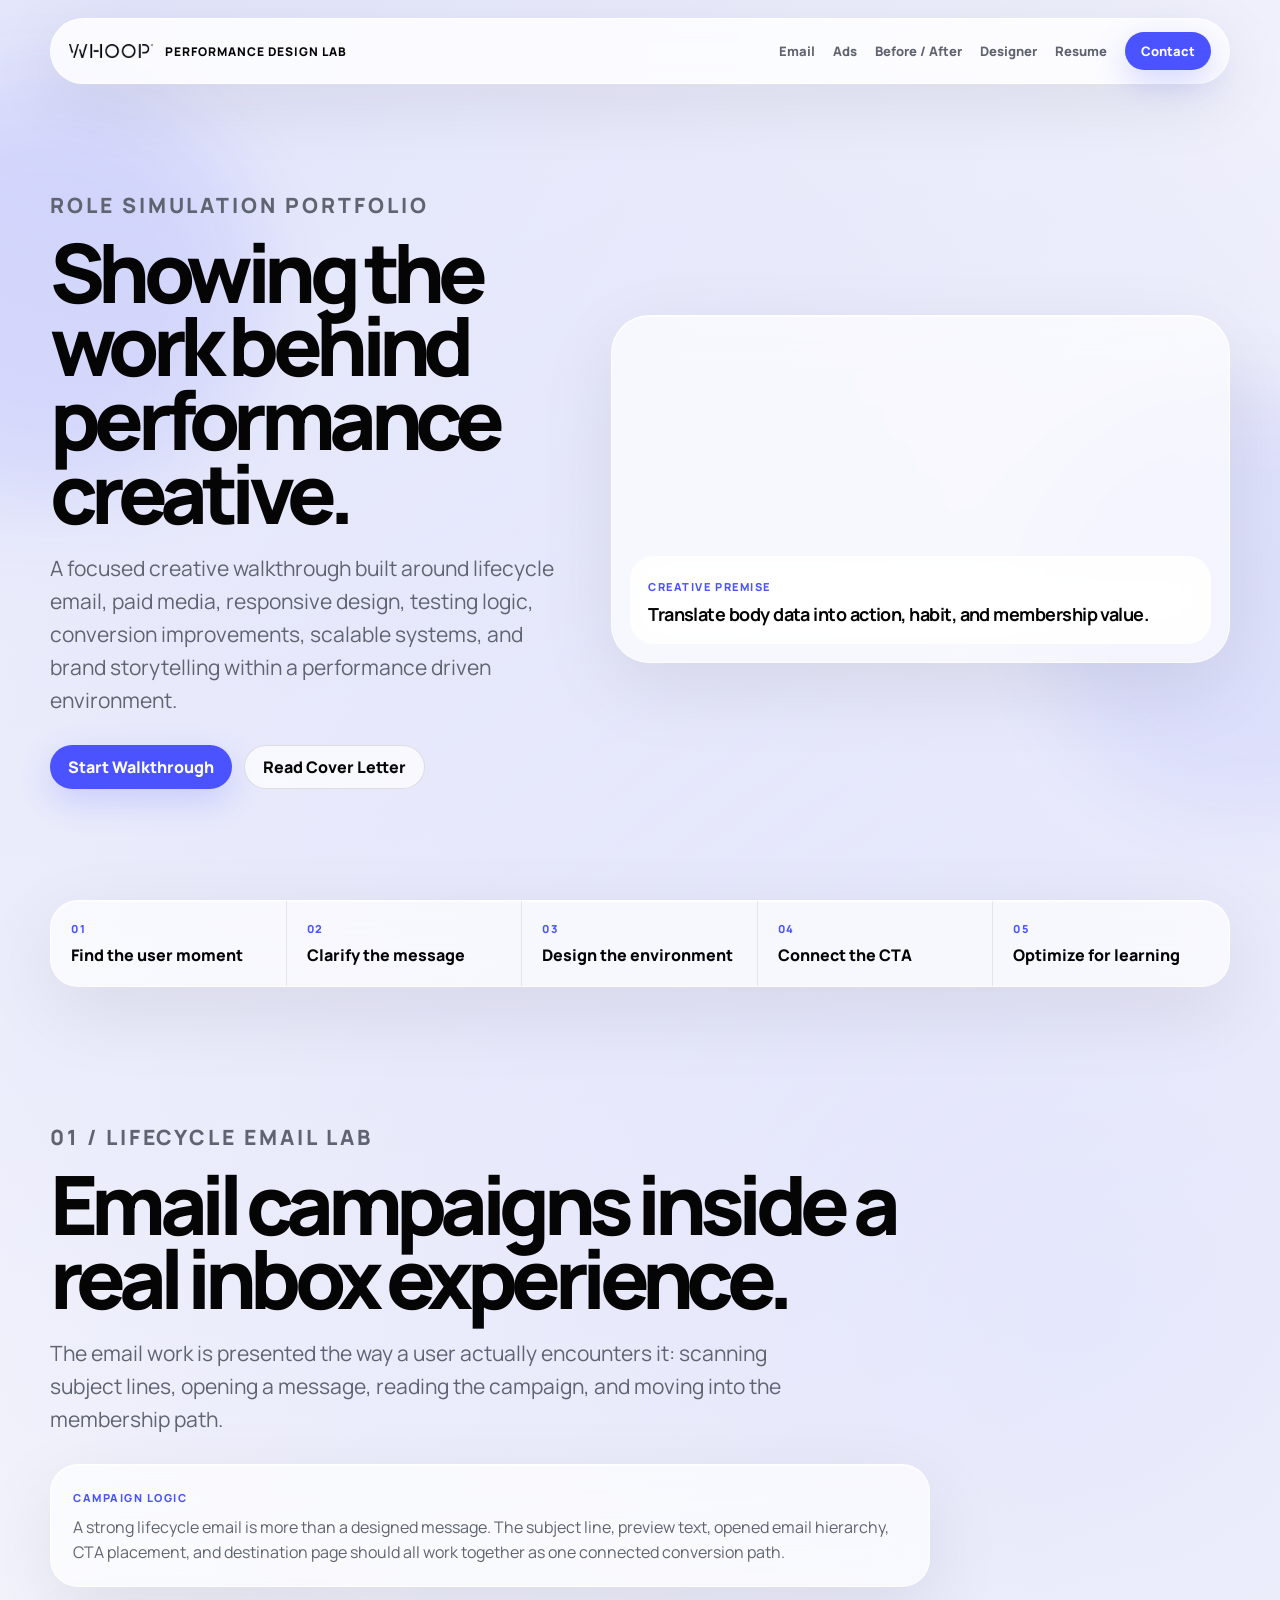
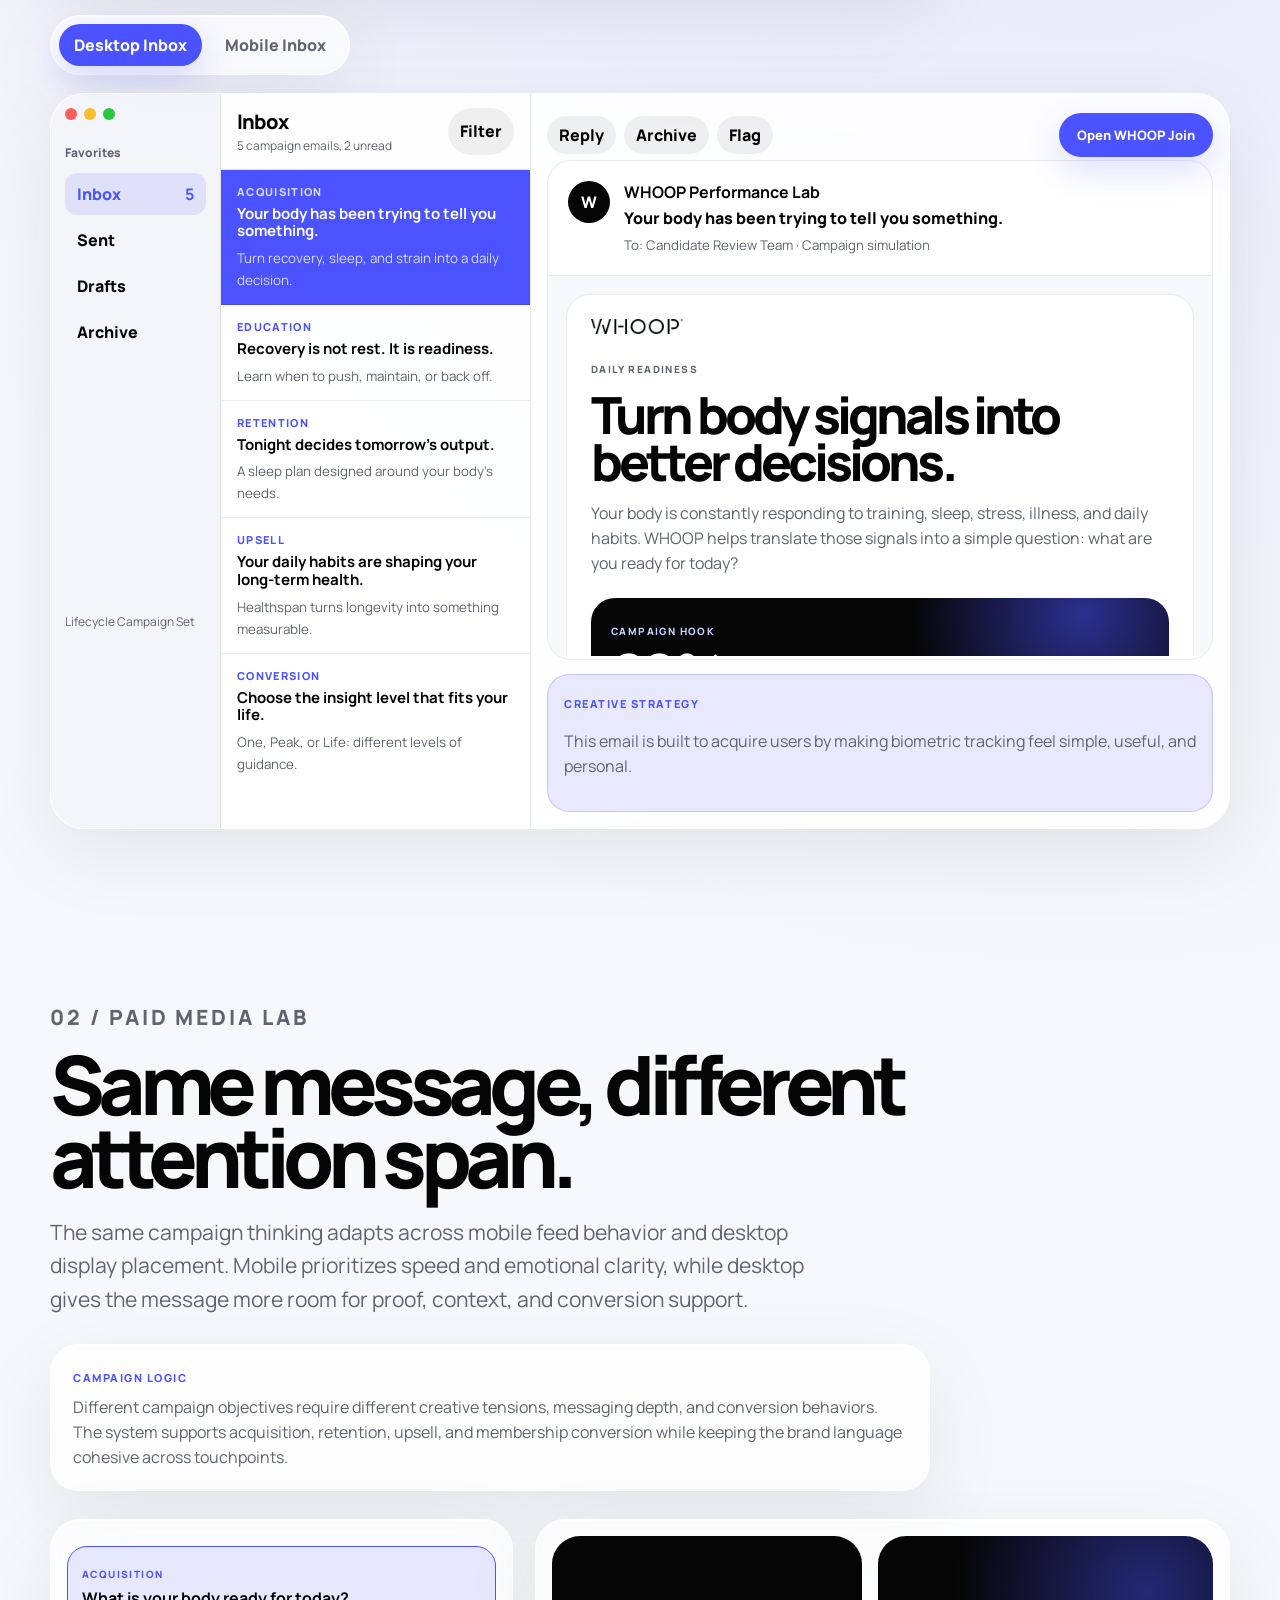
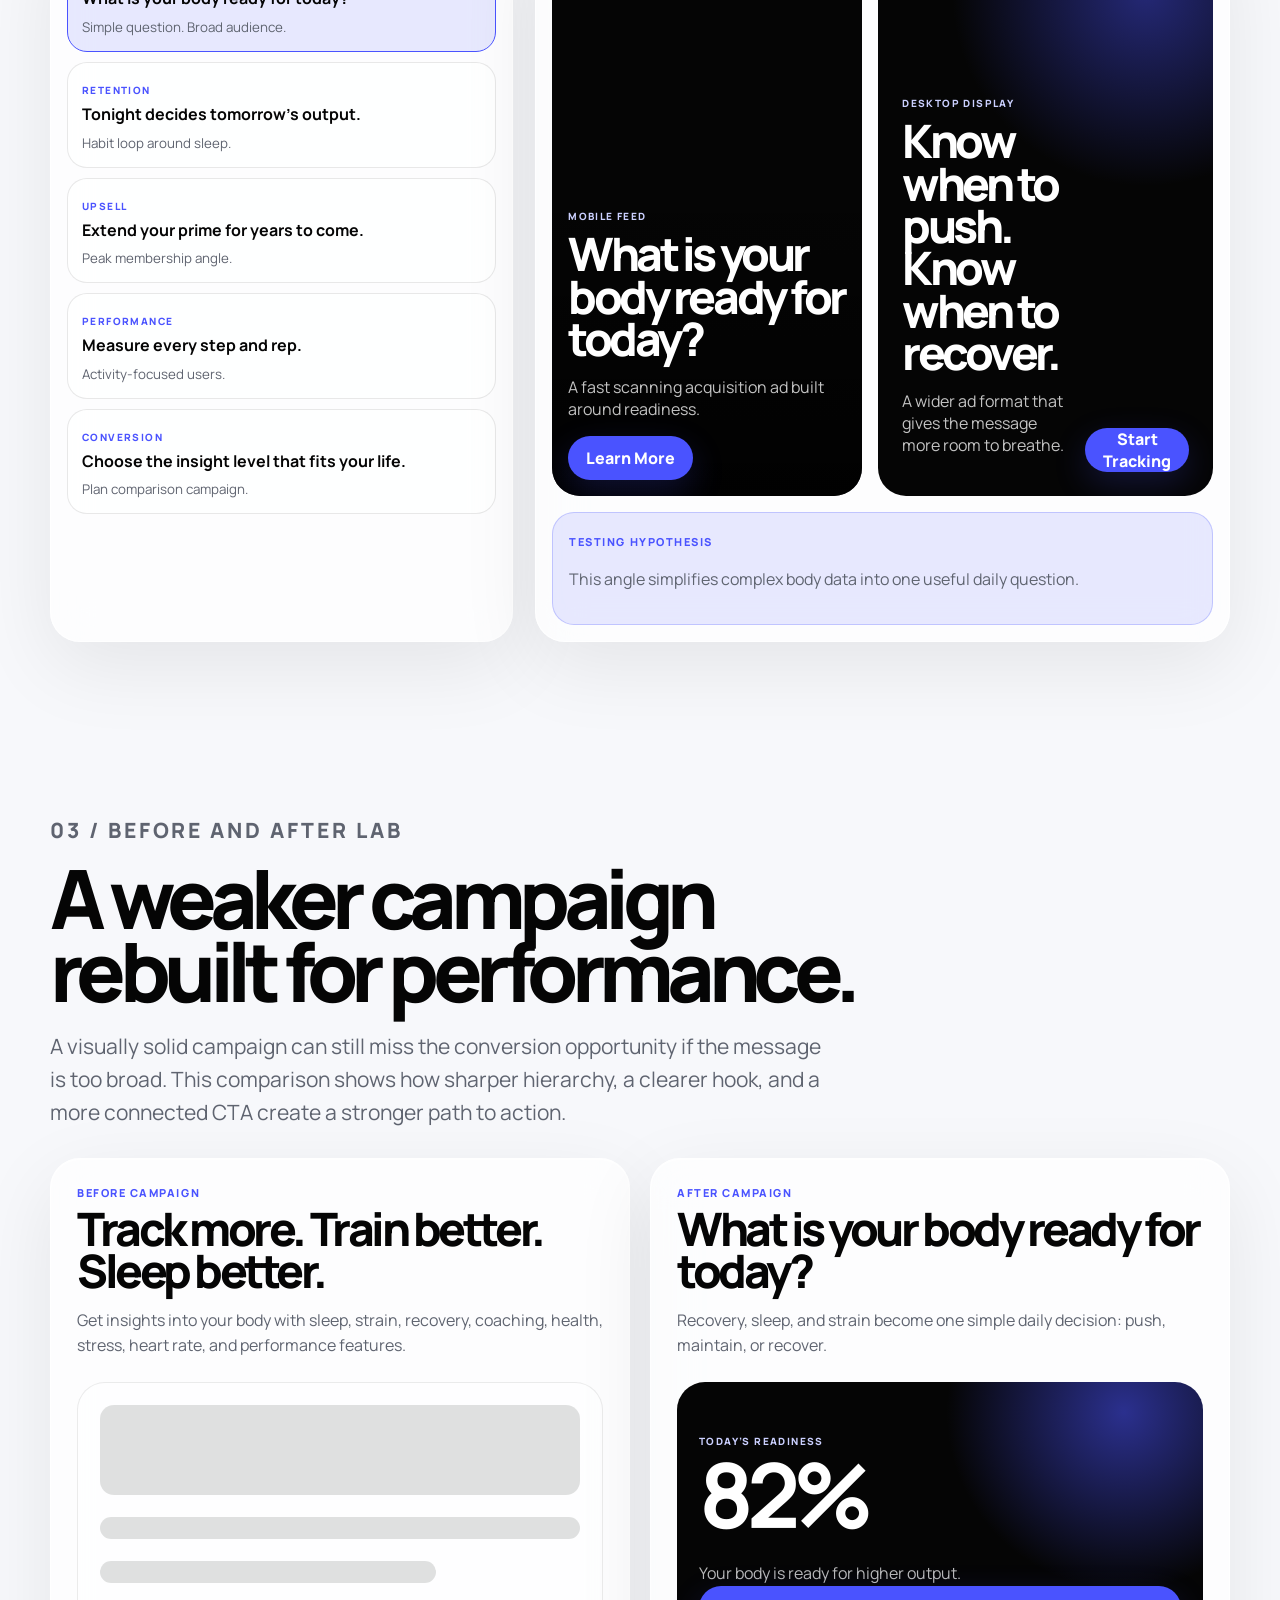
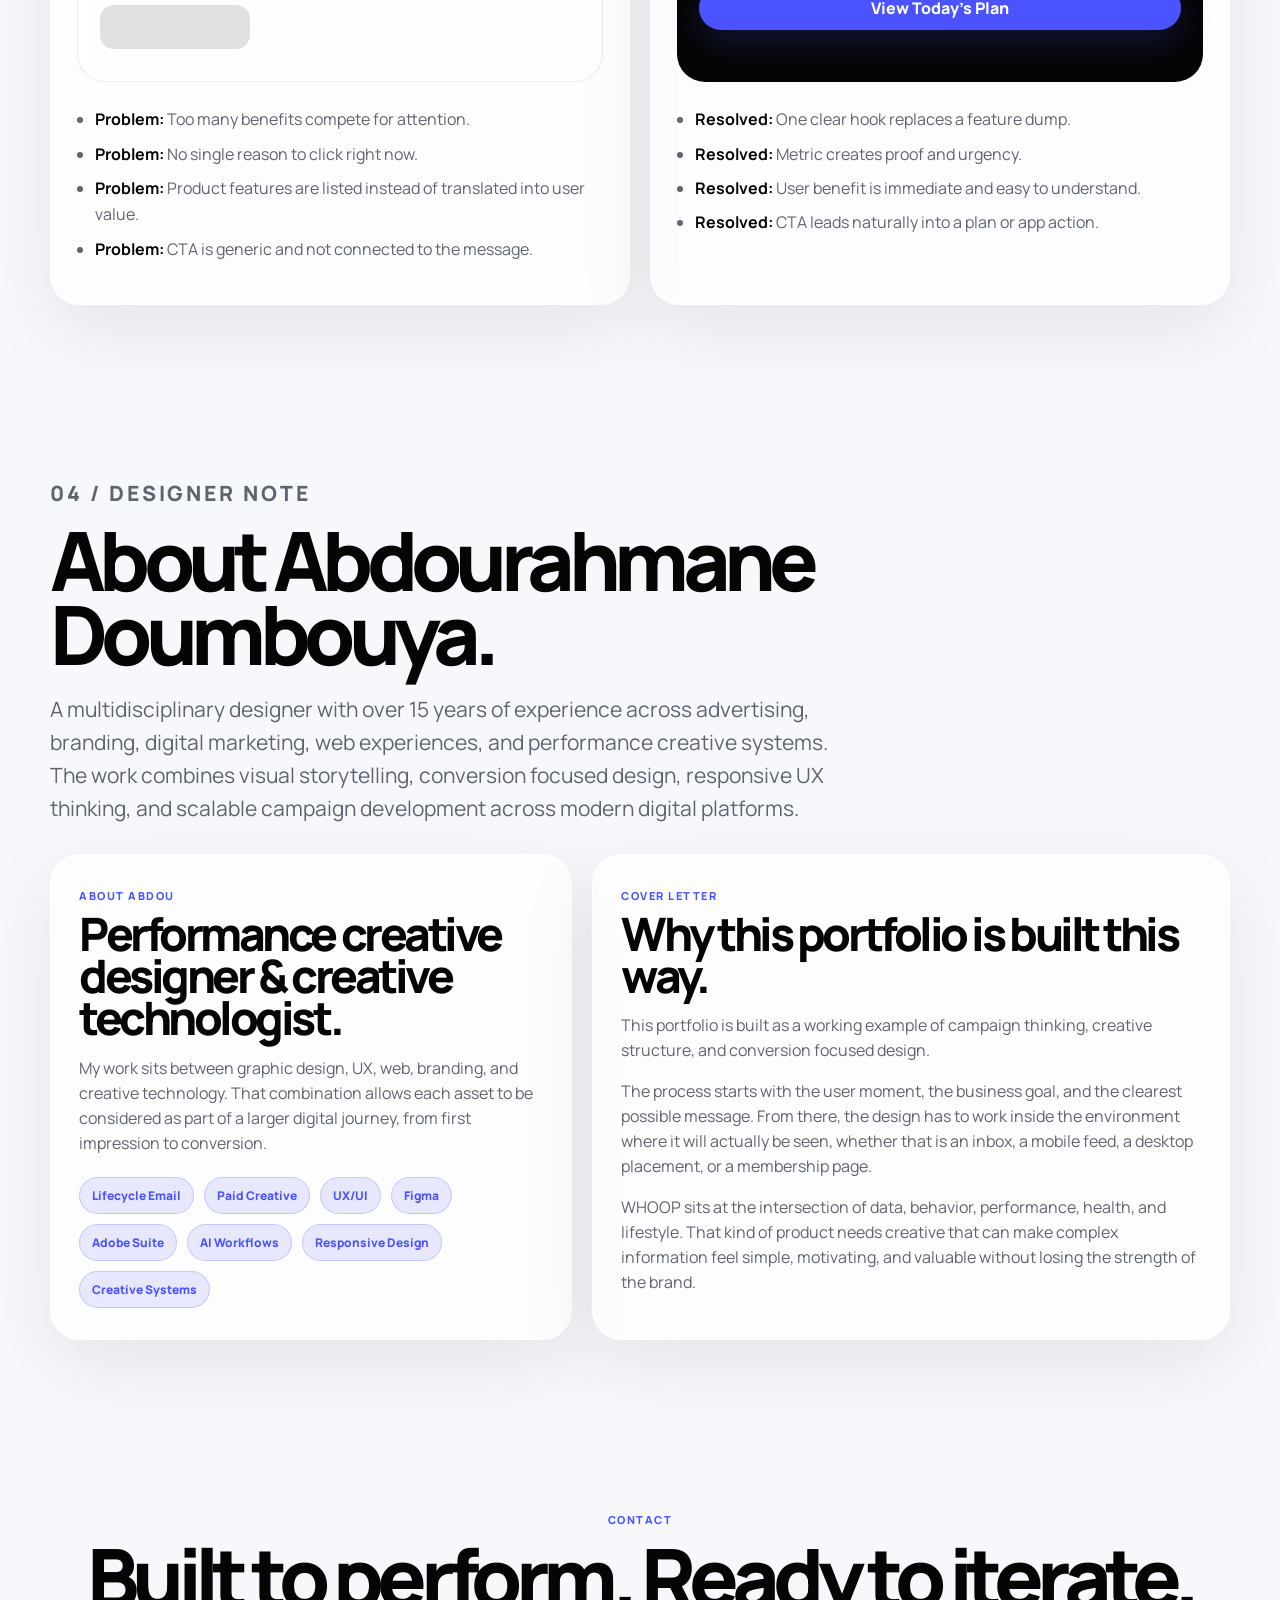
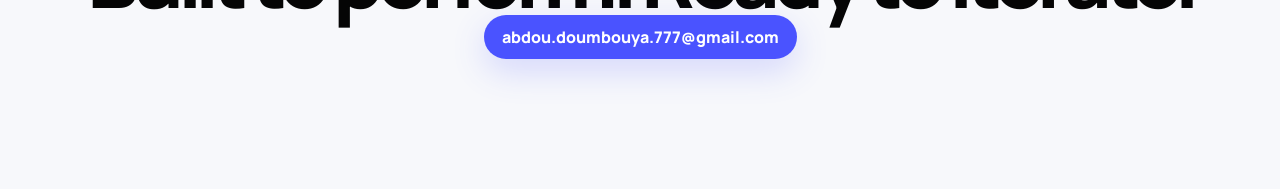
==== commit f3f45d03: "Update index.html" ====
--- a/index.html
+++ b/index.html
@@ -29,6 +29,7 @@
       <a href="#ad-lab">Ads</a>
       <a href="#optimization-lab">Before / After</a>
       <a href="#designer-lab">Designer</a>
+      <a href="resume.html">Resume</a>
       <a href="#contact" class="nav-cta">Contact</a>
     </nav>
   </header>
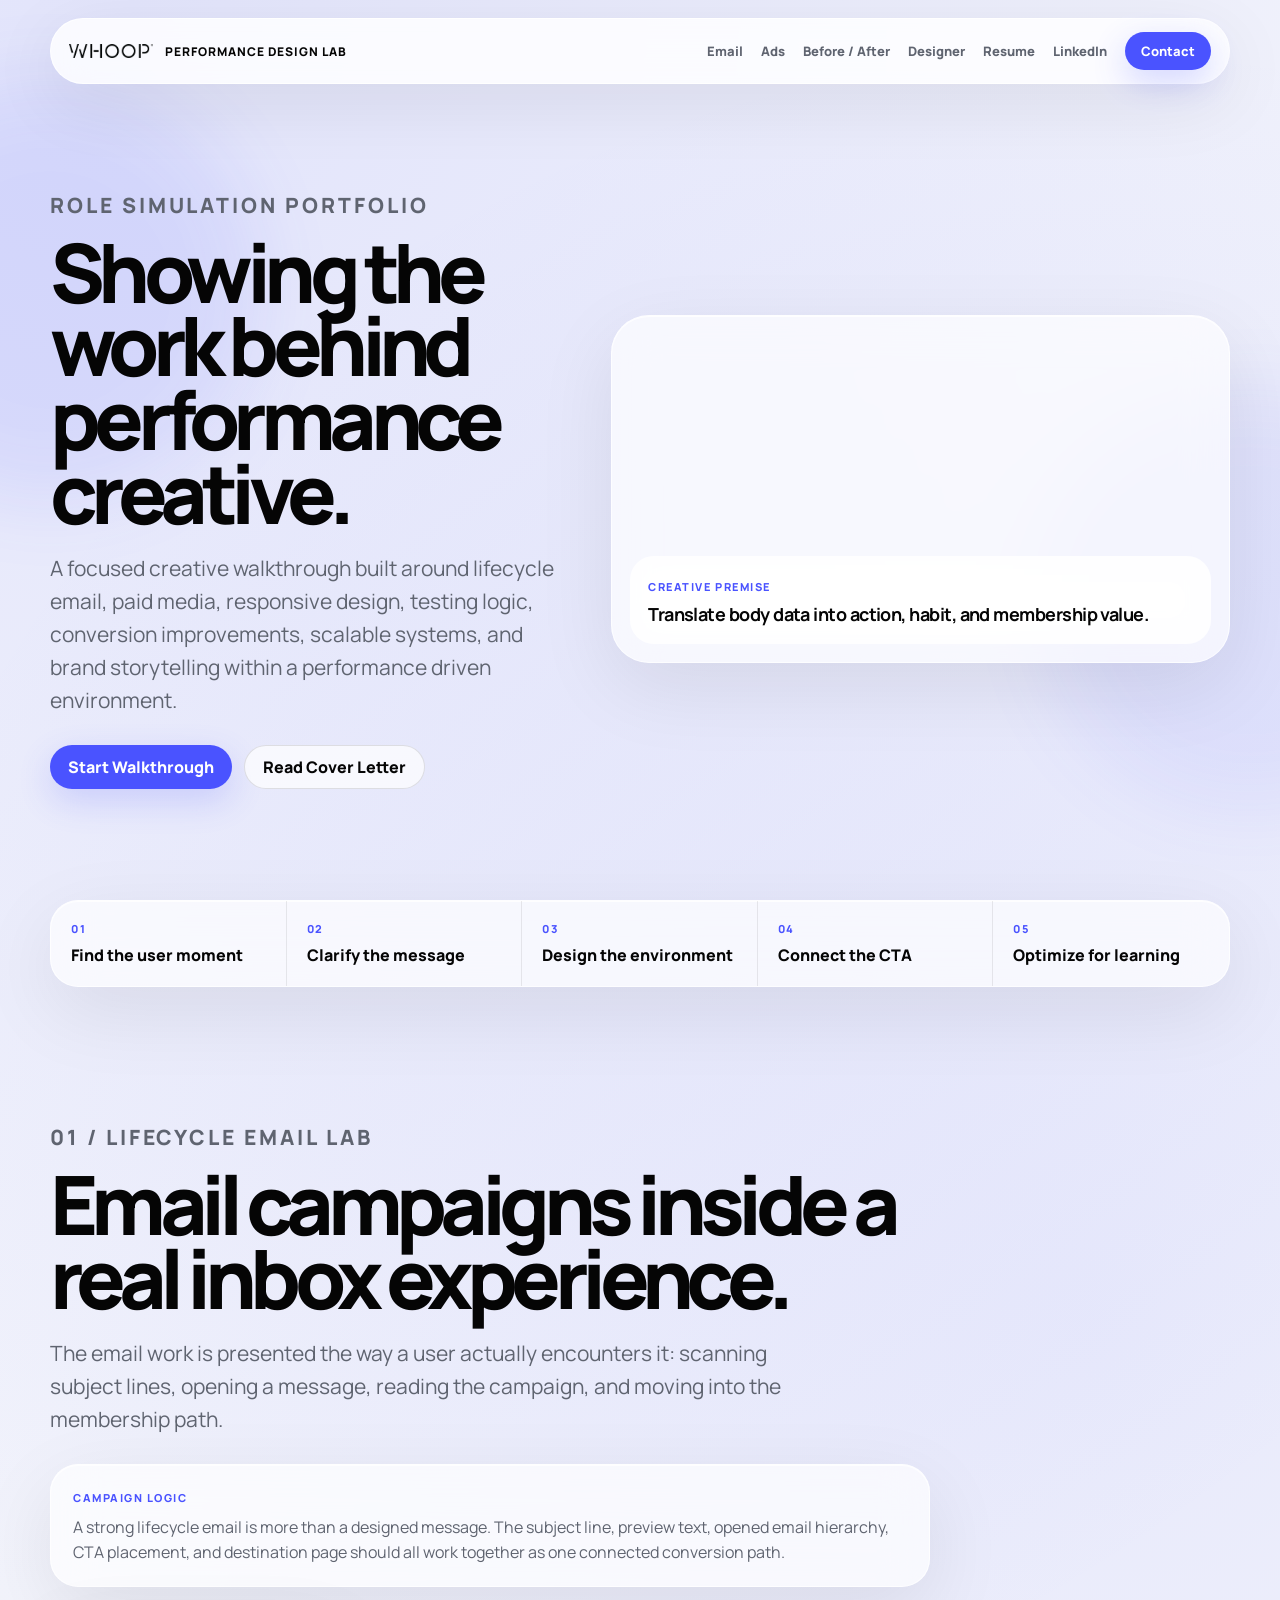
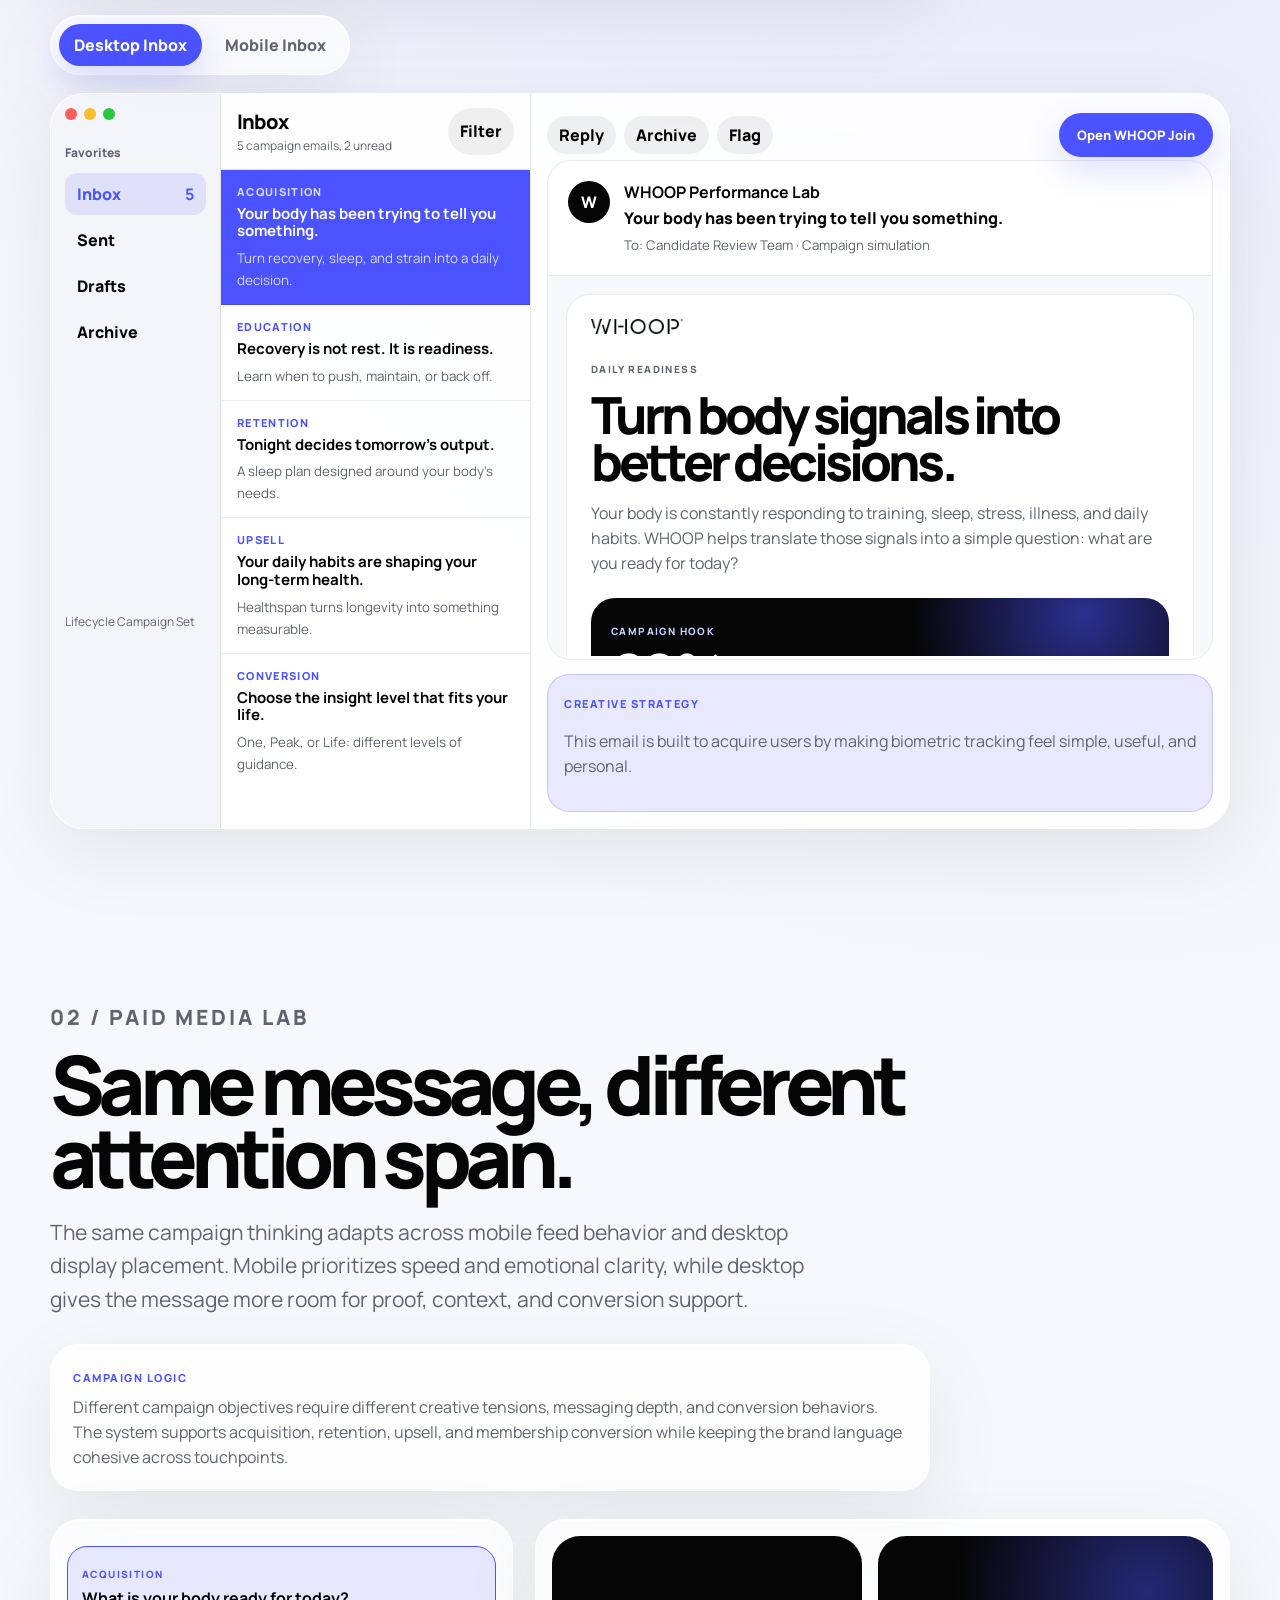
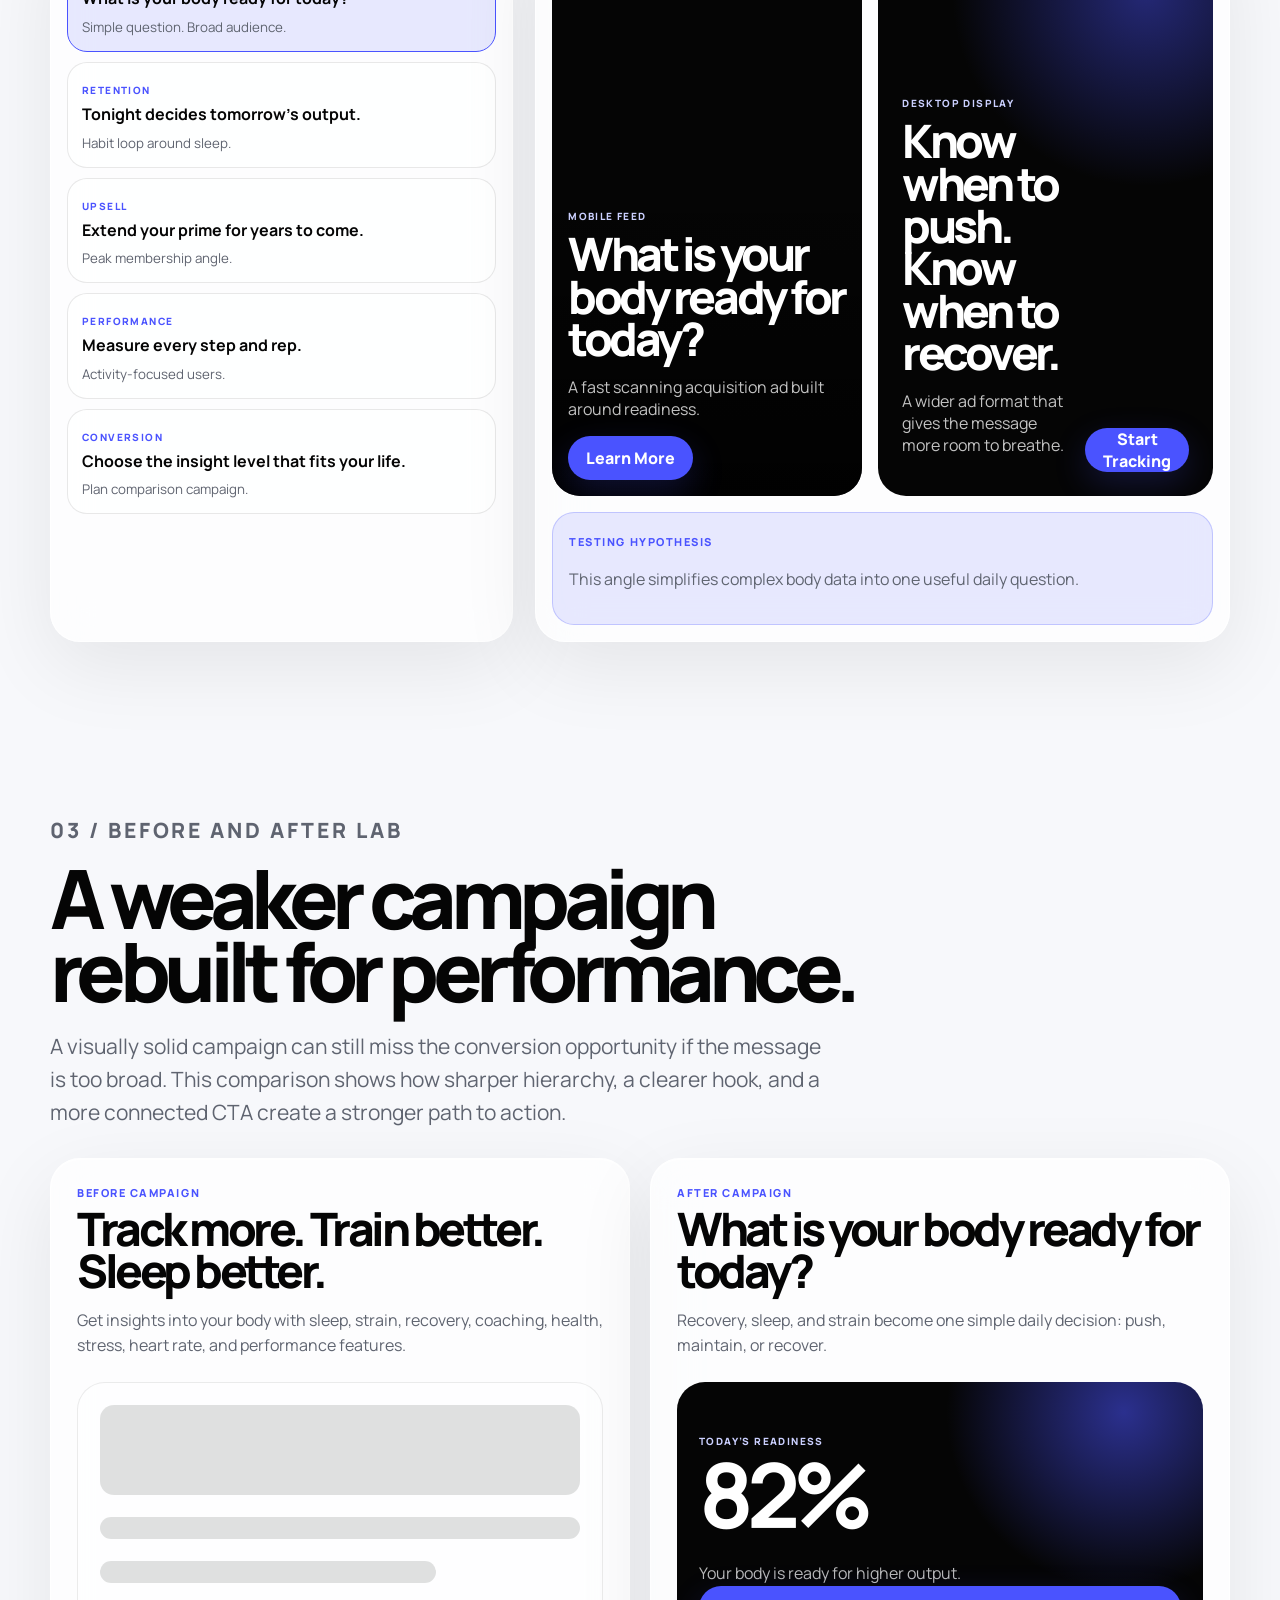
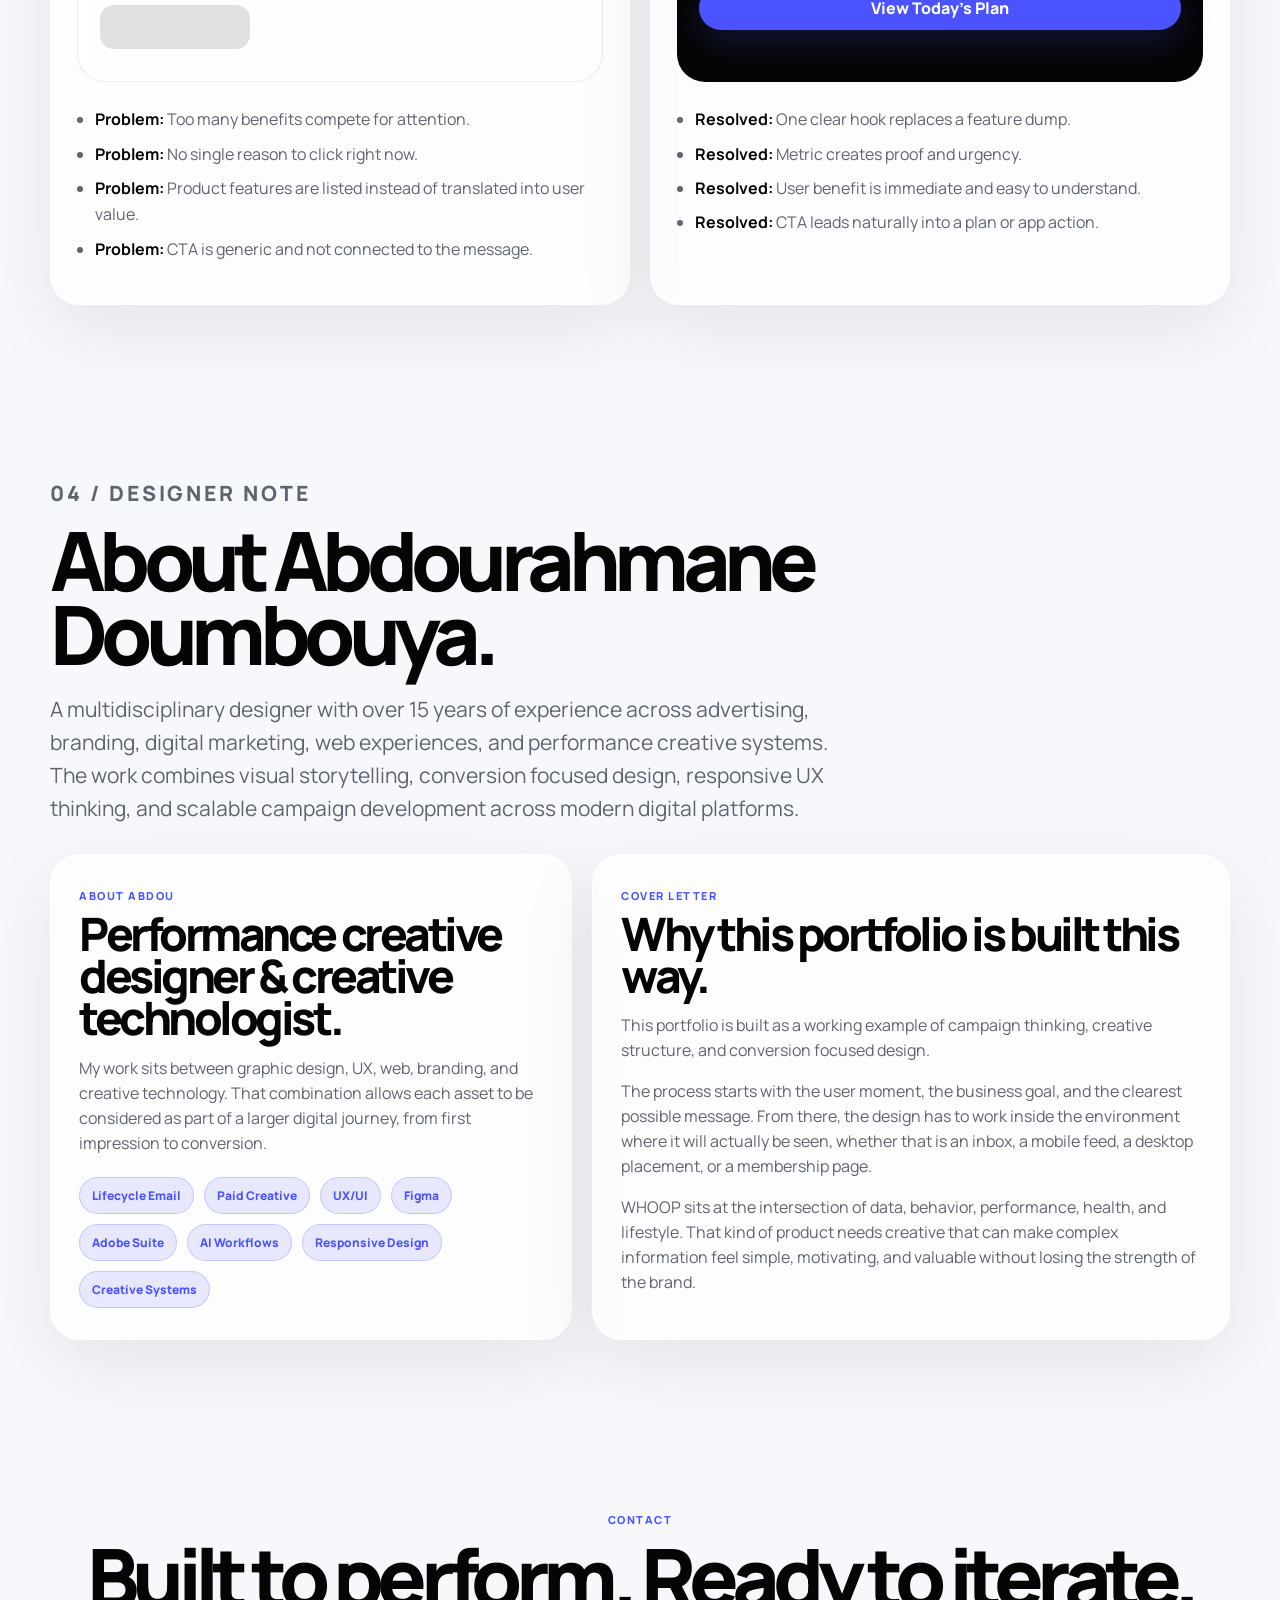
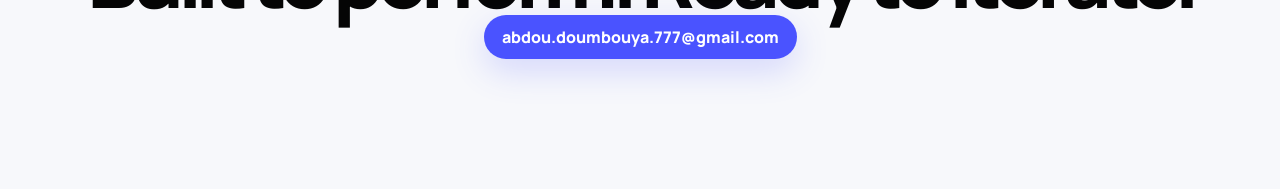
==== commit 72f3083b: "Update index.html" ====
--- a/index.html
+++ b/index.html
@@ -30,6 +30,7 @@
       <a href="#optimization-lab">Before / After</a>
       <a href="#designer-lab">Designer</a>
       <a href="resume.html">Resume</a>
+      <a href="https://www.linkedin.com/in/abdou-doumbouya-a06691350/" target="_blank" rel="noopener">LinkedIn</a>
       <a href="#contact" class="nav-cta">Contact</a>
     </nav>
   </header>
--- a/style.css
+++ b/style.css
@@ -1274,3 +1274,140 @@
     height: 410px;
   }
 }
+
+.resume-hero {
+  width: min(var(--max), calc(100% - 32px));
+  margin: 0 auto;
+  padding: 150px 0 54px;
+}
+
+.resume-hero h1 {
+  margin: 0;
+  font-size: clamp(52px, 7vw, 108px);
+  line-height: 0.88;
+  letter-spacing: -0.08em;
+}
+
+.resume-hero p {
+  color: var(--muted);
+  font-size: clamp(17px, 1.8vw, 21px);
+  line-height: 1.58;
+  max-width: 820px;
+}
+
+.resume-page {
+  width: min(var(--max), calc(100% - 32px));
+  margin: 0 auto 120px;
+  border-radius: 36px;
+  padding: clamp(24px, 4vw, 46px);
+}
+
+.resume-header-grid {
+  display: grid;
+  grid-template-columns: 1.2fr 0.8fr;
+  gap: 24px;
+  padding-bottom: 34px;
+  border-bottom: 1px solid rgba(0,0,0,0.1);
+}
+
+.resume-header-grid h2 {
+  margin: 0 0 12px;
+  font-size: clamp(36px, 5vw, 72px);
+  line-height: 0.92;
+  letter-spacing: -0.075em;
+}
+
+.resume-header-grid p,
+.resume-section p,
+.resume-role li,
+.resume-skill-grid p {
+  color: var(--muted);
+  line-height: 1.58;
+}
+
+.resume-contact-card {
+  border: 1px solid rgba(0,0,0,0.1);
+  border-radius: 24px;
+  padding: 20px;
+  background: rgba(255,255,255,0.62);
+}
+
+.resume-section {
+  padding: 34px 0;
+  border-bottom: 1px solid rgba(0,0,0,0.1);
+}
+
+.resume-section:last-child {
+  border-bottom: 0;
+  padding-bottom: 0;
+}
+
+.resume-section > span {
+  display: block;
+  color: var(--accent);
+  font-size: 11px;
+  font-weight: 950;
+  text-transform: uppercase;
+  letter-spacing: 0.14em;
+  margin-bottom: 16px;
+}
+
+.resume-role {
+  margin-bottom: 28px;
+}
+
+.resume-role:last-child {
+  margin-bottom: 0;
+}
+
+.resume-role h3 {
+  margin: 0 0 4px;
+  font-size: 28px;
+  letter-spacing: -0.05em;
+}
+
+.resume-meta {
+  margin-top: 0;
+  font-weight: 800;
+  color: var(--ink) !important;
+}
+
+.resume-role ul {
+  margin: 14px 0 0;
+  padding-left: 20px;
+}
+
+.resume-role li {
+  margin-bottom: 8px;
+}
+
+.resume-skill-grid {
+  display: grid;
+  grid-template-columns: repeat(3, 1fr);
+  gap: 18px;
+}
+
+.resume-skill-grid div {
+  border: 1px solid rgba(0,0,0,0.1);
+  border-radius: 24px;
+  padding: 20px;
+  background: rgba(255,255,255,0.62);
+}
+
+.resume-skill-grid strong {
+  display: block;
+  font-size: 18px;
+  margin-bottom: 8px;
+  letter-spacing: -0.03em;
+}
+
+@media (max-width: 900px) {
+  .resume-header-grid,
+  .resume-skill-grid {
+    grid-template-columns: 1fr;
+  }
+
+  .resume-hero {
+    padding-top: 130px;
+  }
+}
